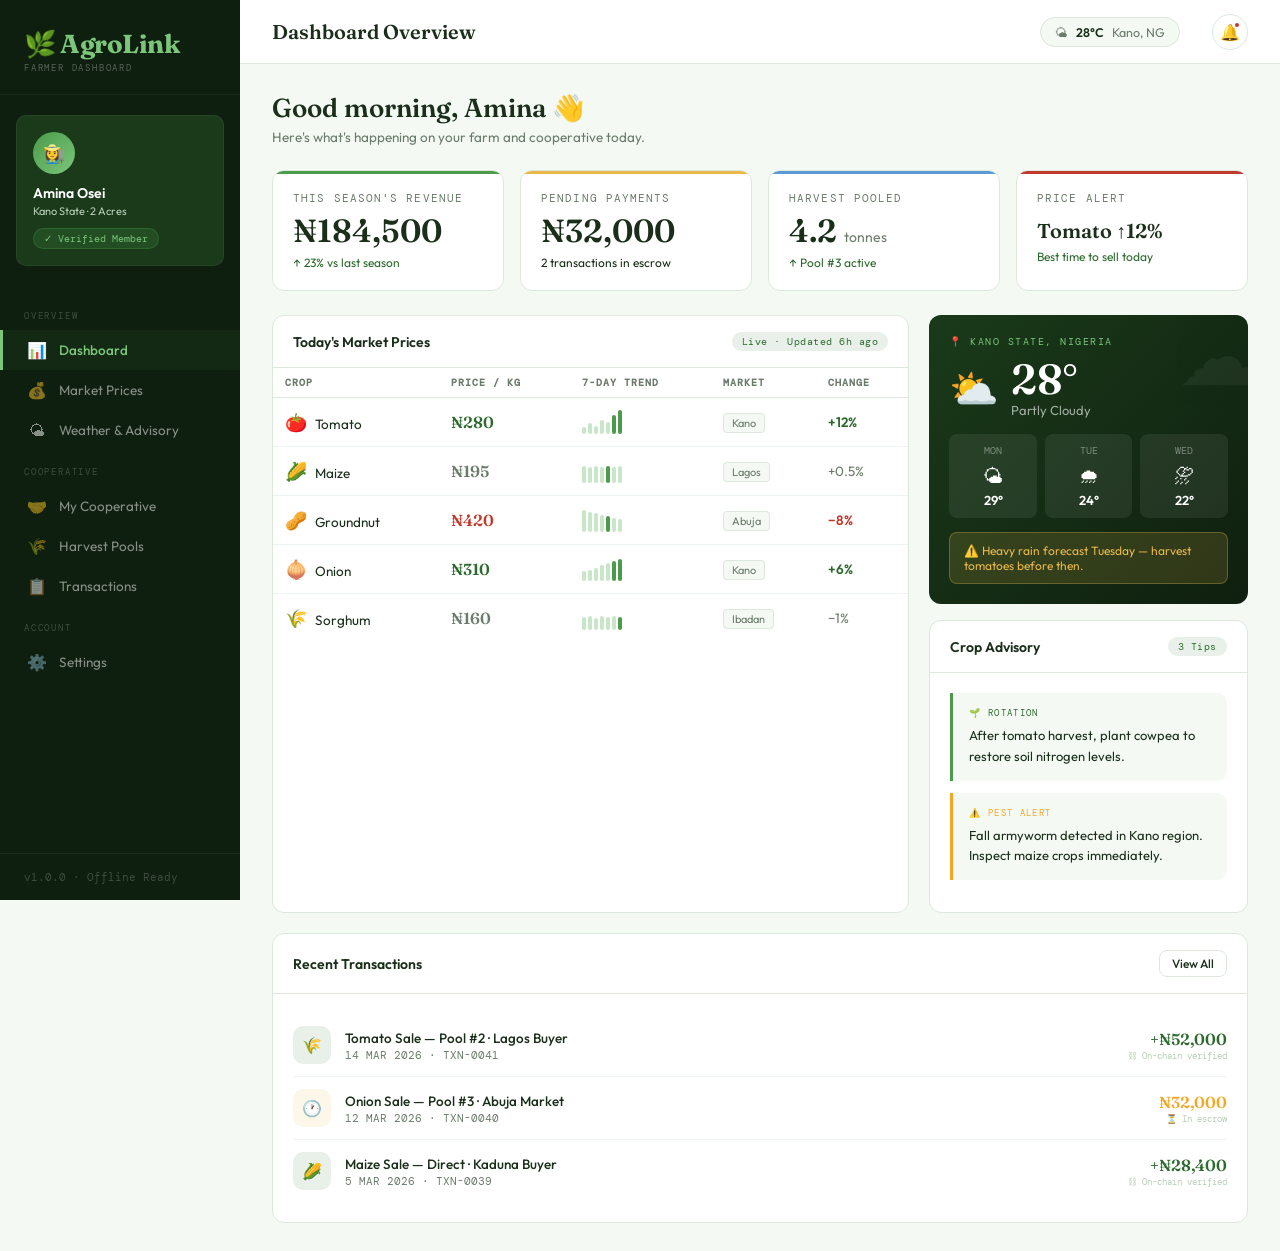
==== index.html @ f21f855b "Rename index-1.html to index.html" ====
<!DOCTYPE html>
<html lang="en">
<head>
  <meta charset="UTF-8">
  <meta name="viewport" content="width=device-width, initial-scale=1.0">
  <title>AgroLink — Farmer Dashboard</title>

  <!-- PWA Core -->
  <link rel="manifest" href="manifest.json">
  <meta name="theme-color" content="#0F1F0F">
  <meta name="mobile-web-app-capable" content="yes">
  <meta name="apple-mobile-web-app-capable" content="yes">
  <meta name="apple-mobile-web-app-status-bar-style" content="black-translucent">
  <meta name="apple-mobile-web-app-title" content="AgroLink">
  <meta name="application-name" content="AgroLink">
  <meta name="description" content="Smart cooperative farmer dashboard — real-time market prices, weather, and harvest pooling.">

  <!-- Apple Touch Icons -->
  <link rel="apple-touch-icon" href="icons/icon-192.png">
  <link rel="apple-touch-icon" sizes="152x152" href="icons/icon-152.png">
  <link rel="apple-touch-icon" sizes="144x144" href="icons/icon-144.png">
  <link rel="apple-touch-icon" sizes="128x128" href="icons/icon-128.png">

  <!-- Favicon -->
  <link rel="icon" type="image/png" sizes="96x96" href="icons/icon-96.png">
  <link rel="icon" type="image/png" sizes="72x72" href="icons/icon-72.png">

  <!-- Fonts & Styles -->
  <link href="https://fonts.googleapis.com/css2?family=Fraunces:ital,opsz,wght@0,9..144,300;0,9..144,600;0,9..144,700;1,9..144,400&family=DM+Mono:wght@300;400;500&family=Outfit:wght@300;400;500;600&display=swap" rel="stylesheet">
  <link rel="stylesheet" href="styles.css">
</head>
<body>

<!-- ══════════════════════════════════════════════ -->
<!--  SIDEBAR                                       -->
<!-- ══════════════════════════════════════════════ -->
<aside class="sidebar">
  <div class="logo">
    <div class="logo-mark">🌿 AgroLink</div>
    <div class="logo-sub">Farmer Dashboard</div>
  </div>

  <div class="farmer-card">
    <div class="farmer-avatar">👩‍🌾</div>
    <div class="farmer-name">Amina Osei</div>
    <div class="farmer-meta">Kano State · 2 Acres</div>
    <div class="farmer-badge">✓ Verified Member</div>
  </div>

  <nav>
    <div class="nav-section">Overview</div>
    <div class="nav-item active" onclick="showPage('overview', this)">
      <span class="nav-icon">📊</span> Dashboard
    </div>
    <div class="nav-item" onclick="showPage('prices', this)">
      <span class="nav-icon">💰</span> Market Prices
    </div>
    <div class="nav-item" onclick="showPage('weather', this)">
      <span class="nav-icon">🌤</span> Weather & Advisory
    </div>

    <div class="nav-section">Cooperative</div>
    <div class="nav-item" onclick="showPage('cooperative', this)">
      <span class="nav-icon">🤝</span> My Cooperative
    </div>
    <div class="nav-item" onclick="showPage('pools', this)">
      <span class="nav-icon">🌾</span> Harvest Pools
    </div>
    <div class="nav-item" onclick="showPage('transactions', this)">
      <span class="nav-icon">📋</span> Transactions
    </div>

    <div class="nav-section">Account</div>
    <div class="nav-item" onclick="showPage('settings', this)">
      <span class="nav-icon">⚙️</span> Settings
    </div>
  </nav>

  <div class="sidebar-footer">v1.0.0 · Offline Ready</div>
</aside>


<!-- ══════════════════════════════════════════════ -->
<!--  MAIN                                          -->
<!-- ══════════════════════════════════════════════ -->
<main class="main">

  <!-- TOPBAR -->
  <div class="topbar">
    <div class="topbar-title" id="page-title">Dashboard Overview</div>
    <div class="topbar-right">
      <div class="weather-pill">
        🌤 <span class="temp">28°C</span> <span>Kano, NG</span>
      </div>
      <div class="date-chip" id="current-date"></div>
      <div class="notif-btn" onclick="showToast('📬 3 new price alerts received')">
        🔔 <div class="notif-dot"></div>
      </div>
    </div>
  </div>


  <!-- ══════════════════════════════════════════════ -->
  <!--  PAGE: OVERVIEW                                -->
  <!-- ══════════════════════════════════════════════ -->
  <div class="page active" id="page-overview">
    <div class="page-header">
      <h2>Good morning, Amina 👋</h2>
      <p>Here's what's happening on your farm and cooperative today.</p>
    </div>

    <!-- Stat Cards -->
    <div class="stats-row">
      <div class="stat-card green">
        <div class="stat-label">This Season's Revenue</div>
        <div class="stat-value">₦184,500</div>
        <div class="stat-change up">↑ 23% vs last season</div>
      </div>
      <div class="stat-card gold">
        <div class="stat-label">Pending Payments</div>
        <div class="stat-value">₦32,000</div>
        <div class="stat-change">2 transactions in escrow</div>
      </div>
      <div class="stat-card sky">
        <div class="stat-label">Harvest Pooled</div>
        <div class="stat-value">4.2 <span class="stat-unit">tonnes</span></div>
        <div class="stat-change up">↑ Pool #3 active</div>
      </div>
      <div class="stat-card rust">
        <div class="stat-label">Price Alert</div>
        <div class="stat-value" style="font-size:20px; padding-top:6px">Tomato ↑12%</div>
        <div class="stat-change up">Best time to sell today</div>
      </div>
    </div>

    <!-- Price Table + Weather -->
    <div class="wide-narrow">
      <div class="card">
        <div class="card-header">
          <span class="card-title">Today's Market Prices</span>
          <span class="card-badge badge-green">Live · Updated 6h ago</span>
        </div>
        <div class="card-body" style="padding:0">
          <table class="price-table">
            <thead>
              <tr>
                <th>Crop</th>
                <th>Price / kg</th>
                <th>7-Day Trend</th>
                <th>Market</th>
                <th>Change</th>
              </tr>
            </thead>
            <tbody>
              <tr>
                <td><span class="crop-icon">🍅</span>Tomato</td>
                <td><span class="price-val price-up">₦280</span></td>
                <td>
                  <div class="trend-bar">
                    <span style="height:30%"></span><span style="height:45%"></span><span style="height:35%"></span>
                    <span style="height:60%"></span><span style="height:50%"></span>
                    <span style="height:80%" class="peak"></span><span style="height:100%" class="peak"></span>
                  </div>
                </td>
                <td><span class="city-pill">Kano</span></td>
                <td style="color:var(--leaf); font-weight:600">+12%</td>
              </tr>
              <tr>
                <td><span class="crop-icon">🌽</span>Maize</td>
                <td><span class="price-val price-flat">₦195</span></td>
                <td>
                  <div class="trend-bar">
                    <span style="height:70%"></span><span style="height:65%"></span><span style="height:72%"></span>
                    <span style="height:68%"></span><span style="height:70%" class="peak"></span>
                    <span style="height:67%"></span><span style="height:70%"></span>
                  </div>
                </td>
                <td><span class="city-pill">Lagos</span></td>
                <td style="color:var(--gray)">+0.5%</td>
              </tr>
              <tr>
                <td><span class="crop-icon">🥜</span>Groundnut</td>
                <td><span class="price-val price-down">₦420</span></td>
                <td>
                  <div class="trend-bar">
                    <span style="height:90%"></span><span style="height:85%"></span><span style="height:78%"></span>
                    <span style="height:70%"></span><span style="height:65%" class="peak"></span>
                    <span style="height:58%"></span><span style="height:55%"></span>
                  </div>
                </td>
                <td><span class="city-pill">Abuja</span></td>
                <td style="color:var(--rust); font-weight:600">−8%</td>
              </tr>
              <tr>
                <td><span class="crop-icon">🧅</span>Onion</td>
                <td><span class="price-val price-up">₦310</span></td>
                <td>
                  <div class="trend-bar">
                    <span style="height:40%"></span><span style="height:45%"></span><span style="height:55%"></span>
                    <span style="height:65%"></span><span style="height:75%"></span>
                    <span style="height:85%" class="peak"></span><span style="height:90%" class="peak"></span>
                  </div>
                </td>
                <td><span class="city-pill">Kano</span></td>
                <td style="color:var(--leaf); font-weight:600">+6%</td>
              </tr>
              <tr>
                <td><span class="crop-icon">🌾</span>Sorghum</td>
                <td><span class="price-val price-flat">₦160</span></td>
                <td>
                  <div class="trend-bar">
                    <span style="height:55%"></span><span style="height:58%"></span><span style="height:52%"></span>
                    <span style="height:60%"></span><span style="height:55%"></span>
                    <span style="height:57%"></span><span style="height:55%" class="peak"></span>
                  </div>
                </td>
                <td><span class="city-pill">Ibadan</span></td>
                <td style="color:var(--gray)">−1%</td>
              </tr>
            </tbody>
          </table>
        </div>
      </div>

      <div style="display:flex; flex-direction:column; gap:16px;">
        <!-- Weather -->
        <div class="weather-widget">
          <div class="weather-location">📍 Kano State, Nigeria</div>
          <div class="weather-main">
            <div class="weather-icon">⛅</div>
            <div>
              <div class="weather-temp">28°</div>
              <div class="weather-desc">Partly Cloudy</div>
            </div>
          </div>
          <div class="weather-forecast">
            <div class="forecast-day">
              <div class="day">MON</div><div class="icon">🌤</div><div class="temp">29°</div>
            </div>
            <div class="forecast-day">
              <div class="day">TUE</div><div class="icon">🌧</div><div class="temp">24°</div>
            </div>
            <div class="forecast-day">
              <div class="day">WED</div><div class="icon">⛈</div><div class="temp">22°</div>
            </div>
          </div>
          <div class="rain-alert">⚠️ Heavy rain forecast Tuesday — harvest tomatoes before then.</div>
        </div>

        <!-- Advisory -->
        <div class="card">
          <div class="card-header">
            <span class="card-title">Crop Advisory</span>
            <span class="card-badge badge-green">3 Tips</span>
          </div>
          <div class="card-body">
            <div class="advisory-card">
              <div class="advisory-tag">🌱 Rotation</div>
              <div class="advisory-text">After tomato harvest, plant cowpea to restore soil nitrogen levels.</div>
            </div>
            <div class="advisory-card warn">
              <div class="advisory-tag">⚠️ Pest Alert</div>
              <div class="advisory-text">Fall armyworm detected in Kano region. Inspect maize crops immediately.</div>
            </div>
          </div>
        </div>
      </div>
    </div>

    <!-- Recent Transactions -->
    <div class="card">
      <div class="card-header">
        <span class="card-title">Recent Transactions</span>
        <button class="btn btn-outline" style="font-size:12px; padding:5px 12px"
          onclick="showPage('transactions', document.querySelectorAll('.nav-item')[5])">View All</button>
      </div>
      <div class="card-body">
        <div class="txn-item">
          <div class="txn-icon sell">🌾</div>
          <div class="txn-info">
            <div class="txn-name">Tomato Sale — Pool #2 · Lagos Buyer</div>
            <div class="txn-date">14 MAR 2026 · TXN-0041</div>
          </div>
          <div>
            <div class="txn-amount credit">+₦52,000</div>
            <div class="txn-chain">⛓ On-chain verified</div>
          </div>
        </div>
        <div class="txn-item">
          <div class="txn-icon pending">🕐</div>
          <div class="txn-info">
            <div class="txn-name">Onion Sale — Pool #3 · Abuja Market</div>
            <div class="txn-date">12 MAR 2026 · TXN-0040</div>
          </div>
          <div>
            <div class="txn-amount pend">₦32,000</div>
            <div class="txn-chain">⏳ In escrow</div>
          </div>
        </div>
        <div class="txn-item">
          <div class="txn-icon sell">🌽</div>
          <div class="txn-info">
            <div class="txn-name">Maize Sale — Direct · Kaduna Buyer</div>
            <div class="txn-date">5 MAR 2026 · TXN-0039</div>
          </div>
          <div>
            <div class="txn-amount credit">+₦28,400</div>
            <div class="txn-chain">⛓ On-chain verified</div>
          </div>
        </div>
      </div>
    </div>
  </div><!-- /page-overview -->


  <!-- ══════════════════════════════════════════════ -->
  <!--  PAGE: MARKET PRICES                           -->
  <!-- ══════════════════════════════════════════════ -->
  <div class="page" id="page-prices">
    <div class="page-header">
      <h2>Market Prices</h2>
      <p>Real-time commodity prices across major Nigerian markets. Updated every 6 hours.</p>
    </div>

    <div class="stats-row">
      <div class="stat-card green">
        <div class="stat-label">Highest Today</div>
        <div class="stat-value" style="font-size:22px">Onion ₦310</div>
        <div class="stat-change up">↑ 6% from yesterday</div>
      </div>
      <div class="stat-card rust">
        <div class="stat-label">Biggest Drop</div>
        <div class="stat-value" style="font-size:22px">Groundnut</div>
        <div class="stat-change down">↓ 8% — hold if possible</div>
      </div>
      <div class="stat-card gold">
        <div class="stat-label">Best Opportunity</div>
        <div class="stat-value" style="font-size:22px">Tomato</div>
        <div class="stat-change up">↑ 12% — sell now</div>
      </div>
      <div class="stat-card sky">
        <div class="stat-label">Markets Tracked</div>
        <div class="stat-value">12</div>
        <div class="stat-change">Kano · Lagos · Abuja + 9</div>
      </div>
    </div>

    <div class="card">
      <div class="card-header">
        <span class="card-title">All Crop Prices — Kano Region</span>
        <div style="display:flex; gap:8px">
          <button class="btn btn-outline" style="font-size:12px; padding:5px 12px">Export CSV</button>
          <button class="btn btn-primary" style="font-size:12px; padding:5px 12px"
            onclick="showToast('🔔 Price alert set for Tomato at ₦300')">Set Alert</button>
        </div>
      </div>
      <div class="card-body" style="padding:0">
        <table class="price-table">
          <thead>
            <tr>
              <th>Crop</th><th>Today</th><th>Yesterday</th><th>Last Week</th>
              <th>7-Day Chart</th><th>Recommendation</th>
            </tr>
          </thead>
          <tbody>
            <tr>
              <td><span class="crop-icon">🍅</span><strong>Tomato</strong></td>
              <td><span class="price-val price-up">₦280/kg</span></td>
              <td style="color:var(--gray)">₦250/kg</td>
              <td style="color:var(--gray)">₦240/kg</td>
              <td><div class="trend-bar"><span style="height:40%"></span><span style="height:50%"></span><span style="height:45%"></span><span style="height:70%"></span><span style="height:80%" class="peak"></span><span style="height:90%" class="peak"></span><span style="height:100%" class="peak"></span></div></td>
              <td><span class="card-badge badge-green">Sell Now</span></td>
            </tr>
            <tr>
              <td><span class="crop-icon">🌽</span><strong>Maize</strong></td>
              <td><span class="price-val">₦195/kg</span></td>
              <td style="color:var(--gray)">₦194/kg</td>
              <td style="color:var(--gray)">₦190/kg</td>
              <td><div class="trend-bar"><span style="height:65%"></span><span style="height:70%"></span><span style="height:68%"></span><span style="height:72%" class="peak"></span><span style="height:70%"></span><span style="height:71%"></span><span style="height:70%"></span></div></td>
              <td><span class="card-badge badge-sky">Hold</span></td>
            </tr>
            <tr>
              <td><span class="crop-icon">🥜</span><strong>Groundnut</strong></td>
              <td><span class="price-val price-down">₦420/kg</span></td>
              <td style="color:var(--gray)">₦456/kg</td>
              <td style="color:var(--gray)">₦490/kg</td>
              <td><div class="trend-bar"><span style="height:100%" class="peak"></span><span style="height:90%"></span><span style="height:80%"></span><span style="height:72%"></span><span style="height:65%"></span><span style="height:58%"></span><span style="height:50%"></span></div></td>
              <td><span class="card-badge badge-rust">Wait</span></td>
            </tr>
            <tr>
              <td><span class="crop-icon">🧅</span><strong>Onion</strong></td>
              <td><span class="price-val price-up">₦310/kg</span></td>
              <td style="color:var(--gray)">₦292/kg</td>
              <td style="color:var(--gray)">₦270/kg</td>
              <td><div class="trend-bar"><span style="height:35%"></span><span style="height:45%"></span><span style="height:55%"></span><span style="height:65%"></span><span style="height:75%"></span><span style="height:85%" class="peak"></span><span style="height:90%" class="peak"></span></div></td>
              <td><span class="card-badge badge-green">Sell Now</span></td>
            </tr>
            <tr>
              <td><span class="crop-icon">🌾</span><strong>Sorghum</strong></td>
              <td><span class="price-val">₦160/kg</span></td>
              <td style="color:var(--gray)">₦161/kg</td>
              <td style="color:var(--gray)">₦158/kg</td>
              <td><div class="trend-bar"><span style="height:55%"></span><span style="height:60%" class="peak"></span><span style="height:55%"></span><span style="height:58%"></span><span style="height:55%"></span><span style="height:57%"></span><span style="height:55%"></span></div></td>
              <td><span class="card-badge badge-sky">Hold</span></td>
            </tr>
            <tr>
              <td><span class="crop-icon">🍠</span><strong>Yam</strong></td>
              <td><span class="price-val price-up">₦380/kg</span></td>
              <td style="color:var(--gray)">₦360/kg</td>
              <td style="color:var(--gray)">₦340/kg</td>
              <td><div class="trend-bar"><span style="height:45%"></span><span style="height:50%"></span><span style="height:55%"></span><span style="height:62%"></span><span style="height:70%"></span><span style="height:82%" class="peak"></span><span style="height:90%" class="peak"></span></div></td>
              <td><span class="card-badge badge-green">Sell Now</span></td>
            </tr>
          </tbody>
        </table>
      </div>
    </div>
  </div><!-- /page-prices -->


  <!-- ══════════════════════════════════════════════ -->
  <!--  PAGE: WEATHER & ADVISORY                      -->
  <!-- ══════════════════════════════════════════════ -->
  <div class="page" id="page-weather">
    <div class="page-header">
      <h2>Weather & Crop Advisory</h2>
      <p>3-day localized forecasts and agronomist tips for your crops.</p>
    </div>

    <div class="two-col">
      <div class="weather-widget" style="border-radius:12px">
        <div class="weather-location">📍 Kano State, Nigeria</div>
        <div class="weather-main">
          <div class="weather-icon">⛅</div>
          <div>
            <div class="weather-temp">28°C</div>
            <div class="weather-desc">Partly Cloudy · Humidity 62%</div>
          </div>
        </div>
        <div class="weather-forecast" style="grid-template-columns: repeat(5, 1fr)">
          <div class="forecast-day"><div class="day">SAT</div><div class="icon">🌤</div><div class="temp">28°</div></div>
          <div class="forecast-day"><div class="day">SUN</div><div class="icon">🌤</div><div class="temp">29°</div></div>
          <div class="forecast-day"><div class="day">MON</div><div class="icon">🌥</div><div class="temp">27°</div></div>
          <div class="forecast-day"><div class="day">TUE</div><div class="icon">🌧</div><div class="temp">24°</div></div>
          <div class="forecast-day"><div class="day">WED</div><div class="icon">⛈</div><div class="temp">22°</div></div>
        </div>
        <div class="rain-alert" style="margin-top:16px">⚠️ Heavy rain Tuesday–Wednesday. Total expected: 38mm.</div>
      </div>

      <div class="card">
        <div class="card-header">
          <span class="card-title">Farm Action Plan</span>
          <span class="card-badge badge-gold">Urgent</span>
        </div>
        <div class="card-body">
          <div class="advisory-card warn">
            <div class="advisory-tag">🚨 Urgent — Do Before Tuesday</div>
            <div class="advisory-text">Harvest all ripe tomatoes. Heavy rain will cause fruit splitting and post-harvest loss. Estimated loss: <strong>₦18,000</strong> if delayed.</div>
          </div>
          <div class="advisory-card">
            <div class="advisory-tag">💧 Irrigation</div>
            <div class="advisory-text">Skip irrigation Saturday–Wednesday. Rain will provide sufficient moisture.</div>
          </div>
          <div class="advisory-card info">
            <div class="advisory-tag">🌱 Planting Window</div>
            <div class="advisory-text">Good window opens Thursday after rains clear. Ideal for cowpea or onion seedling transplant.</div>
          </div>
        </div>
      </div>
    </div>

    <div class="card">
      <div class="card-header">
        <span class="card-title">Seasonal Crop Advisory</span>
        <span class="card-badge badge-green">From Agronomist Network</span>
      </div>
      <div class="card-body">
        <div class="three-col" style="margin-bottom:0">
          <div>
            <div class="advisory-card">
              <div class="advisory-tag">🍅 Tomato</div>
              <div class="advisory-text">Blossom end rot visible in some fields. Apply calcium foliar spray. Ensure consistent watering schedule.</div>
            </div>
          </div>
          <div>
            <div class="advisory-card warn">
              <div class="advisory-tag">🌽 Maize — Pest Alert</div>
              <div class="advisory-text">Fall armyworm detected 30km north. Scout early in the morning. Apply recommended pesticide if found.</div>
            </div>
          </div>
          <div>
            <div class="advisory-card info">
              <div class="advisory-tag">🌱 Crop Rotation</div>
              <div class="advisory-text">After tomato season, plant legumes. This restores nitrogen and breaks disease cycles. Cowpea recommended for Kano climate.</div>
            </div>
          </div>
        </div>
      </div>
    </div>
  </div><!-- /page-weather -->


  <!-- ══════════════════════════════════════════════ -->
  <!--  PAGE: COOPERATIVE                             -->
  <!-- ══════════════════════════════════════════════ -->
  <div class="page" id="page-cooperative">
    <div class="page-header">
      <h2>Kano Smallholders Cooperative</h2>
      <p>58 active members · Est. 2019 · Kano State, Nigeria</p>
    </div>

    <div class="stats-row">
      <div class="stat-card green">
        <div class="stat-label">Total Members</div>
        <div class="stat-value">58</div>
        <div class="stat-change up">↑ 6 joined this season</div>
      </div>
      <div class="stat-card gold">
        <div class="stat-label">Pooled This Season</div>
        <div class="stat-value">142 <span class="stat-unit">tonnes</span></div>
        <div class="stat-change up">↑ 31% vs last season</div>
      </div>
      <div class="stat-card sky">
        <div class="stat-label">Cooperative Revenue</div>
        <div class="stat-value">₦8.4M</div>
        <div class="stat-change up">↑ Season total</div>
      </div>
      <div class="stat-card green">
        <div class="stat-label">Your Share</div>
        <div class="stat-value">₦184K</div>
        <div class="stat-change">2.2% of pool</div>
      </div>
    </div>

    <div class="card">
      <div class="card-header">
        <span class="card-title">Member Contributions This Season</span>
        <button class="btn btn-primary" onclick="showToast('📋 Member report downloaded')">Download Report</button>
      </div>
      <div class="card-body">
        <div class="member-grid">
          <div class="member-card">
            <div class="member-avatar">👩‍🌾</div>
            <div class="member-name">Amina Osei</div>
            <div class="member-crop">Tomato · Onion</div>
            <div class="member-contribution">4.2t <span>You</span></div>
          </div>
          <div class="member-card">
            <div class="member-avatar">👨‍🌾</div>
            <div class="member-name">Ibrahim Musa</div>
            <div class="member-crop">Maize · Sorghum</div>
            <div class="member-contribution">6.8t</div>
          </div>
          <div class="member-card">
            <div class="member-avatar">👩‍🌾</div>
            <div class="member-name">Fatima Bello</div>
            <div class="member-crop">Groundnut</div>
            <div class="member-contribution">3.1t</div>
          </div>
          <div class="member-card">
            <div class="member-avatar">👨‍🌾</div>
            <div class="member-name">Chukwu Eze</div>
            <div class="member-crop">Yam · Cassava</div>
            <div class="member-contribution">9.4t</div>
          </div>
          <div class="member-card">
            <div class="member-avatar">👩‍🌾</div>
            <div class="member-name">Aisha Garba</div>
            <div class="member-crop">Onion</div>
            <div class="member-contribution">2.7t</div>
          </div>
          <div class="member-card">
            <div class="member-avatar">👨‍🌾</div>
            <div class="member-name">Umar Sani</div>
            <div class="member-crop">Tomato</div>
            <div class="member-contribution">3.9t</div>
          </div>
          <div class="member-card">
            <div class="member-avatar">👩‍🌾</div>
            <div class="member-name">Ngozi Okafor</div>
            <div class="member-crop">Maize</div>
            <div class="member-contribution">5.2t</div>
          </div>
          <div class="member-card"
            style="background:var(--chalk); border-style:dashed; display:flex; align-items:center; justify-content:center; cursor:pointer"
            onclick="showToast('📨 Invitation link copied')">
            <div style="text-align:center; color:var(--gray)">
              <div style="font-size:24px; margin-bottom:6px">+</div>
              <div style="font-size:12px">Invite Member</div>
            </div>
          </div>
        </div>
      </div>
    </div>
  </div><!-- /page-cooperative -->


  <!-- ══════════════════════════════════════════════ -->
  <!--  PAGE: HARVEST POOLS                           -->
  <!-- ══════════════════════════════════════════════ -->
  <div class="page" id="page-pools">
    <div class="page-header">
      <h2>Harvest Pools</h2>
      <p>Pool your harvest with cooperative members to sell collectively and negotiate better prices.</p>
    </div>

    <div style="display:flex; justify-content:flex-end; margin-bottom:20px">
      <button class="btn btn-primary" onclick="openModal()">+ Create New Pool</button>
    </div>

    <div class="pool-card">
      <div class="pool-top">
        <div>
          <div class="pool-name">🍅 Tomato Pool #3 — March 2026</div>
          <div class="pool-meta">22 members · Target: 30 tonnes · Closes Mar 18</div>
        </div>
        <span class="pool-status status-open">Open</span>
      </div>
      <div class="pool-progress"><div class="pool-bar" style="width:72%"></div></div>
      <div class="pool-stats">
        <span><strong>21.6t</strong> pooled</span>
        <span><strong>72%</strong> of target</span>
        <span>8.4t remaining</span>
        <span>Floor price: <strong>₦260/kg</strong></span>
      </div>
    </div>

    <div class="pool-card">
      <div class="pool-top">
        <div>
          <div class="pool-name">🧅 Onion Pool #2 — March 2026</div>
          <div class="pool-meta">18 members · Target: 20 tonnes · Closes Mar 20</div>
        </div>
        <span class="pool-status status-pending">Awaiting Buyer</span>
      </div>
      <div class="pool-progress"><div class="pool-bar" style="width:100%"></div></div>
      <div class="pool-stats">
        <span><strong>20t</strong> pooled ✓</span>
        <span><strong>100%</strong> complete</span>
        <span>3 buyer offers received</span>
        <span>Best offer: <strong>₦305/kg</strong></span>
      </div>
    </div>

    <div class="pool-card">
      <div class="pool-top">
        <div>
          <div class="pool-name">🌽 Maize Pool #1 — Feb 2026</div>
          <div class="pool-meta">31 members · 45 tonnes sold · Completed Feb 28</div>
        </div>
        <span class="pool-status status-closed">Closed</span>
      </div>
      <div class="pool-progress">
        <div class="pool-bar" style="width:100%; background: var(--lgray)"></div>
      </div>
      <div class="pool-stats">
        <span><strong>45t</strong> sold</span>
        <span>Final price: <strong>₦200/kg</strong></span>
        <span>Total: <strong>₦9,000,000</strong></span>
        <span>⛓ All payments verified</span>
      </div>
    </div>
  </div><!-- /page-pools -->


  <!-- ══════════════════════════════════════════════ -->
  <!--  PAGE: TRANSACTIONS                            -->
  <!-- ══════════════════════════════════════════════ -->
  <div class="page" id="page-transactions">
    <div class="page-header">
      <h2>Transaction History</h2>
      <p>Blockchain-verified record of all your sales and payments.</p>
    </div>

    <div class="card">
      <div class="card-header">
        <span class="card-title">All Transactions</span>
        <span class="card-badge badge-green">⛓ Blockchain Verified</span>
      </div>
      <div class="card-body">
        <div class="txn-item">
          <div class="txn-icon sell">🍅</div>
          <div class="txn-info">
            <div class="txn-name">Tomato Sale — Pool #2 · Alhaji Traders, Lagos</div>
            <div class="txn-date">14 MAR 2026 · TXN-AGL-0041 · Block #9,204,112</div>
          </div>
          <div>
            <div class="txn-amount credit">+₦52,000</div>
            <div class="txn-chain">⛓ Confirmed</div>
          </div>
        </div>
        <div class="txn-item">
          <div class="txn-icon pending">🧅</div>
          <div class="txn-info">
            <div class="txn-name">Onion Sale — Pool #3 · Abuja Central Market</div>
            <div class="txn-date">12 MAR 2026 · TXN-AGL-0040</div>
          </div>
          <div>
            <div class="txn-amount pend">₦32,000</div>
            <div class="txn-chain">⏳ In Escrow · Delivery pending</div>
          </div>
        </div>
        <div class="txn-item">
          <div class="txn-icon sell">🌽</div>
          <div class="txn-info">
            <div class="txn-name">Maize Sale — Direct Sale · Kaduna Agro Ltd</div>
            <div class="txn-date">5 MAR 2026 · TXN-AGL-0039 · Block #9,191,440</div>
          </div>
          <div>
            <div class="txn-amount credit">+₦28,400</div>
            <div class="txn-chain">⛓ Confirmed</div>
          </div>
        </div>
        <div class="txn-item">
          <div class="txn-icon sell">🥜</div>
          <div class="txn-info">
            <div class="txn-name">Groundnut Sale — Pool #1 · Kano Millers</div>
            <div class="txn-date">24 FEB 2026 · TXN-AGL-0038 · Block #9,178,003</div>
          </div>
          <div>
            <div class="txn-amount credit">+₦71,400</div>
            <div class="txn-chain">⛓ Confirmed</div>
          </div>
        </div>
        <div class="txn-item">
          <div class="txn-icon sell">🌾</div>
          <div class="txn-info">
            <div class="txn-name">Sorghum Sale — Cooperative Pool · Dangote Foods</div>
            <div class="txn-date">15 FEB 2026 · TXN-AGL-0037 · Block #9,162,884</div>
          </div>
          <div>
            <div class="txn-amount credit">+₦18,600</div>
            <div class="txn-chain">⛓ Confirmed</div>
          </div>
        </div>
      </div>
    </div>
  </div><!-- /page-transactions -->


  <!-- ══════════════════════════════════════════════ -->
  <!--  PAGE: SETTINGS                                -->
  <!-- ══════════════════════════════════════════════ -->
  <div class="page" id="page-settings">
    <div class="page-header">
      <h2>Settings</h2>
      <p>Manage your account, notifications, and preferences.</p>
    </div>

    <div class="two-col">
      <div class="card">
        <div class="card-header"><span class="card-title">Notifications</span></div>
        <div class="card-body">
          <div class="setting-row">
            <div class="setting-info"><h4>Price Alerts</h4><p>Get notified when crop prices change by more than 5%</p></div>
            <div class="toggle on" onclick="this.classList.toggle('on')"></div>
          </div>
          <div class="setting-row">
            <div class="setting-info"><h4>Weather Alerts</h4><p>Receive warnings for rain, drought, and frost</p></div>
            <div class="toggle on" onclick="this.classList.toggle('on')"></div>
          </div>
          <div class="setting-row">
            <div class="setting-info"><h4>Pool Updates</h4><p>When cooperative pools reach milestones or close</p></div>
            <div class="toggle on" onclick="this.classList.toggle('on')"></div>
          </div>
          <div class="setting-row">
            <div class="setting-info"><h4>Payment Confirmation</h4><p>SMS when payments are received or released from escrow</p></div>
            <div class="toggle on" onclick="this.classList.toggle('on')"></div>
          </div>
          <div class="setting-row">
            <div class="setting-info"><h4>Crop Advisory</h4><p>Weekly tips from agronomist network</p></div>
            <div class="toggle" onclick="this.classList.toggle('on')"></div>
          </div>
        </div>
      </div>

      <div class="card">
        <div class="card-header"><span class="card-title">Account & Preferences</span></div>
        <div class="card-body">
          <div class="form-group">
            <label class="form-label">Full Name</label>
            <input class="form-input" value="Amina Osei">
          </div>
          <div class="form-group">
            <label class="form-label">Phone Number</label>
            <input class="form-input" value="+234 803 456 7890">
          </div>
          <div class="form-group">
            <label class="form-label">Location</label>
            <input class="form-input" value="Kano State, Nigeria">
          </div>
          <div class="form-group">
            <label class="form-label">Primary Language</label>
            <select class="form-input">
              <option>English</option>
              <option>Hausa</option>
              <option>Yoruba</option>
              <option>Igbo</option>
            </select>
          </div>
          <button class="btn btn-primary" style="width:100%"
            onclick="showToast('✅ Settings saved successfully')">Save Changes</button>
        </div>
      </div>
    </div>
  </div><!-- /page-settings -->

</main><!-- /main -->


<!-- ══════════════════════════════════════════════ -->
<!--  MODAL: Create Pool                            -->
<!-- ══════════════════════════════════════════════ -->
<div class="modal-overlay" id="pool-modal">
  <div class="modal">
    <div class="modal-title">🌾 Create Harvest Pool</div>
    <div class="form-group">
      <label class="form-label">Crop Type</label>
      <select class="form-input">
        <option>🍅 Tomato</option>
        <option>🌽 Maize</option>
        <option>🧅 Onion</option>
        <option>🥜 Groundnut</option>
        <option>🌾 Sorghum</option>
        <option>🍠 Yam</option>
      </select>
    </div>
    <div class="form-row">
      <div class="form-group">
        <label class="form-label">Target Quantity (tonnes)</label>
        <input class="form-input" type="number" placeholder="e.g. 25">
      </div>
      <div class="form-group">
        <label class="form-label">Your Contribution (tonnes)</label>
        <input class="form-input" type="number" placeholder="e.g. 2.5">
      </div>
    </div>
    <div class="form-row">
      <div class="form-group">
        <label class="form-label">Floor Price (₦/kg)</label>
        <input class="form-input" type="number" placeholder="e.g. 260">
      </div>
      <div class="form-group">
        <label class="form-label">Closing Date</label>
        <input class="form-input" type="date">
      </div>
    </div>
    <div class="form-group">
      <label class="form-label">Notes for Buyers</label>
      <input class="form-input" placeholder="Grade A, sun-dried, ready for pickup...">
    </div>
    <div class="modal-actions">
      <button class="btn btn-outline" onclick="closeModal()">Cancel</button>
      <button class="btn btn-primary" onclick="submitPool()">Create Pool</button>
    </div>
  </div>
</div>


<!-- ══════════════════════════════════════════════ -->
<!--  TOAST                                         -->
<!-- ══════════════════════════════════════════════ -->
<div class="toast" id="toast">
  <span class="toast-icon" id="toast-icon">✅</span>
  <span id="toast-msg">Done!</span>
</div>


<script src="app.js"></script>
</body>
</html>
---- styles.css ----
/* ── RESET & VARIABLES ───────────────────────────── */
*, *::before, *::after { box-sizing: border-box; margin: 0; padding: 0; }

:root {
  --soil:    #0F1F0F;
  --forest:  #1A3A1A;
  --leaf:    #2D6A2D;
  --mid:     #4A9B4A;
  --lime:    #7BC67B;
  --mist:    #C8E6C8;
  --chalk:   #F4F9F4;
  --gold:    #E8B84B;
  --amber:   #F5A623;
  --rust:    #C0392B;
  --sky:     #5B9BD5;
  --ink:     #1A2E1A;
  --gray:    #6B7B6B;
  --lgray:   #B8CDB8;
  --card:    #FFFFFF;
  --border:  #DCE8DC;
}

body {
  font-family: 'Outfit', sans-serif;
  background: var(--chalk);
  color: var(--ink);
  min-height: 100vh;
  display: flex;
}

/* ── SIDEBAR ─────────────────────────────────────── */
.sidebar {
  width: 240px;
  min-height: 100vh;
  background: var(--soil);
  display: flex;
  flex-direction: column;
  position: fixed;
  top: 0; left: 0; bottom: 0;
  z-index: 100;
}

.logo {
  padding: 28px 24px 20px;
  border-bottom: 1px solid rgba(255,255,255,0.06);
}

.logo-mark {
  font-family: 'Fraunces', serif;
  font-size: 26px;
  font-weight: 700;
  color: var(--lime);
  letter-spacing: -0.5px;
}

.logo-sub {
  font-family: 'DM Mono', monospace;
  font-size: 9px;
  letter-spacing: 0.2em;
  text-transform: uppercase;
  color: rgba(255,255,255,0.3);
  margin-top: 2px;
}

.farmer-card {
  margin: 20px 16px;
  background: var(--forest);
  border-radius: 10px;
  padding: 16px;
  border: 1px solid rgba(255,255,255,0.06);
}

.farmer-avatar {
  width: 42px; height: 42px;
  border-radius: 50%;
  background: linear-gradient(135deg, var(--mid), var(--lime));
  display: flex; align-items: center; justify-content: center;
  font-size: 18px;
  margin-bottom: 10px;
}

.farmer-name {
  font-size: 14px;
  font-weight: 600;
  color: #fff;
}

.farmer-meta {
  font-size: 11px;
  color: var(--lgray);
  margin-top: 2px;
}

.farmer-badge {
  display: inline-flex;
  align-items: center;
  gap: 4px;
  margin-top: 10px;
  padding: 3px 10px;
  background: rgba(75,155,75,0.2);
  border: 1px solid rgba(75,155,75,0.3);
  border-radius: 20px;
  font-size: 10px;
  color: var(--lime);
  font-family: 'DM Mono', monospace;
}

nav { padding: 8px 0; flex: 1; }

.nav-section {
  font-family: 'DM Mono', monospace;
  font-size: 9px;
  letter-spacing: 0.2em;
  text-transform: uppercase;
  color: rgba(255,255,255,0.2);
  padding: 16px 24px 8px;
}

.nav-item {
  display: flex;
  align-items: center;
  gap: 12px;
  padding: 10px 24px;
  cursor: pointer;
  transition: all 0.15s;
  border-left: 3px solid transparent;
  font-size: 13.5px;
  color: rgba(255,255,255,0.5);
  font-weight: 400;
}

.nav-item:hover { color: #fff; background: rgba(255,255,255,0.04); }
.nav-item.active {
  color: var(--lime);
  border-left-color: var(--lime);
  background: rgba(75,155,75,0.08);
  font-weight: 500;
}

.nav-icon { font-size: 16px; width: 20px; text-align: center; }

.sidebar-footer {
  padding: 16px 24px;
  border-top: 1px solid rgba(255,255,255,0.06);
  font-size: 11px;
  color: rgba(255,255,255,0.2);
  font-family: 'DM Mono', monospace;
}

/* ── MAIN ────────────────────────────────────────── */
.main {
  margin-left: 240px;
  flex: 1;
  display: flex;
  flex-direction: column;
  min-height: 100vh;
}

/* ── TOPBAR ──────────────────────────────────────── */
.topbar {
  background: white;
  border-bottom: 1px solid var(--border);
  padding: 0 32px;
  height: 64px;
  display: flex;
  align-items: center;
  justify-content: space-between;
  position: sticky;
  top: 0;
  z-index: 50;
}

.topbar-title {
  font-family: 'Fraunces', serif;
  font-size: 20px;
  font-weight: 600;
  color: var(--ink);
}

.topbar-right {
  display: flex;
  align-items: center;
  gap: 16px;
}

.weather-pill {
  display: flex;
  align-items: center;
  gap: 8px;
  padding: 6px 14px;
  background: var(--chalk);
  border: 1px solid var(--border);
  border-radius: 20px;
  font-size: 12.5px;
  color: var(--gray);
  cursor: pointer;
}

.weather-pill .temp { font-weight: 600; color: var(--ink); }

.notif-btn {
  width: 36px; height: 36px;
  border-radius: 50%;
  border: 1px solid var(--border);
  background: white;
  display: flex; align-items: center; justify-content: center;
  cursor: pointer;
  font-size: 16px;
  position: relative;
}

.notif-dot {
  position: absolute;
  top: 6px; right: 6px;
  width: 8px; height: 8px;
  background: var(--rust);
  border-radius: 50%;
  border: 2px solid white;
}

.date-chip {
  font-family: 'DM Mono', monospace;
  font-size: 11px;
  color: var(--gray);
}

/* ── PAGE CONTENT ────────────────────────────────── */
.page { display: none; padding: 28px 32px; animation: fadeIn 0.25s ease; }
.page.active { display: block; }

@keyframes fadeIn { from { opacity: 0; transform: translateY(6px); } to { opacity: 1; transform: translateY(0); } }

.page-header { margin-bottom: 24px; }

.page-header h2 {
  font-family: 'Fraunces', serif;
  font-size: 26px;
  font-weight: 600;
  color: var(--ink);
}

.page-header p {
  font-size: 13.5px;
  color: var(--gray);
  margin-top: 4px;
}

/* ── STAT CARDS ──────────────────────────────────── */
.stats-row {
  display: grid;
  grid-template-columns: repeat(4, 1fr);
  gap: 16px;
  margin-bottom: 24px;
}

.stat-card {
  background: white;
  border: 1px solid var(--border);
  border-radius: 12px;
  padding: 20px;
  position: relative;
  overflow: hidden;
  transition: box-shadow 0.2s;
}

.stat-card:hover { box-shadow: 0 4px 20px rgba(0,0,0,0.06); }

.stat-card::before {
  content: '';
  position: absolute;
  top: 0; left: 0; right: 0;
  height: 3px;
}

.stat-card.green::before { background: var(--mid); }
.stat-card.gold::before  { background: var(--gold); }
.stat-card.sky::before   { background: var(--sky); }
.stat-card.rust::before  { background: var(--rust); }

.stat-label {
  font-size: 11px;
  font-family: 'DM Mono', monospace;
  letter-spacing: 0.1em;
  text-transform: uppercase;
  color: var(--gray);
  margin-bottom: 10px;
}

.stat-value {
  font-family: 'Fraunces', serif;
  font-size: 32px;
  font-weight: 600;
  color: var(--ink);
  line-height: 1;
}

.stat-unit {
  font-size: 14px;
  color: var(--gray);
  font-family: 'Outfit', sans-serif;
  font-weight: 400;
}

.stat-change {
  font-size: 12px;
  margin-top: 8px;
  display: flex;
  align-items: center;
  gap: 4px;
}

.stat-change.up   { color: var(--leaf); }
.stat-change.down { color: var(--rust); }

/* ── LAYOUT GRIDS ────────────────────────────────── */
.two-col     { display: grid; grid-template-columns: 1fr 1fr;       gap: 20px; margin-bottom: 20px; }
.three-col   { display: grid; grid-template-columns: 1fr 1fr 1fr;   gap: 20px; margin-bottom: 20px; }
.wide-narrow { display: grid; grid-template-columns: 2fr 1fr;       gap: 20px; margin-bottom: 20px; }

/* ── CARDS ───────────────────────────────────────── */
.card {
  background: white;
  border: 1px solid var(--border);
  border-radius: 12px;
  overflow: hidden;
}

.card-header {
  padding: 16px 20px;
  border-bottom: 1px solid var(--border);
  display: flex;
  align-items: center;
  justify-content: space-between;
}

.card-title {
  font-size: 14px;
  font-weight: 600;
  color: var(--ink);
}

.card-badge {
  font-family: 'DM Mono', monospace;
  font-size: 10px;
  padding: 3px 10px;
  border-radius: 20px;
  letter-spacing: 0.05em;
}

.badge-green { background: rgba(45,106,45,0.1);   color: var(--leaf); }
.badge-gold  { background: rgba(232,184,75,0.15);  color: #9B6F00; }
.badge-sky   { background: rgba(91,155,213,0.12);  color: #2472B6; }
.badge-rust  { background: rgba(192,57,43,0.1);    color: var(--rust); }

.card-body { padding: 20px; }

/* ── PRICE TABLE ─────────────────────────────────── */
.price-table { width: 100%; border-collapse: collapse; }

.price-table th {
  font-family: 'DM Mono', monospace;
  font-size: 10px;
  letter-spacing: 0.1em;
  text-transform: uppercase;
  color: var(--gray);
  padding: 8px 12px;
  text-align: left;
  border-bottom: 1px solid var(--border);
}

.price-table td {
  padding: 12px 12px;
  border-bottom: 1px solid rgba(220,232,220,0.5);
  font-size: 13.5px;
  vertical-align: middle;
}

.price-table tr:last-child td { border-bottom: none; }
.price-table tr:hover td      { background: var(--chalk); }

.crop-icon  { font-size: 18px; margin-right: 8px; }
.price-val  { font-family: 'Fraunces', serif; font-size: 16px; font-weight: 600; }
.price-up   { color: var(--leaf); }
.price-down { color: var(--rust); }
.price-flat { color: var(--gray); }

.trend-bar {
  display: flex;
  gap: 2px;
  align-items: flex-end;
  height: 24px;
}

.trend-bar span {
  width: 4px;
  border-radius: 2px;
  background: var(--mist);
}

.trend-bar span.peak { background: var(--mid); }

.city-pill {
  font-size: 11px;
  padding: 2px 8px;
  background: var(--chalk);
  border: 1px solid var(--border);
  border-radius: 4px;
  color: var(--gray);
}

/* ── WEATHER WIDGET ──────────────────────────────── */
.weather-widget {
  background: linear-gradient(135deg, var(--forest), var(--soil));
  color: white;
  border-radius: 12px;
  padding: 20px;
  position: relative;
  overflow: hidden;
}

.weather-widget::before {
  content: '☁';
  position: absolute;
  right: -10px; top: -10px;
  font-size: 80px;
  opacity: 0.05;
}

.weather-location {
  font-family: 'DM Mono', monospace;
  font-size: 10px;
  letter-spacing: 0.15em;
  text-transform: uppercase;
  color: var(--lime);
  margin-bottom: 10px;
}

.weather-main {
  display: flex;
  align-items: center;
  gap: 12px;
  margin-bottom: 16px;
}

.weather-icon { font-size: 40px; }

.weather-temp {
  font-family: 'Fraunces', serif;
  font-size: 42px;
  font-weight: 600;
  line-height: 1;
}

.weather-desc { font-size: 13px; color: rgba(255,255,255,0.6); margin-top: 2px; }

.weather-forecast {
  display: grid;
  grid-template-columns: repeat(3, 1fr);
  gap: 8px;
  margin-top: 12px;
}

.forecast-day {
  background: rgba(255,255,255,0.07);
  border-radius: 8px;
  padding: 10px 8px;
  text-align: center;
}

.forecast-day .day  { font-size: 10px; color: rgba(255,255,255,0.4); margin-bottom: 6px; font-family: 'DM Mono', monospace; }
.forecast-day .icon { font-size: 20px; margin-bottom: 4px; }
.forecast-day .temp { font-size: 13px; font-weight: 600; }

.rain-alert {
  margin-top: 14px;
  background: rgba(232,184,75,0.15);
  border: 1px solid rgba(232,184,75,0.3);
  border-radius: 8px;
  padding: 10px 14px;
  font-size: 12px;
  color: var(--gold);
  display: flex;
  gap: 8px;
  align-items: center;
}

/* ── ADVISORY ────────────────────────────────────── */
.advisory-card {
  border-left: 3px solid var(--mid);
  background: var(--chalk);
  border-radius: 0 10px 10px 0;
  padding: 14px 16px;
  margin-bottom: 12px;
}

.advisory-tag {
  font-family: 'DM Mono', monospace;
  font-size: 9px;
  letter-spacing: 0.15em;
  text-transform: uppercase;
  color: var(--leaf);
  margin-bottom: 6px;
}

.advisory-text { font-size: 13px; color: var(--ink); line-height: 1.6; }

.advisory-card.warn      { border-left-color: var(--amber); }
.advisory-card.warn .advisory-tag { color: var(--amber); }
.advisory-card.info      { border-left-color: var(--sky); }
.advisory-card.info .advisory-tag { color: var(--sky); }

/* ── POOL CARDS ──────────────────────────────────── */
.pool-card {
  background: white;
  border: 1px solid var(--border);
  border-radius: 12px;
  padding: 18px 20px;
  margin-bottom: 12px;
  transition: box-shadow 0.2s;
  cursor: pointer;
}

.pool-card:hover { box-shadow: 0 4px 16px rgba(0,0,0,0.07); }

.pool-top {
  display: flex;
  justify-content: space-between;
  align-items: flex-start;
  margin-bottom: 14px;
}

.pool-name { font-weight: 600; font-size: 15px; color: var(--ink); }
.pool-meta { font-size: 12px; color: var(--gray); margin-top: 2px; }

.pool-status {
  font-family: 'DM Mono', monospace;
  font-size: 10px;
  padding: 4px 12px;
  border-radius: 20px;
}

.status-open    { background: rgba(45,106,45,0.1);   color: var(--leaf); }
.status-pending { background: rgba(232,184,75,0.15); color: #8B6914; }
.status-closed  { background: rgba(107,123,107,0.1); color: var(--gray); }

.pool-progress {
  background: var(--chalk);
  border-radius: 6px;
  height: 8px;
  overflow: hidden;
  margin-bottom: 10px;
}

.pool-bar {
  height: 100%;
  border-radius: 6px;
  background: linear-gradient(90deg, var(--leaf), var(--lime));
  transition: width 1s ease;
}

.pool-stats {
  display: flex;
  justify-content: space-between;
  font-size: 12px;
  color: var(--gray);
}

.pool-stats strong { color: var(--ink); }

/* ── TRANSACTIONS ────────────────────────────────── */
.txn-item {
  display: flex;
  align-items: center;
  gap: 14px;
  padding: 12px 0;
  border-bottom: 1px solid rgba(220,232,220,0.5);
}

.txn-item:last-child { border-bottom: none; }

.txn-icon {
  width: 38px; height: 38px;
  border-radius: 10px;
  display: flex; align-items: center; justify-content: center;
  font-size: 16px;
  flex-shrink: 0;
}

.txn-icon.sell    { background: rgba(45,106,45,0.1); }
.txn-icon.buy     { background: rgba(91,155,213,0.1); }
.txn-icon.pending { background: rgba(232,184,75,0.12); }

.txn-info    { flex: 1; }
.txn-name    { font-size: 13.5px; font-weight: 500; color: var(--ink); }
.txn-date    { font-size: 11px; color: var(--gray); margin-top: 1px; font-family: 'DM Mono', monospace; }

.txn-amount {
  font-family: 'Fraunces', serif;
  font-size: 16px;
  font-weight: 600;
  text-align: right;
}

.txn-amount.credit { color: var(--leaf); }
.txn-amount.debit  { color: var(--rust); }
.txn-amount.pend   { color: var(--amber); }

.txn-chain {
  font-size: 9px;
  font-family: 'DM Mono', monospace;
  color: var(--lgray);
  text-align: right;
  margin-top: 1px;
}

/* ── COOPERATIVE — MEMBER GRID ───────────────────── */
.member-grid {
  display: grid;
  grid-template-columns: repeat(4, 1fr);
  gap: 12px;
}

.member-card {
  background: white;
  border: 1px solid var(--border);
  border-radius: 10px;
  padding: 16px;
  text-align: center;
}

.member-avatar {
  width: 44px; height: 44px;
  border-radius: 50%;
  margin: 0 auto 10px;
  display: flex; align-items: center; justify-content: center;
  font-size: 20px;
  background: var(--chalk);
}

.member-name         { font-size: 13px; font-weight: 600; color: var(--ink); }
.member-crop         { font-size: 11px; color: var(--gray); margin-top: 2px; }
.member-contribution { margin-top: 10px; font-family: 'Fraunces', serif; font-size: 18px; font-weight: 600; color: var(--leaf); }
.member-contribution span { font-size: 11px; font-family: 'Outfit', sans-serif; color: var(--gray); }

/* ── BUTTONS ─────────────────────────────────────── */
.btn {
  display: inline-flex;
  align-items: center;
  gap: 8px;
  padding: 9px 18px;
  border-radius: 8px;
  font-size: 13px;
  font-weight: 500;
  cursor: pointer;
  border: none;
  transition: all 0.15s;
  font-family: 'Outfit', sans-serif;
}

.btn-primary { background: var(--leaf); color: white; }
.btn-primary:hover { background: var(--forest); }

.btn-outline { background: transparent; border: 1px solid var(--border); color: var(--ink); }
.btn-outline:hover { background: var(--chalk); }

/* ── MODAL ───────────────────────────────────────── */
.modal-overlay {
  display: none;
  position: fixed;
  inset: 0;
  background: rgba(15,31,15,0.5);
  z-index: 200;
  align-items: center;
  justify-content: center;
}

.modal-overlay.open { display: flex; }

.modal {
  background: white;
  border-radius: 16px;
  width: 480px;
  max-width: 90vw;
  padding: 28px;
  animation: fadeIn 0.2s ease;
}

.modal-title {
  font-family: 'Fraunces', serif;
  font-size: 20px;
  font-weight: 600;
  margin-bottom: 16px;
}

.form-group  { margin-bottom: 16px; }

.form-label {
  font-size: 12px;
  font-weight: 500;
  color: var(--gray);
  margin-bottom: 6px;
  display: block;
  font-family: 'DM Mono', monospace;
  letter-spacing: 0.05em;
  text-transform: uppercase;
}

.form-input {
  width: 100%;
  padding: 10px 14px;
  border: 1px solid var(--border);
  border-radius: 8px;
  font-size: 14px;
  font-family: 'Outfit', sans-serif;
  color: var(--ink);
  outline: none;
  transition: border-color 0.15s;
  background: white;
}

.form-input:focus { border-color: var(--mid); }

.form-row      { display: grid; grid-template-columns: 1fr 1fr; gap: 12px; }
.modal-actions { display: flex; gap: 10px; justify-content: flex-end; margin-top: 20px; }

/* ── TOAST ───────────────────────────────────────── */
.toast {
  position: fixed;
  bottom: 28px; right: 28px;
  background: var(--soil);
  color: white;
  padding: 14px 20px;
  border-radius: 10px;
  font-size: 13.5px;
  display: flex;
  align-items: center;
  gap: 10px;
  z-index: 300;
  transform: translateY(80px);
  opacity: 0;
  transition: all 0.3s ease;
  box-shadow: 0 8px 32px rgba(0,0,0,0.2);
}

.toast.show { transform: translateY(0); opacity: 1; }
.toast-icon { font-size: 18px; }

/* ── SETTINGS ────────────────────────────────────── */
.setting-row {
  display: flex;
  align-items: center;
  justify-content: space-between;
  padding: 16px 0;
  border-bottom: 1px solid var(--border);
}

.setting-row:last-child { border-bottom: none; }

.setting-info h4 { font-size: 14px; font-weight: 500; color: var(--ink); }
.setting-info p  { font-size: 12px; color: var(--gray); margin-top: 2px; }

.toggle {
  width: 44px; height: 24px;
  background: var(--lgray);
  border-radius: 12px;
  position: relative;
  cursor: pointer;
  transition: background 0.2s;
}

.toggle.on { background: var(--mid); }

.toggle::after {
  content: '';
  position: absolute;
  width: 18px; height: 18px;
  border-radius: 50%;
  background: white;
  top: 3px; left: 3px;
  transition: left 0.2s;
  box-shadow: 0 1px 4px rgba(0,0,0,0.2);
}

.toggle.on::after { left: 23px; }
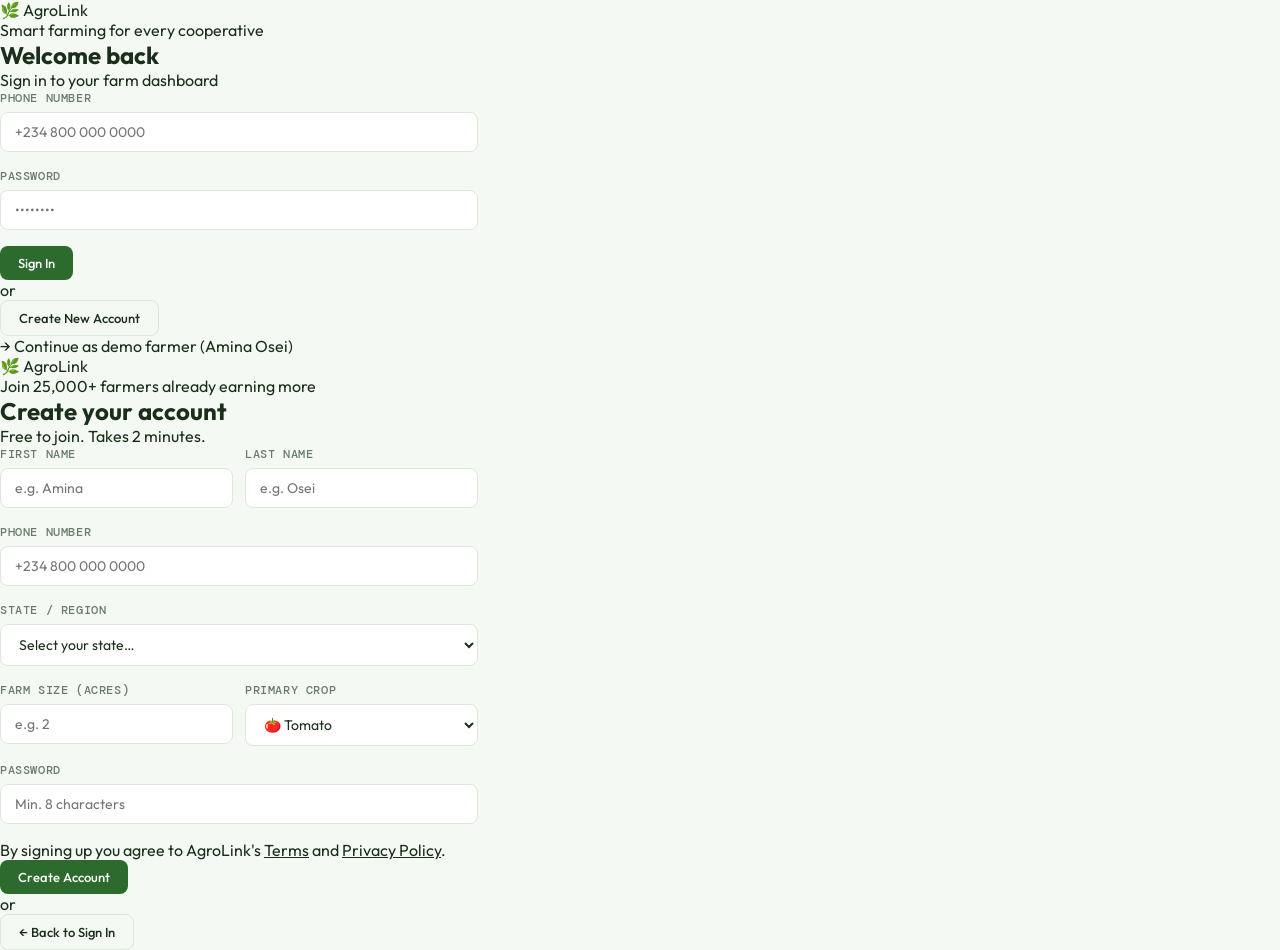
==== commit 94008936: "Update index.html" ====
--- a/index.html
+++ b/index.html
@@ -4,868 +4,251 @@
   <meta charset="UTF-8">
   <meta name="viewport" content="width=device-width, initial-scale=1.0">
   <title>AgroLink — Farmer Dashboard</title>
-
-  <!-- PWA Core -->
   <link rel="manifest" href="manifest.json">
   <meta name="theme-color" content="#0F1F0F">
   <meta name="mobile-web-app-capable" content="yes">
   <meta name="apple-mobile-web-app-capable" content="yes">
   <meta name="apple-mobile-web-app-status-bar-style" content="black-translucent">
   <meta name="apple-mobile-web-app-title" content="AgroLink">
-  <meta name="application-name" content="AgroLink">
   <meta name="description" content="Smart cooperative farmer dashboard — real-time market prices, weather, and harvest pooling.">
-
-  <!-- Apple Touch Icons -->
   <link rel="apple-touch-icon" href="icons/icon-192.png">
-  <link rel="apple-touch-icon" sizes="152x152" href="icons/icon-152.png">
-  <link rel="apple-touch-icon" sizes="144x144" href="icons/icon-144.png">
-  <link rel="apple-touch-icon" sizes="128x128" href="icons/icon-128.png">
-
-  <!-- Favicon -->
   <link rel="icon" type="image/png" sizes="96x96" href="icons/icon-96.png">
-  <link rel="icon" type="image/png" sizes="72x72" href="icons/icon-72.png">
-
-  <!-- Fonts & Styles -->
   <link href="https://fonts.googleapis.com/css2?family=Fraunces:ital,opsz,wght@0,9..144,300;0,9..144,600;0,9..144,700;1,9..144,400&family=DM+Mono:wght@300;400;500&family=Outfit:wght@300;400;500;600&display=swap" rel="stylesheet">
   <link rel="stylesheet" href="styles.css">
 </head>
 <body>
 
-<!-- ══════════════════════════════════════════════ -->
-<!--  SIDEBAR                                       -->
-<!-- ══════════════════════════════════════════════ -->
+<!-- ══════════════════════════════════════════════════
+     AUTH SCREEN  (shown when not logged in)
+════════════════════════════════════════════════════ -->
+<div id="auth-screen">
+  <!-- Login view -->
+  <div id="auth-login" class="auth-view active">
+    <div class="auth-brand">
+      <div class="auth-logo">🌿 AgroLink</div>
+      <div class="auth-tagline">Smart farming for every cooperative</div>
+    </div>
+    <div class="auth-card">
+      <h2>Welcome back</h2>
+      <p>Sign in to your farm dashboard</p>
+      <div class="form-group">
+        <label class="form-label">Phone Number</label>
+        <input class="form-input" id="login-phone" type="tel" placeholder="+234 800 000 0000">
+      </div>
+      <div class="form-group">
+        <label class="form-label">Password</label>
+        <input class="form-input" id="login-pass" type="password" placeholder="••••••••">
+      </div>
+      <button class="btn btn-primary auth-btn" onclick="doLogin()">Sign In</button>
+      <div class="auth-divider"><span>or</span></div>
+      <button class="btn btn-outline auth-btn" onclick="switchAuth('signup')">Create New Account</button>
+      <div class="auth-demo" onclick="doLogin()">→ Continue as demo farmer (Amina Osei)</div>
+    </div>
+  </div>
+
+  <!-- Sign up view -->
+  <div id="auth-signup" class="auth-view">
+    <div class="auth-brand">
+      <div class="auth-logo">🌿 AgroLink</div>
+      <div class="auth-tagline">Join 25,000+ farmers already earning more</div>
+    </div>
+    <div class="auth-card">
+      <h2>Create your account</h2>
+      <p>Free to join. Takes 2 minutes.</p>
+      <div class="form-row">
+        <div class="form-group">
+          <label class="form-label">First Name</label>
+          <input class="form-input" id="su-first" placeholder="e.g. Amina">
+        </div>
+        <div class="form-group">
+          <label class="form-label">Last Name</label>
+          <input class="form-input" id="su-last" placeholder="e.g. Osei">
+        </div>
+      </div>
+      <div class="form-group">
+        <label class="form-label">Phone Number</label>
+        <input class="form-input" id="su-phone" type="tel" placeholder="+234 800 000 0000">
+      </div>
+      <div class="form-group">
+        <label class="form-label">State / Region</label>
+        <select class="form-input" id="su-state">
+          <option value="">Select your state…</option>
+          <option>Kano State</option><option>Lagos State</option><option>Kaduna State</option>
+          <option>Katsina State</option><option>Oyo State</option><option>Rivers State</option>
+          <option>Borno State</option><option>Delta State</option><option>Anambra State</option>
+          <option>Enugu State</option><option>Imo State</option><option>Other</option>
+        </select>
+      </div>
+      <div class="form-row">
+        <div class="form-group">
+          <label class="form-label">Farm Size (acres)</label>
+          <input class="form-input" id="su-acres" type="number" placeholder="e.g. 2">
+        </div>
+        <div class="form-group">
+          <label class="form-label">Primary Crop</label>
+          <select class="form-input" id="su-crop">
+            <option>🍅 Tomato</option><option>🌽 Maize</option><option>🧅 Onion</option>
+            <option>🥜 Groundnut</option><option>🌾 Sorghum</option><option>🍠 Yam</option>
+          </select>
+        </div>
+      </div>
+      <div class="form-group">
+        <label class="form-label">Password</label>
+        <input class="form-input" id="su-pass" type="password" placeholder="Min. 8 characters">
+      </div>
+      <div class="auth-terms">By signing up you agree to AgroLink's <u>Terms</u> and <u>Privacy Policy</u>.</div>
+      <button class="btn btn-primary auth-btn" onclick="doSignup()">Create Account</button>
+      <div class="auth-divider"><span>or</span></div>
+      <button class="btn btn-outline auth-btn" onclick="switchAuth('login')">← Back to Sign In</button>
+    </div>
+  </div>
+</div><!-- /auth-screen -->
+
+
+<!-- ══════════════════════════════════════════════════
+     APP SHELL  (shown when logged in)
+════════════════════════════════════════════════════ -->
+<div id="app-shell" style="display:none">
+
+<!-- SIDEBAR -->
 <aside class="sidebar">
   <div class="logo">
     <div class="logo-mark">🌿 AgroLink</div>
     <div class="logo-sub">Farmer Dashboard</div>
   </div>
-
   <div class="farmer-card">
     <div class="farmer-avatar">👩‍🌾</div>
-    <div class="farmer-name">Amina Osei</div>
-    <div class="farmer-meta">Kano State · 2 Acres</div>
+    <div class="farmer-name" id="sidebar-name">Amina Osei</div>
+    <div class="farmer-meta" id="sidebar-meta">Kano State · 2 Acres</div>
     <div class="farmer-badge">✓ Verified Member</div>
   </div>
-
   <nav>
     <div class="nav-section">Overview</div>
-    <div class="nav-item active" onclick="showPage('overview', this)">
-      <span class="nav-icon">📊</span> Dashboard
-    </div>
-    <div class="nav-item" onclick="showPage('prices', this)">
-      <span class="nav-icon">💰</span> Market Prices
-    </div>
-    <div class="nav-item" onclick="showPage('weather', this)">
-      <span class="nav-icon">🌤</span> Weather & Advisory
-    </div>
-
+    <div class="nav-item active" onclick="showPage('overview')"><span class="nav-icon">📊</span> Dashboard</div>
+    <div class="nav-item" onclick="showPage('prices')"><span class="nav-icon">💰</span> Market Prices</div>
+    <div class="nav-item" onclick="showPage('weather')"><span class="nav-icon">🌤</span> Weather & Advisory</div>
     <div class="nav-section">Cooperative</div>
-    <div class="nav-item" onclick="showPage('cooperative', this)">
-      <span class="nav-icon">🤝</span> My Cooperative
-    </div>
-    <div class="nav-item" onclick="showPage('pools', this)">
-      <span class="nav-icon">🌾</span> Harvest Pools
-    </div>
-    <div class="nav-item" onclick="showPage('transactions', this)">
-      <span class="nav-icon">📋</span> Transactions
-    </div>
-
+    <div class="nav-item" onclick="showPage('cooperative')"><span class="nav-icon">🤝</span> My Cooperative</div>
+    <div class="nav-item" onclick="showPage('pools')"><span class="nav-icon">🌾</span> Harvest Pools</div>
+    <div class="nav-item" onclick="showPage('transactions')"><span class="nav-icon">📋</span> Transactions</div>
+    <div class="nav-section">Tools</div>
+    <div class="nav-item" onclick="showPage('advisor')"><span class="nav-icon">🤖</span> AI Price Advisor</div>
+    <div class="nav-item" onclick="showPage('ussd')"><span class="nav-icon">📱</span> USSD Simulator</div>
+    <div class="nav-item" onclick="showPage('marketplace')"><span class="nav-icon">🏪</span> Buyer Marketplace</div>
     <div class="nav-section">Account</div>
-    <div class="nav-item" onclick="showPage('settings', this)">
-      <span class="nav-icon">⚙️</span> Settings
-    </div>
+    <div class="nav-item" onclick="showPage('settings')"><span class="nav-icon">⚙️</span> Settings</div>
+    <div class="nav-item" onclick="doLogout()" style="margin-top:auto"><span class="nav-icon">🚪</span> Sign Out</div>
   </nav>
-
-  <div class="sidebar-footer">v1.0.0 · Offline Ready</div>
+  <div class="sidebar-footer">v2.0.0 · Offline Ready</div>
 </aside>
 
-
-<!-- ══════════════════════════════════════════════ -->
-<!--  MAIN                                          -->
-<!-- ══════════════════════════════════════════════ -->
 <main class="main">
 
   <!-- TOPBAR -->
   <div class="topbar">
+    <div class="topbar-menu-btn" onclick="openDrawer()">☰</div>
     <div class="topbar-title" id="page-title">Dashboard Overview</div>
     <div class="topbar-right">
-      <div class="weather-pill">
-        🌤 <span class="temp">28°C</span> <span>Kano, NG</span>
-      </div>
+      <div class="weather-pill">🌤 <span class="temp">28°C</span> <span class="loc">Kano, NG</span></div>
       <div class="date-chip" id="current-date"></div>
-      <div class="notif-btn" onclick="showToast('📬 3 new price alerts received')">
-        🔔 <div class="notif-dot"></div>
-      </div>
-    </div>
-  </div>
-
-
-  <!-- ══════════════════════════════════════════════ -->
-  <!--  PAGE: OVERVIEW                                -->
-  <!-- ══════════════════════════════════════════════ -->
+      <div class="notif-btn" onclick="showToast('📬 3 new price alerts received')">🔔<div class="notif-dot"></div></div>
+    </div>
+  </div>
+
+  <!-- ══ PAGE: OVERVIEW ══ -->
   <div class="page active" id="page-overview">
     <div class="page-header">
-      <h2>Good morning, Amina 👋</h2>
+      <h2 id="greeting">Good morning, Amina 👋</h2>
       <p>Here's what's happening on your farm and cooperative today.</p>
     </div>
-
-    <!-- Stat Cards -->
     <div class="stats-row">
-      <div class="stat-card green">
-        <div class="stat-label">This Season's Revenue</div>
-        <div class="stat-value">₦184,500</div>
-        <div class="stat-change up">↑ 23% vs last season</div>
-      </div>
-      <div class="stat-card gold">
-        <div class="stat-label">Pending Payments</div>
-        <div class="stat-value">₦32,000</div>
-        <div class="stat-change">2 transactions in escrow</div>
-      </div>
-      <div class="stat-card sky">
-        <div class="stat-label">Harvest Pooled</div>
-        <div class="stat-value">4.2 <span class="stat-unit">tonnes</span></div>
-        <div class="stat-change up">↑ Pool #3 active</div>
-      </div>
-      <div class="stat-card rust">
-        <div class="stat-label">Price Alert</div>
-        <div class="stat-value" style="font-size:20px; padding-top:6px">Tomato ↑12%</div>
-        <div class="stat-change up">Best time to sell today</div>
-      </div>
-    </div>
-
-    <!-- Price Table + Weather -->
+      <div class="stat-card green"><div class="stat-label">Season Revenue</div><div class="stat-value">₦184,500</div><div class="stat-change up">↑ 23% vs last season</div></div>
+      <div class="stat-card gold"><div class="stat-label">Pending Payments</div><div class="stat-value">₦32,000</div><div class="stat-change">2 in escrow</div></div>
+      <div class="stat-card sky"><div class="stat-label">Harvest Pooled</div><div class="stat-value">4.2 <span class="stat-unit">t</span></div><div class="stat-change up">↑ Pool #3 active</div></div>
+      <div class="stat-card rust"><div class="stat-label">Price Alert</div><div class="stat-value" style="font-size:18px;padding-top:4px">Tomato ↑12%</div><div class="stat-change up">Best time to sell</div></div>
+    </div>
     <div class="wide-narrow">
       <div class="card">
-        <div class="card-header">
-          <span class="card-title">Today's Market Prices</span>
-          <span class="card-badge badge-green">Live · Updated 6h ago</span>
-        </div>
+        <div class="card-header"><span class="card-title">Today's Market Prices</span><span class="card-badge badge-green">Live · 6h ago</span></div>
         <div class="card-body" style="padding:0">
-          <table class="price-table">
-            <thead>
-              <tr>
-                <th>Crop</th>
-                <th>Price / kg</th>
-                <th>7-Day Trend</th>
-                <th>Market</th>
-                <th>Change</th>
-              </tr>
-            </thead>
+          <div class="table-scroll"><table class="price-table">
+            <thead><tr><th>Crop</th><th>Price/kg</th><th>Trend</th><th>Market</th><th>Chg</th></tr></thead>
             <tbody>
-              <tr>
-                <td><span class="crop-icon">🍅</span>Tomato</td>
-                <td><span class="price-val price-up">₦280</span></td>
-                <td>
-                  <div class="trend-bar">
-                    <span style="height:30%"></span><span style="height:45%"></span><span style="height:35%"></span>
-                    <span style="height:60%"></span><span style="height:50%"></span>
-                    <span style="height:80%" class="peak"></span><span style="height:100%" class="peak"></span>
-                  </div>
-                </td>
-                <td><span class="city-pill">Kano</span></td>
-                <td style="color:var(--leaf); font-weight:600">+12%</td>
-              </tr>
-              <tr>
-                <td><span class="crop-icon">🌽</span>Maize</td>
-                <td><span class="price-val price-flat">₦195</span></td>
-                <td>
-                  <div class="trend-bar">
-                    <span style="height:70%"></span><span style="height:65%"></span><span style="height:72%"></span>
-                    <span style="height:68%"></span><span style="height:70%" class="peak"></span>
-                    <span style="height:67%"></span><span style="height:70%"></span>
-                  </div>
-                </td>
-                <td><span class="city-pill">Lagos</span></td>
-                <td style="color:var(--gray)">+0.5%</td>
-              </tr>
-              <tr>
-                <td><span class="crop-icon">🥜</span>Groundnut</td>
-                <td><span class="price-val price-down">₦420</span></td>
-                <td>
-                  <div class="trend-bar">
-                    <span style="height:90%"></span><span style="height:85%"></span><span style="height:78%"></span>
-                    <span style="height:70%"></span><span style="height:65%" class="peak"></span>
-                    <span style="height:58%"></span><span style="height:55%"></span>
-                  </div>
-                </td>
-                <td><span class="city-pill">Abuja</span></td>
-                <td style="color:var(--rust); font-weight:600">−8%</td>
-              </tr>
-              <tr>
-                <td><span class="crop-icon">🧅</span>Onion</td>
-                <td><span class="price-val price-up">₦310</span></td>
-                <td>
-                  <div class="trend-bar">
-                    <span style="height:40%"></span><span style="height:45%"></span><span style="height:55%"></span>
-                    <span style="height:65%"></span><span style="height:75%"></span>
-                    <span style="height:85%" class="peak"></span><span style="height:90%" class="peak"></span>
-                  </div>
-                </td>
-                <td><span class="city-pill">Kano</span></td>
-                <td style="color:var(--leaf); font-weight:600">+6%</td>
-              </tr>
-              <tr>
-                <td><span class="crop-icon">🌾</span>Sorghum</td>
-                <td><span class="price-val price-flat">₦160</span></td>
-                <td>
-                  <div class="trend-bar">
-                    <span style="height:55%"></span><span style="height:58%"></span><span style="height:52%"></span>
-                    <span style="height:60%"></span><span style="height:55%"></span>
-                    <span style="height:57%"></span><span style="height:55%" class="peak"></span>
-                  </div>
-                </td>
-                <td><span class="city-pill">Ibadan</span></td>
-                <td style="color:var(--gray)">−1%</td>
-              </tr>
+              <tr><td><span class="crop-icon">🍅</span>Tomato</td><td><span class="price-val price-up">₦280</span></td><td><div class="trend-bar"><span style="height:30%"></span><span style="height:45%"></span><span style="height:50%"></span><span style="height:70%"></span><span style="height:85%" class="peak"></span><span style="height:100%" class="peak"></span></div></td><td><span class="city-pill">Kano</span></td><td style="color:var(--leaf);font-weight:600">+12%</td></tr>
+              <tr><td><span class="crop-icon">🌽</span>Maize</td><td><span class="price-val price-flat">₦195</span></td><td><div class="trend-bar"><span style="height:68%"></span><span style="height:70%"></span><span style="height:69%" class="peak"></span><span style="height:68%"></span><span style="height:70%"></span><span style="height:70%"></span></div></td><td><span class="city-pill">Lagos</span></td><td style="color:var(--gray)">+0.5%</td></tr>
+              <tr><td><span class="crop-icon">🥜</span>Groundnut</td><td><span class="price-val price-down">₦420</span></td><td><div class="trend-bar"><span style="height:90%"></span><span style="height:80%"></span><span style="height:70%"></span><span style="height:62%"></span><span style="height:55%"></span><span style="height:50%"></span></div></td><td><span class="city-pill">Abuja</span></td><td style="color:var(--rust);font-weight:600">−8%</td></tr>
+              <tr><td><span class="crop-icon">🧅</span>Onion</td><td><span class="price-val price-up">₦310</span></td><td><div class="trend-bar"><span style="height:40%"></span><span style="height:55%"></span><span style="height:65%"></span><span style="height:75%"></span><span style="height:85%" class="peak"></span><span style="height:90%" class="peak"></span></div></td><td><span class="city-pill">Kano</span></td><td style="color:var(--leaf);font-weight:600">+6%</td></tr>
+              <tr><td><span class="crop-icon">🌾</span>Sorghum</td><td><span class="price-val price-flat">₦160</span></td><td><div class="trend-bar"><span style="height:55%"></span><span style="height:57%"></span><span style="height:55%"></span><span style="height:58%"></span><span style="height:55%" class="peak"></span><span style="height:56%"></span></div></td><td><span class="city-pill">Ibadan</span></td><td style="color:var(--gray)">−1%</td></tr>
             </tbody>
-          </table>
-        </div>
-      </div>
-
-      <div style="display:flex; flex-direction:column; gap:16px;">
-        <!-- Weather -->
+          </table></div>
+        </div>
+      </div>
+      <div style="display:flex;flex-direction:column;gap:12px;">
         <div class="weather-widget">
           <div class="weather-location">📍 Kano State, Nigeria</div>
-          <div class="weather-main">
-            <div class="weather-icon">⛅</div>
-            <div>
-              <div class="weather-temp">28°</div>
-              <div class="weather-desc">Partly Cloudy</div>
-            </div>
+          <div class="weather-main"><div class="weather-icon">⛅</div><div><div class="weather-temp">28°</div><div class="weather-desc">Partly Cloudy</div></div></div>
+          <div class="weather-forecast">
+            <div class="forecast-day"><div class="day">MON</div><div class="icon">🌤</div><div class="temp">29°</div></div>
+            <div class="forecast-day"><div class="day">TUE</div><div class="icon">🌧</div><div class="temp">24°</div></div>
+            <div class="forecast-day"><div class="day">WED</div><div class="icon">⛈</div><div class="temp">22°</div></div>
           </div>
-          <div class="weather-forecast">
-            <div class="forecast-day">
-              <div class="day">MON</div><div class="icon">🌤</div><div class="temp">29°</div>
-            </div>
-            <div class="forecast-day">
-              <div class="day">TUE</div><div class="icon">🌧</div><div class="temp">24°</div>
-            </div>
-            <div class="forecast-day">
-              <div class="day">WED</div><div class="icon">⛈</div><div class="temp">22°</div>
-            </div>
+          <div class="rain-alert">⚠️ Heavy rain Tue — harvest tomatoes before then.</div>
+        </div>
+        <div class="card">
+          <div class="card-header"><span class="card-title">Crop Advisory</span><span class="card-badge badge-green">2 Tips</span></div>
+          <div class="card-body">
+            <div class="advisory-card"><div class="advisory-tag">🌱 Rotation</div><div class="advisory-text">After tomato harvest, plant cowpea to restore nitrogen.</div></div>
+            <div class="advisory-card warn"><div class="advisory-tag">⚠️ Pest Alert</div><div class="advisory-text">Fall armyworm detected in Kano. Inspect maize immediately.</div></div>
           </div>
-          <div class="rain-alert">⚠️ Heavy rain forecast Tuesday — harvest tomatoes before then.</div>
-        </div>
-
-        <!-- Advisory -->
-        <div class="card">
-          <div class="card-header">
-            <span class="card-title">Crop Advisory</span>
-            <span class="card-badge badge-green">3 Tips</span>
+        </div>
+        <div class="card" style="cursor:pointer" onclick="showPage('advisor')">
+          <div class="card-body" style="background:linear-gradient(135deg,#0F1F0F,#1A3A1A);border-radius:12px;text-align:center;padding:20px;">
+            <div style="font-size:32px;margin-bottom:8px">🤖</div>
+            <div style="font-size:14px;font-weight:600;color:#7BC67B;margin-bottom:4px">AI Price Advisor</div>
+            <div style="font-size:12px;color:rgba(255,255,255,0.5)">Ask anything about your crops & prices</div>
           </div>
-          <div class="card-body">
-            <div class="advisory-card">
-              <div class="advisory-tag">🌱 Rotation</div>
-              <div class="advisory-text">After tomato harvest, plant cowpea to restore soil nitrogen levels.</div>
-            </div>
-            <div class="advisory-card warn">
-              <div class="advisory-tag">⚠️ Pest Alert</div>
-              <div class="advisory-text">Fall armyworm detected in Kano region. Inspect maize crops immediately.</div>
-            </div>
-          </div>
-        </div>
-      </div>
-    </div>
-
-    <!-- Recent Transactions -->
+        </div>
+      </div>
+    </div>
     <div class="card">
-      <div class="card-header">
-        <span class="card-title">Recent Transactions</span>
-        <button class="btn btn-outline" style="font-size:12px; padding:5px 12px"
-          onclick="showPage('transactions', document.querySelectorAll('.nav-item')[5])">View All</button>
-      </div>
+      <div class="card-header"><span class="card-title">Recent Transactions</span><button class="btn btn-outline" style="font-size:12px;padding:5px 12px" onclick="showPage('transactions')">View All</button></div>
       <div class="card-body">
-        <div class="txn-item">
-          <div class="txn-icon sell">🌾</div>
-          <div class="txn-info">
-            <div class="txn-name">Tomato Sale — Pool #2 · Lagos Buyer</div>
-            <div class="txn-date">14 MAR 2026 · TXN-0041</div>
-          </div>
-          <div>
-            <div class="txn-amount credit">+₦52,000</div>
-            <div class="txn-chain">⛓ On-chain verified</div>
-          </div>
-        </div>
-        <div class="txn-item">
-          <div class="txn-icon pending">🕐</div>
-          <div class="txn-info">
-            <div class="txn-name">Onion Sale — Pool #3 · Abuja Market</div>
-            <div class="txn-date">12 MAR 2026 · TXN-0040</div>
-          </div>
-          <div>
-            <div class="txn-amount pend">₦32,000</div>
-            <div class="txn-chain">⏳ In escrow</div>
-          </div>
-        </div>
-        <div class="txn-item">
-          <div class="txn-icon sell">🌽</div>
-          <div class="txn-info">
-            <div class="txn-name">Maize Sale — Direct · Kaduna Buyer</div>
-            <div class="txn-date">5 MAR 2026 · TXN-0039</div>
-          </div>
-          <div>
-            <div class="txn-amount credit">+₦28,400</div>
-            <div class="txn-chain">⛓ On-chain verified</div>
-          </div>
-        </div>
-      </div>
-    </div>
-  </div><!-- /page-overview -->
-
-
-  <!-- ══════════════════════════════════════════════ -->
-  <!--  PAGE: MARKET PRICES                           -->
-  <!-- ══════════════════════════════════════════════ -->
+        <div class="txn-item"><div class="txn-icon sell">🍅</div><div class="txn-info"><div class="txn-name">Tomato Sale — Pool #2 · Lagos Buyer</div><div class="txn-date">14 MAR 2026 · TXN-0041</div></div><div class="txn-right"><div class="txn-amount credit">+₦52,000</div><div class="txn-chain">⛓ Verified</div></div></div>
+        <div class="txn-item"><div class="txn-icon pending">🕐</div><div class="txn-info"><div class="txn-name">Onion Sale — Pool #3 · Abuja Market</div><div class="txn-date">12 MAR 2026 · TXN-0040</div></div><div class="txn-right"><div class="txn-amount pend">₦32,000</div><div class="txn-chain">⏳ Escrow</div></div></div>
+        <div class="txn-item"><div class="txn-icon sell">🌽</div><div class="txn-info"><div class="txn-name">Maize Sale — Direct · Kaduna Buyer</div><div class="txn-date">5 MAR 2026 · TXN-0039</div></div><div class="txn-right"><div class="txn-amount credit">+₦28,400</div><div class="txn-chain">⛓ Verified</div></div></div>
+      </div>
+    </div>
+  </div><!-- /overview -->
+
+  <!-- ══ PAGE: MARKET PRICES ══ -->
   <div class="page" id="page-prices">
-    <div class="page-header">
-      <h2>Market Prices</h2>
-      <p>Real-time commodity prices across major Nigerian markets. Updated every 6 hours.</p>
-    </div>
-
+    <div class="page-header"><h2>Market Prices</h2><p>Real-time commodity prices across major Nigerian markets.</p></div>
     <div class="stats-row">
-      <div class="stat-card green">
-        <div class="stat-label">Highest Today</div>
-        <div class="stat-value" style="font-size:22px">Onion ₦310</div>
-        <div class="stat-change up">↑ 6% from yesterday</div>
-      </div>
-      <div class="stat-card rust">
-        <div class="stat-label">Biggest Drop</div>
-        <div class="stat-value" style="font-size:22px">Groundnut</div>
-        <div class="stat-change down">↓ 8% — hold if possible</div>
-      </div>
-      <div class="stat-card gold">
-        <div class="stat-label">Best Opportunity</div>
-        <div class="stat-value" style="font-size:22px">Tomato</div>
-        <div class="stat-change up">↑ 12% — sell now</div>
-      </div>
-      <div class="stat-card sky">
-        <div class="stat-label">Markets Tracked</div>
-        <div class="stat-value">12</div>
-        <div class="stat-change">Kano · Lagos · Abuja + 9</div>
-      </div>
-    </div>
-
+      <div class="stat-card green"><div class="stat-label">Highest Today</div><div class="stat-value" style="font-size:20px">Onion ₦310</div><div class="stat-change up">↑ 6%</div></div>
+      <div class="stat-card rust"><div class="stat-label">Biggest Drop</div><div class="stat-value" style="font-size:20px">Groundnut</div><div class="stat-change down">↓ 8%</div></div>
+      <div class="stat-card gold"><div class="stat-label">Best Sell Now</div><div class="stat-value" style="font-size:20px">Tomato</div><div class="stat-change up">↑ 12%</div></div>
+      <div class="stat-card sky"><div class="stat-label">Markets Tracked</div><div class="stat-value">12</div><div class="stat-change">Kano · Lagos + 10</div></div>
+    </div>
     <div class="card">
-      <div class="card-header">
-        <span class="card-title">All Crop Prices — Kano Region</span>
-        <div style="display:flex; gap:8px">
-          <button class="btn btn-outline" style="font-size:12px; padding:5px 12px">Export CSV</button>
-          <button class="btn btn-primary" style="font-size:12px; padding:5px 12px"
-            onclick="showToast('🔔 Price alert set for Tomato at ₦300')">Set Alert</button>
-        </div>
-      </div>
-      <div class="card-body" style="padding:0">
-        <table class="price-table">
-          <thead>
-            <tr>
-              <th>Crop</th><th>Today</th><th>Yesterday</th><th>Last Week</th>
-              <th>7-Day Chart</th><th>Recommendation</th>
-            </tr>
-          </thead>
-          <tbody>
-            <tr>
-              <td><span class="crop-icon">🍅</span><strong>Tomato</strong></td>
-              <td><span class="price-val price-up">₦280/kg</span></td>
-              <td style="color:var(--gray)">₦250/kg</td>
-              <td style="color:var(--gray)">₦240/kg</td>
-              <td><div class="trend-bar"><span style="height:40%"></span><span style="height:50%"></span><span style="height:45%"></span><span style="height:70%"></span><span style="height:80%" class="peak"></span><span style="height:90%" class="peak"></span><span style="height:100%" class="peak"></span></div></td>
-              <td><span class="card-badge badge-green">Sell Now</span></td>
-            </tr>
-            <tr>
-              <td><span class="crop-icon">🌽</span><strong>Maize</strong></td>
-              <td><span class="price-val">₦195/kg</span></td>
-              <td style="color:var(--gray)">₦194/kg</td>
-              <td style="color:var(--gray)">₦190/kg</td>
-              <td><div class="trend-bar"><span style="height:65%"></span><span style="height:70%"></span><span style="height:68%"></span><span style="height:72%" class="peak"></span><span style="height:70%"></span><span style="height:71%"></span><span style="height:70%"></span></div></td>
-              <td><span class="card-badge badge-sky">Hold</span></td>
-            </tr>
-            <tr>
-              <td><span class="crop-icon">🥜</span><strong>Groundnut</strong></td>
-              <td><span class="price-val price-down">₦420/kg</span></td>
-              <td style="color:var(--gray)">₦456/kg</td>
-              <td style="color:var(--gray)">₦490/kg</td>
-              <td><div class="trend-bar"><span style="height:100%" class="peak"></span><span style="height:90%"></span><span style="height:80%"></span><span style="height:72%"></span><span style="height:65%"></span><span style="height:58%"></span><span style="height:50%"></span></div></td>
-              <td><span class="card-badge badge-rust">Wait</span></td>
-            </tr>
-            <tr>
-              <td><span class="crop-icon">🧅</span><strong>Onion</strong></td>
-              <td><span class="price-val price-up">₦310/kg</span></td>
-              <td style="color:var(--gray)">₦292/kg</td>
-              <td style="color:var(--gray)">₦270/kg</td>
-              <td><div class="trend-bar"><span style="height:35%"></span><span style="height:45%"></span><span style="height:55%"></span><span style="height:65%"></span><span style="height:75%"></span><span style="height:85%" class="peak"></span><span style="height:90%" class="peak"></span></div></td>
-              <td><span class="card-badge badge-green">Sell Now</span></td>
-            </tr>
-            <tr>
-              <td><span class="crop-icon">🌾</span><strong>Sorghum</strong></td>
-              <td><span class="price-val">₦160/kg</span></td>
-              <td style="color:var(--gray)">₦161/kg</td>
-              <td style="color:var(--gray)">₦158/kg</td>
-              <td><div class="trend-bar"><span style="height:55%"></span><span style="height:60%" class="peak"></span><span style="height:55%"></span><span style="height:58%"></span><span style="height:55%"></span><span style="height:57%"></span><span style="height:55%"></span></div></td>
-              <td><span class="card-badge badge-sky">Hold</span></td>
-            </tr>
-            <tr>
-              <td><span class="crop-icon">🍠</span><strong>Yam</strong></td>
-              <td><span class="price-val price-up">₦380/kg</span></td>
-              <td style="color:var(--gray)">₦360/kg</td>
-              <td style="color:var(--gray)">₦340/kg</td>
-              <td><div class="trend-bar"><span style="height:45%"></span><span style="height:50%"></span><span style="height:55%"></span><span style="height:62%"></span><span style="height:70%"></span><span style="height:82%" class="peak"></span><span style="height:90%" class="peak"></span></div></td>
-              <td><span class="card-badge badge-green">Sell Now</span></td>
-            </tr>
-          </tbody>
-        </table>
-      </div>
-    </div>
-  </div><!-- /page-prices -->
-
-
-  <!-- ══════════════════════════════════════════════ -->
-  <!--  PAGE: WEATHER & ADVISORY                      -->
-  <!-- ══════════════════════════════════════════════ -->
+      <div class="card-header"><span class="card-title">All Crop Prices — Kano Region</span><div style="display:flex;gap:8px"><button class="btn btn-outline" style="font-size:12px;padding:5px 12px" onclick="showToast('📥 CSV exported')">Export</button><button class="btn btn-primary" style="font-size:12px;padding:5px 12px" onclick="showToast('🔔 Alert set for Tomato at ₦300')">Set Alert</button></div></div>
+      <div class="card-body" style="padding:0"><div class="table-scroll"><table class="price-table">
+        <thead><tr><th>Crop</th><th>Today</th><th>Yesterday</th><th>Last Week</th><th>Trend</th><th>Action</th></tr></thead>
+        <tbody>
+          <tr><td><span class="crop-icon">🍅</span><strong>Tomato</strong></td><td><span class="price-val price-up">₦280/kg</span></td><td style="color:var(--gray)">₦250</td><td style="color:var(--gray)">₦240</td><td><div class="trend-bar"><span style="height:40%"></span><span style="height:55%"></span><span style="height:70%"></span><span style="height:85%" class="peak"></span><span style="height:100%" class="peak"></span></div></td><td><span class="card-badge badge-green">Sell Now</span></td></tr>
+          <tr><td><span class="crop-icon">🌽</span><strong>Maize</strong></td><td><span class="price-val">₦195/kg</span></td><td style="color:var(--gray)">₦194</td><td style="color:var(--gray)">₦190</td><td><div class="trend-bar"><span style="height:68%"></span><span style="height:70%" class="peak"></span><span style="height:69%"></span><span style="height:70%"></span><span style="height:70%"></span></div></td><td><span class="card-badge badge-sky">Hold</span></td></tr>
+          <tr><td><span class="crop-icon">🥜</span><strong>Groundnut</strong></td><td><span class="price-val price-down">₦420/kg</span></td><td style="color:var(--gray)">₦456</td><td style="color:var(--gray)">₦490</td><td><div class="trend-bar"><span style="height:100%" class="peak"></span><span style="height:85%"></span><span style="height:72%"></span><span style="height:60%"></span><span style="height:50%"></span></div></td><td><span class="card-badge badge-rust">Wait</span></td></tr>
+          <tr><td><span class="crop-icon">🧅</span><strong>Onion</strong></td><td><span class="price-val price-up">₦310/kg</span></td><td style="color:var(--gray)">₦292</td><td style="color:var(--gray)">₦270</td><td><div class="trend-bar"><span style="height:40%"></span><span style="height:55%"></span><span style="height:70%"></span><span style="height:85%" class="peak"></span><span style="height:90%" class="peak"></span></div></td><td><span class="card-badge badge-green">Sell Now</span></td></tr>
+          <tr><td><span class="crop-icon">🌾</span><strong>Sorghum</strong></td><td><span class="price-val">₦160/kg</span></td><td style="color:var(--gray)">₦161</td><td style="color:var(--gray)">₦158</td><td><div class="trend-bar"><span style="height:55%"></span><span style="height:58%" class="peak"></span><span style="height:55%"></span><span style="height:57%"></span><span style="height:56%"></span></div></td><td><span class="card-badge badge-sky">Hold</span></td></tr>
+          <tr><td><span class="crop-icon">🍠</span><strong>Yam</strong></td><td><span class="price-val price-up">₦380/kg</span></td><td style="color:var(--gray)">₦360</td><td style="color:var(--gray)">₦340</td><td><div class="trend-bar"><span style="height:45%"></span><span style="height:58%"></span><span style="height:70%"></span><span style="height:82%" class="peak"></span><span style="height:90%" class="peak"></span></div></td><td><span class="card-badge badge-green">Sell Now</span></td></tr>
+        </tbody>
+      </table></div></div>
+    </div>
+  </div><!-- /prices -->
+
+  <!-- ══ PAGE: WEATHER ══ -->
   <div class="page" id="page-weather">
-    <div class="page-header">
-      <h2>Weather & Crop Advisory</h2>
-      <p>3-day localized forecasts and agronomist tips for your crops.</p>
-    </div>
-
+    <div class="page-header"><h2>Weather & Advisory</h2><p>5-day forecast and agronomist tips for your crops.</p></div>
     <div class="two-col">
-      <div class="weather-widget" style="border-radius:12px">
+      <div class="weather-widget" style="border-radius:12px;margin-bottom:0">
         <div class="weather-location">📍 Kano State, Nigeria</div>
-        <div class="weather-main">
-          <div class="weather-icon">⛅</div>
-          <div>
-            <div class="weather-temp">28°C</div>
-            <div class="weather-desc">Partly Cloudy · Humidity 62%</div>
-          </div>
-        </div>
-        <div class="weather-forecast" style="grid-template-columns: repeat(5, 1fr)">
-          <div class="forecast-day"><div class="day">SAT</div><div class="icon">🌤</div><div class="temp">28°</div></div>
-          <div class="forecast-day"><div class="day">SUN</div><div class="icon">🌤</div><div class="temp">29°</div></div>
-          <div class="forecast-day"><div class="day">MON</div><div class="icon">🌥</div><div class="temp">27°</div></div>
-          <div class="forecast-day"><div class="day">TUE</div><div class="icon">🌧</div><div class="temp">24°</div></div>
-          <div class="forecast-day"><div class="day">WED</div><div class="icon">⛈</div><div class="temp">22°</div></div>
-        </div>
-        <div class="rain-alert" style="margin-top:16px">⚠️ Heavy rain Tuesday–Wednesday. Total expected: 38mm.</div>
-      </div>
-
-      <div class="card">
-        <div class="card-header">
-          <span class="card-title">Farm Action Plan</span>
-          <span class="card-badge badge-gold">Urgent</span>
-        </div>
-        <div class="card-body">
-          <div class="advisory-card warn">
-            <div class="advisory-tag">🚨 Urgent — Do Before Tuesday</div>
-            <div class="advisory-text">Harvest all ripe tomatoes. Heavy rain will cause fruit splitting and post-harvest loss. Estimated loss: <strong>₦18,000</strong> if delayed.</div>
-          </div>
-          <div class="advisory-card">
-            <div class="advisory-tag">💧 Irrigation</div>
-            <div class="advisory-text">Skip irrigation Saturday–Wednesday. Rain will provide sufficient moisture.</div>
-          </div>
-          <div class="advisory-card info">
-            <div class="advisory-tag">🌱 Planting Window</div>
-            <div class="advisory-text">Good window opens Thursday after rains clear. Ideal for cowpea or onion seedling transplant.</div>
-          </div>
-        </div>
-      </div>
-    </div>
-
-    <div class="card">
-      <div class="card-header">
-        <span class="card-title">Seasonal Crop Advisory</span>
-        <span class="card-badge badge-green">From Agronomist Network</span>
-      </div>
-      <div class="card-body">
-        <div class="three-col" style="margin-bottom:0">
-          <div>
-            <div class="advisory-card">
-              <div class="advisory-tag">🍅 Tomato</div>
-              <div class="advisory-text">Blossom end rot visible in some fields. Apply calcium foliar spray. Ensure consistent watering schedule.</div>
-            </div>
-          </div>
-          <div>
-            <div class="advisory-card warn">
-              <div class="advisory-tag">🌽 Maize — Pest Alert</div>
-              <div class="advisory-text">Fall armyworm detected 30km north. Scout early in the morning. Apply recommended pesticide if found.</div>
-            </div>
-          </div>
-          <div>
-            <div class="advisory-card info">
-              <div class="advisory-tag">🌱 Crop Rotation</div>
-              <div class="advisory-text">After tomato season, plant legumes. This restores nitrogen and breaks disease cycles. Cowpea recommended for Kano climate.</div>
-            </div>
-          </div>
-        </div>
-      </div>
-    </div>
-  </div><!-- /page-weather -->
-
-
-  <!-- ══════════════════════════════════════════════ -->
-  <!--  PAGE: COOPERATIVE                             -->
-  <!-- ══════════════════════════════════════════════ -->
-  <div class="page" id="page-cooperative">
-    <div class="page-header">
-      <h2>Kano Smallholders Cooperative</h2>
-      <p>58 active members · Est. 2019 · Kano State, Nigeria</p>
-    </div>
-
-    <div class="stats-row">
-      <div class="stat-card green">
-        <div class="stat-label">Total Members</div>
-        <div class="stat-value">58</div>
-        <div class="stat-change up">↑ 6 joined this season</div>
-      </div>
-      <div class="stat-card gold">
-        <div class="stat-label">Pooled This Season</div>
-        <div class="stat-value">142 <span class="stat-unit">tonnes</span></div>
-        <div class="stat-change up">↑ 31% vs last season</div>
-      </div>
-      <div class="stat-card sky">
-        <div class="stat-label">Cooperative Revenue</div>
-        <div class="stat-value">₦8.4M</div>
-        <div class="stat-change up">↑ Season total</div>
-      </div>
-      <div class="stat-card green">
-        <div class="stat-label">Your Share</div>
-        <div class="stat-value">₦184K</div>
-        <div class="stat-change">2.2% of pool</div>
-      </div>
-    </div>
-
-    <div class="card">
-      <div class="card-header">
-        <span class="card-title">Member Contributions This Season</span>
-        <button class="btn btn-primary" onclick="showToast('📋 Member report downloaded')">Download Report</button>
-      </div>
-      <div class="card-body">
-        <div class="member-grid">
-          <div class="member-card">
-            <div class="member-avatar">👩‍🌾</div>
-            <div class="member-name">Amina Osei</div>
-            <div class="member-crop">Tomato · Onion</div>
-            <div class="member-contribution">4.2t <span>You</span></div>
-          </div>
-          <div class="member-card">
-            <div class="member-avatar">👨‍🌾</div>
-            <div class="member-name">Ibrahim Musa</div>
-            <div class="member-crop">Maize · Sorghum</div>
-            <div class="member-contribution">6.8t</div>
-          </div>
-          <div class="member-card">
-            <div class="member-avatar">👩‍🌾</div>
-            <div class="member-name">Fatima Bello</div>
-            <div class="member-crop">Groundnut</div>
-            <div class="member-contribution">3.1t</div>
-          </div>
-          <div class="member-card">
-            <div class="member-avatar">👨‍🌾</div>
-            <div class="member-name">Chukwu Eze</div>
-            <div class="member-crop">Yam · Cassava</div>
-            <div class="member-contribution">9.4t</div>
-          </div>
-          <div class="member-card">
-            <div class="member-avatar">👩‍🌾</div>
-            <div class="member-name">Aisha Garba</div>
-            <div class="member-crop">Onion</div>
-            <div class="member-contribution">2.7t</div>
-          </div>
-          <div class="member-card">
-            <div class="member-avatar">👨‍🌾</div>
-            <div class="member-name">Umar Sani</div>
-            <div class="member-crop">Tomato</div>
-            <div class="member-contribution">3.9t</div>
-          </div>
-          <div class="member-card">
-            <div class="member-avatar">👩‍🌾</div>
-            <div class="member-name">Ngozi Okafor</div>
-            <div class="member-crop">Maize</div>
-            <div class="member-contribution">5.2t</div>
-          </div>
-          <div class="member-card"
-            style="background:var(--chalk); border-style:dashed; display:flex; align-items:center; justify-content:center; cursor:pointer"
-            onclick="showToast('📨 Invitation link copied')">
-            <div style="text-align:center; color:var(--gray)">
-              <div style="font-size:24px; margin-bottom:6px">+</div>
-              <div style="font-size:12px">Invite Member</div>
-            </div>
-          </div>
-        </div>
-      </div>
-    </div>
-  </div><!-- /page-cooperative -->
-
-
-  <!-- ══════════════════════════════════════════════ -->
-  <!--  PAGE: HARVEST POOLS                           -->
-  <!-- ══════════════════════════════════════════════ -->
-  <div class="page" id="page-pools">
-    <div class="page-header">
-      <h2>Harvest Pools</h2>
-      <p>Pool your harvest with cooperative members to sell collectively and negotiate better prices.</p>
-    </div>
-
-    <div style="display:flex; justify-content:flex-end; margin-bottom:20px">
-      <button class="btn btn-primary" onclick="openModal()">+ Create New Pool</button>
-    </div>
-
-    <div class="pool-card">
-      <div class="pool-top">
-        <div>
-          <div class="pool-name">🍅 Tomato Pool #3 — March 2026</div>
-          <div class="pool-meta">22 members · Target: 30 tonnes · Closes Mar 18</div>
-        </div>
-        <span class="pool-status status-open">Open</span>
-      </div>
-      <div class="pool-progress"><div class="pool-bar" style="width:72%"></div></div>
-      <div class="pool-stats">
-        <span><strong>21.6t</strong> pooled</span>
-        <span><strong>72%</strong> of target</span>
-        <span>8.4t remaining</span>
-        <span>Floor price: <strong>₦260/kg</strong></span>
-      </div>
-    </div>
-
-    <div class="pool-card">
-      <div class="pool-top">
-        <div>
-          <div class="pool-name">🧅 Onion Pool #2 — March 2026</div>
-          <div class="pool-meta">18 members · Target: 20 tonnes · Closes Mar 20</div>
-        </div>
-        <span class="pool-status status-pending">Awaiting Buyer</span>
-      </div>
-      <div class="pool-progress"><div class="pool-bar" style="width:100%"></div></div>
-      <div class="pool-stats">
-        <span><strong>20t</strong> pooled ✓</span>
-        <span><strong>100%</strong> complete</span>
-        <span>3 buyer offers received</span>
-        <span>Best offer: <strong>₦305/kg</strong></span>
-      </div>
-    </div>
-
-    <div class="pool-card">
-      <div class="pool-top">
-        <div>
-          <div class="pool-name">🌽 Maize Pool #1 — Feb 2026</div>
-          <div class="pool-meta">31 members · 45 tonnes sold · Completed Feb 28</div>
-        </div>
-        <span class="pool-status status-closed">Closed</span>
-      </div>
-      <div class="pool-progress">
-        <div class="pool-bar" style="width:100%; background: var(--lgray)"></div>
-      </div>
-      <div class="pool-stats">
-        <span><strong>45t</strong> sold</span>
-        <span>Final price: <strong>₦200/kg</strong></span>
-        <span>Total: <strong>₦9,000,000</strong></span>
-        <span>⛓ All payments verified</span>
-      </div>
-    </div>
-  </div><!-- /page-pools -->
-
-
-  <!-- ══════════════════════════════════════════════ -->
-  <!--  PAGE: TRANSACTIONS                            -->
-  <!-- ══════════════════════════════════════════════ -->
-  <div class="page" id="page-transactions">
-    <div class="page-header">
-      <h2>Transaction History</h2>
-      <p>Blockchain-verified record of all your sales and payments.</p>
-    </div>
-
-    <div class="card">
-      <div class="card-header">
-        <span class="card-title">All Transactions</span>
-        <span class="card-badge badge-green">⛓ Blockchain Verified</span>
-      </div>
-      <div class="card-body">
-        <div class="txn-item">
-          <div class="txn-icon sell">🍅</div>
-          <div class="txn-info">
-            <div class="txn-name">Tomato Sale — Pool #2 · Alhaji Traders, Lagos</div>
-            <div class="txn-date">14 MAR 2026 · TXN-AGL-0041 · Block #9,204,112</div>
-          </div>
-          <div>
-            <div class="txn-amount credit">+₦52,000</div>
-            <div class="txn-chain">⛓ Confirmed</div>
-          </div>
-        </div>
-        <div class="txn-item">
-          <div class="txn-icon pending">🧅</div>
-          <div class="txn-info">
-            <div class="txn-name">Onion Sale — Pool #3 · Abuja Central Market</div>
-            <div class="txn-date">12 MAR 2026 · TXN-AGL-0040</div>
-          </div>
-          <div>
-            <div class="txn-amount pend">₦32,000</div>
-            <div class="txn-chain">⏳ In Escrow · Delivery pending</div>
-          </div>
-        </div>
-        <div class="txn-item">
-          <div class="txn-icon sell">🌽</div>
-          <div class="txn-info">
-            <div class="txn-name">Maize Sale — Direct Sale · Kaduna Agro Ltd</div>
-            <div class="txn-date">5 MAR 2026 · TXN-AGL-0039 · Block #9,191,440</div>
-          </div>
-          <div>
-            <div class="txn-amount credit">+₦28,400</div>
-            <div class="txn-chain">⛓ Confirmed</div>
-          </div>
-        </div>
-        <div class="txn-item">
-          <div class="txn-icon sell">🥜</div>
-          <div class="txn-info">
-            <div class="txn-name">Groundnut Sale — Pool #1 · Kano Millers</div>
-            <div class="txn-date">24 FEB 2026 · TXN-AGL-0038 · Block #9,178,003</div>
-          </div>
-          <div>
-            <div class="txn-amount credit">+₦71,400</div>
-            <div class="txn-chain">⛓ Confirmed</div>
-          </div>
-        </div>
-        <div class="txn-item">
-          <div class="txn-icon sell">🌾</div>
-          <div class="txn-info">
-            <div class="txn-name">Sorghum Sale — Cooperative Pool · Dangote Foods</div>
-            <div class="txn-date">15 FEB 2026 · TXN-AGL-0037 · Block #9,162,884</div>
-          </div>
-          <div>
-            <div class="txn-amount credit">+₦18,600</div>
-            <div class="txn-chain">⛓ Confirmed</div>
-          </div>
-        </div>
-      </div>
-    </div>
-  </div><!-- /page-transactions -->
-
-
-  <!-- ══════════════════════════════════════════════ -->
-  <!--  PAGE: SETTINGS                                -->
-  <!-- ══════════════════════════════════════════════ -->
-  <div class="page" id="page-settings">
-    <div class="page-header">
-      <h2>Settings</h2>
-      <p>Manage your account, notifications, and preferences.</p>
-    </div>
-
-    <div class="two-col">
-      <div class="card">
-        <div class="card-header"><span class="card-title">Notifications</span></div>
-        <div class="card-body">
-          <div class="setting-row">
-            <div class="setting-info"><h4>Price Alerts</h4><p>Get notified when crop prices change by more than 5%</p></div>
-            <div class="toggle on" onclick="this.classList.toggle('on')"></div>
-          </div>
-          <div class="setting-row">
-            <div class="setting-info"><h4>Weather Alerts</h4><p>Receive warnings for rain, drought, and frost</p></div>
-            <div class="toggle on" onclick="this.classList.toggle('on')"></div>
-          </div>
-          <div class="setting-row">
-            <div class="setting-info"><h4>Pool Updates</h4><p>When cooperative pools reach milestones or close</p></div>
-            <div class="toggle on" onclick="this.classList.toggle('on')"></div>
-          </div>
-          <div class="setting-row">
-            <div class="setting-info"><h4>Payment Confirmation</h4><p>SMS when payments are received or released from escrow</p></div>
-            <div class="toggle on" onclick="this.classList.toggle('on')"></div>
-          </div>
-          <div class="setting-row">
-            <div class="setting-info"><h4>Crop Advisory</h4><p>Weekly tips from agronomist network</p></div>
-            <div class="toggle" onclick="this.classList.toggle('on')"></div>
-          </div>
-        </div>
-      </div>
-
-      <div class="card">
-        <div class="card-header"><span class="card-title">Account & Preferences</span></div>
-        <div class="card-body">
-          <div class="form-group">
-            <label class="form-label">Full Name</label>
-            <input class="form-input" value="Amina Osei">
-          </div>
-          <div class="form-group">
-            <label class="form-label">Phone Number</label>
-            <input class="form-input" value="+234 803 456 7890">
-          </div>
-          <div class="form-group">
-            <label class="form-label">Location</label>
-            <input class="form-input" value="Kano State, Nigeria">
-          </div>
-          <div class="form-group">
-            <label class="form-label">Primary Language</label>
-            <select class="form-input">
-              <option>English</option>
-              <option>Hausa</option>
-              <option>Yoruba</option>
-              <option>Igbo</option>
-            </select>
-          </div>
-          <button class="btn btn-primary" style="width:100%"
-            onclick="showToast('✅ Settings saved successfully')">Save Changes</button>
-        </div>
-      </div>
-    </div>
-  </div><!-- /page-settings -->
-
-</main><!-- /main -->
-
-
-<!-- ══════════════════════════════════════════════ -->
-<!--  MODAL: Create Pool                            -->
-<!-- ══════════════════════════════════════════════ -->
-<div class="modal-overlay" id="pool-modal">
-  <div class="modal">
-    <div class="modal-title">🌾 Create Harvest Pool</div>
-    <div class="form-group">
-      <label class="form-label">Crop Type</label>
-      <select class="form-input">
-        <option>🍅 Tomato</option>
-        <option>🌽 Maize</option>
-        <option>🧅 Onion</option>
-        <option>🥜 Groundnut</option>
-        <option>🌾 Sorghum</option>
-        <option>🍠 Yam</option>
-      </select>
-    </div>
-    <div class="form-row">
-      <div class="form-group">
-        <label class="form-label">Target Quantity (tonnes)</label>
-        <input class="form-input" type="number" placeholder="e.g. 25">
-      </div>
-      <div class="form-group">
-        <label class="form-label">Your Contribution (tonnes)</label>
-        <input class="form-input" type="number" placeholder="e.g. 2.5">
-      </div>
-    </div>
-    <div class="form-row">
-      <div class="form-group">
-        <label class="form-label">Floor Price (₦/kg)</label>
-        <input class="form-input" type="number" placeholder="e.g. 260">
-      </div>
-      <div class="form-group">
-        <label class="form-label">Closing Date</label>
-        <input class="form-input" type="date">
-      </div>
-    </div>
-    <div class="form-group">
-      <label class="form-label">Notes for Buyers</label>
-      <input class="form-input" placeholder="Grade A, sun-dried, ready for pickup...">
-    </div>
-    <div class="modal-actions">
-      <button class="btn btn-outline" onclick="closeModal()">Cancel</button>
-      <button class="btn btn-primary" onclick="submitPool()">Create Pool</button>
-    </div>
-  </div>
-</div>
-
-
-<!-- ══════════════════════════════════════════════ -->
-<!--  TOAST                                         -->
-<!-- ══════════════════════════════════════════════ -->
-<div class="toast" id="toast">
-  <span class="toast-icon" id="toast-icon">✅</span>
-  <span id="toast-msg">Done!</span>
-</div>
-
-
-<script src="app.js"></script>
-</body>
-</html>
+        <div class="weather-main"><div clas
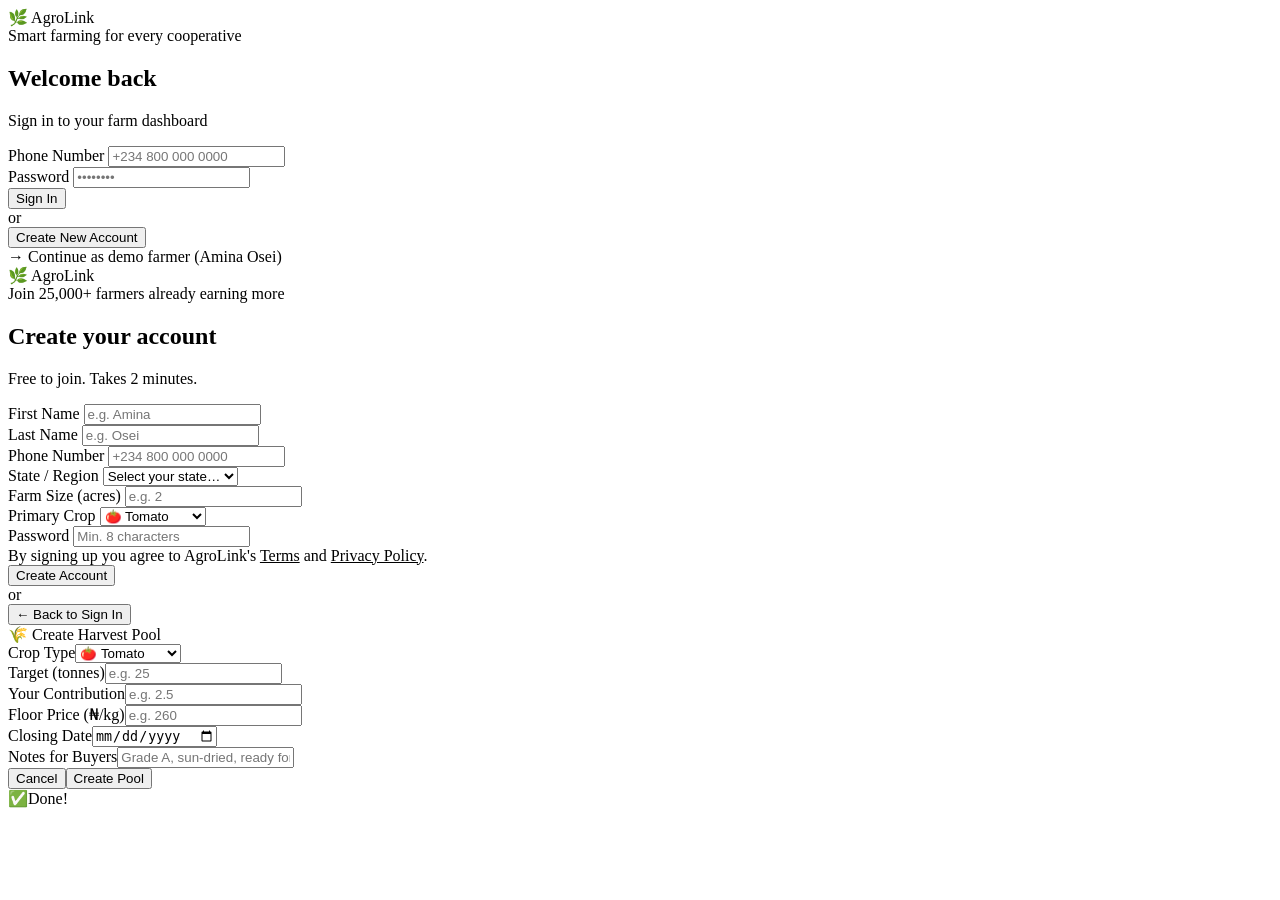
==== commit 5d93a985: "Rename index-2.html to index.html" ====
--- a/index.html
+++ b/index.html
@@ -251,4 +251,252 @@
     <div class="two-col">
       <div class="weather-widget" style="border-radius:12px;margin-bottom:0">
         <div class="weather-location">📍 Kano State, Nigeria</div>
-        <div class="weather-main"><div clas
+        <div class="weather-main"><div class="weather-icon">⛅</div><div><div class="weather-temp">28°C</div><div class="weather-desc">Partly Cloudy · Humidity 62%</div></div></div>
+        <div class="weather-forecast" style="grid-template-columns:repeat(5,1fr)">
+          <div class="forecast-day"><div class="day">SAT</div><div class="icon">🌤</div><div class="temp">28°</div></div>
+          <div class="forecast-day"><div class="day">SUN</div><div class="icon">🌤</div><div class="temp">29°</div></div>
+          <div class="forecast-day"><div class="day">MON</div><div class="icon">🌥</div><div class="temp">27°</div></div>
+          <div class="forecast-day"><div class="day">TUE</div><div class="icon">🌧</div><div class="temp">24°</div></div>
+          <div class="forecast-day"><div class="day">WED</div><div class="icon">⛈</div><div class="temp">22°</div></div>
+        </div>
+        <div class="rain-alert" style="margin-top:14px">⚠️ Heavy rain Tue–Wed. Total: 38mm. Harvest tomatoes now.</div>
+      </div>
+      <div class="card" style="margin-bottom:0">
+        <div class="card-header"><span class="card-title">Farm Action Plan</span><span class="card-badge badge-gold">Urgent</span></div>
+        <div class="card-body">
+          <div class="advisory-card warn"><div class="advisory-tag">🚨 Before Tuesday</div><div class="advisory-text">Harvest all ripe tomatoes. Rain will cause splitting. Estimated loss: <strong>₦18,000</strong> if delayed.</div></div>
+          <div class="advisory-card"><div class="advisory-tag">💧 Irrigation</div><div class="advisory-text">Skip irrigation Sat–Wed. Rain provides sufficient moisture.</div></div>
+          <div class="advisory-card info"><div class="advisory-tag">🌱 Planting Window</div><div class="advisory-text">Good window opens Thursday. Ideal for cowpea transplant.</div></div>
+        </div>
+      </div>
+    </div>
+    <div class="card" style="margin-top:14px">
+      <div class="card-header"><span class="card-title">Seasonal Crop Advisory</span><span class="card-badge badge-green">Agronomist Network</span></div>
+      <div class="card-body"><div class="three-col" style="margin-bottom:0">
+        <div><div class="advisory-card"><div class="advisory-tag">🍅 Tomato</div><div class="advisory-text">Blossom end rot visible. Apply calcium foliar spray.</div></div></div>
+        <div><div class="advisory-card warn"><div class="advisory-tag">🌽 Maize Pest</div><div class="advisory-text">Fall armyworm 30km north. Scout early morning.</div></div></div>
+        <div><div class="advisory-card info"><div class="advisory-tag">🌱 Rotation</div><div class="advisory-text">Plant legumes after tomato season to restore nitrogen.</div></div></div>
+      </div></div>
+    </div>
+  </div><!-- /weather -->
+
+  <!-- ══ PAGE: COOPERATIVE ══ -->
+  <div class="page" id="page-cooperative">
+    <div class="page-header"><h2>Kano Smallholders Cooperative</h2><p>58 active members · Est. 2019 · Kano State</p></div>
+    <div class="stats-row">
+      <div class="stat-card green"><div class="stat-label">Members</div><div class="stat-value">58</div><div class="stat-change up">↑ 6 this season</div></div>
+      <div class="stat-card gold"><div class="stat-label">Pooled</div><div class="stat-value">142 <span class="stat-unit">t</span></div><div class="stat-change up">↑ 31%</div></div>
+      <div class="stat-card sky"><div class="stat-label">Coop Revenue</div><div class="stat-value">₦8.4M</div><div class="stat-change up">Season total</div></div>
+      <div class="stat-card green"><div class="stat-label">Your Share</div><div class="stat-value">₦184K</div><div class="stat-change">2.2% of pool</div></div>
+    </div>
+    <div class="card">
+      <div class="card-header"><span class="card-title">Member Contributions</span><button class="btn btn-primary" onclick="showToast('📋 Report downloaded')">Download</button></div>
+      <div class="card-body">
+        <div class="member-grid">
+          <div class="member-card"><div class="member-avatar">👩‍🌾</div><div class="member-name">Amina Osei</div><div class="member-crop">Tomato · Onion</div><div class="member-contribution">4.2t <span>You</span></div></div>
+          <div class="member-card"><div class="member-avatar">👨‍🌾</div><div class="member-name">Ibrahim Musa</div><div class="member-crop">Maize · Sorghum</div><div class="member-contribution">6.8t</div></div>
+          <div class="member-card"><div class="member-avatar">👩‍🌾</div><div class="member-name">Fatima Bello</div><div class="member-crop">Groundnut</div><div class="member-contribution">3.1t</div></div>
+          <div class="member-card"><div class="member-avatar">👨‍🌾</div><div class="member-name">Chukwu Eze</div><div class="member-crop">Yam · Cassava</div><div class="member-contribution">9.4t</div></div>
+          <div class="member-card"><div class="member-avatar">👩‍🌾</div><div class="member-name">Aisha Garba</div><div class="member-crop">Onion</div><div class="member-contribution">2.7t</div></div>
+          <div class="member-card"><div class="member-avatar">👨‍🌾</div><div class="member-name">Umar Sani</div><div class="member-crop">Tomato</div><div class="member-contribution">3.9t</div></div>
+          <div class="member-card"><div class="member-avatar">👩‍🌾</div><div class="member-name">Ngozi Okafor</div><div class="member-crop">Maize</div><div class="member-contribution">5.2t</div></div>
+          <div class="member-card" style="background:var(--chalk);border-style:dashed;display:flex;align-items:center;justify-content:center;cursor:pointer;min-height:100px" onclick="showToast('📨 Invite link copied!')"><div style="text-align:center;color:var(--gray)"><div style="font-size:24px;margin-bottom:4px">+</div><div style="font-size:12px">Invite</div></div></div>
+        </div>
+      </div>
+    </div>
+  </div><!-- /cooperative -->
+
+  <!-- ══ PAGE: HARVEST POOLS ══ -->
+  <div class="page" id="page-pools">
+    <div class="page-header"><h2>Harvest Pools</h2><p>Pool your harvest to sell collectively and get better prices.</p></div>
+    <div style="display:flex;justify-content:flex-end;margin-bottom:14px"><button class="btn btn-primary" onclick="openModal()">+ Create Pool</button></div>
+    <div class="pool-card"><div class="pool-top"><div><div class="pool-name">🍅 Tomato Pool #3 — March 2026</div><div class="pool-meta">22 members · Target: 30t · Closes Mar 18</div></div><span class="pool-status status-open">Open</span></div><div class="pool-progress"><div class="pool-bar" style="width:72%"></div></div><div class="pool-stats"><span><strong>21.6t</strong> pooled</span><span><strong>72%</strong> of target</span><span>8.4t remaining</span><span>Floor: <strong>₦260/kg</strong></span></div></div>
+    <div class="pool-card"><div class="pool-top"><div><div class="pool-name">🧅 Onion Pool #2 — March 2026</div><div class="pool-meta">18 members · Target: 20t · Closes Mar 20</div></div><span class="pool-status status-pending">Awaiting Buyer</span></div><div class="pool-progress"><div class="pool-bar" style="width:100%"></div></div><div class="pool-stats"><span><strong>20t</strong> pooled ✓</span><span><strong>100%</strong></span><span>3 offers received</span><span>Best: <strong>₦305/kg</strong></span></div></div>
+    <div class="pool-card"><div class="pool-top"><div><div class="pool-name">🌽 Maize Pool #1 — Feb 2026</div><div class="pool-meta">31 members · 45t sold · Completed Feb 28</div></div><span class="pool-status status-closed">Closed</span></div><div class="pool-progress"><div class="pool-bar" style="width:100%;background:var(--lgray)"></div></div><div class="pool-stats"><span><strong>45t</strong> sold</span><span>₦200/kg</span><span>Total: <strong>₦9M</strong></span><span>⛓ All paid</span></div></div>
+  </div><!-- /pools -->
+
+  <!-- ══ PAGE: TRANSACTIONS ══ -->
+  <div class="page" id="page-transactions">
+    <div class="page-header"><h2>Transaction History</h2><p>Blockchain-verified record of all your sales and payments.</p></div>
+    <div class="card">
+      <div class="card-header"><span class="card-title">All Transactions</span><span class="card-badge badge-green">⛓ Blockchain Verified</span></div>
+      <div class="card-body">
+        <div class="txn-item"><div class="txn-icon sell">🍅</div><div class="txn-info"><div class="txn-name">Tomato Sale — Pool #2 · Alhaji Traders, Lagos</div><div class="txn-date">14 MAR 2026 · TXN-AGL-0041 · Block #9,204,112</div></div><div class="txn-right"><div class="txn-amount credit">+₦52,000</div><div class="txn-chain">⛓ Confirmed</div></div></div>
+        <div class="txn-item"><div class="txn-icon pending">🧅</div><div class="txn-info"><div class="txn-name">Onion Sale — Pool #3 · Abuja Central Market</div><div class="txn-date">12 MAR 2026 · TXN-AGL-0040</div></div><div class="txn-right"><div class="txn-amount pend">₦32,000</div><div class="txn-chain">⏳ In Escrow</div></div></div>
+        <div class="txn-item"><div class="txn-icon sell">🌽</div><div class="txn-info"><div class="txn-name">Maize Sale — Direct · Kaduna Agro Ltd</div><div class="txn-date">5 MAR 2026 · TXN-AGL-0039 · Block #9,191,440</div></div><div class="txn-right"><div class="txn-amount credit">+₦28,400</div><div class="txn-chain">⛓ Confirmed</div></div></div>
+        <div class="txn-item"><div class="txn-icon sell">🥜</div><div class="txn-info"><div class="txn-name">Groundnut Sale — Pool #1 · Kano Millers</div><div class="txn-date">24 FEB 2026 · TXN-AGL-0038 · Block #9,178,003</div></div><div class="txn-right"><div class="txn-amount credit">+₦71,400</div><div class="txn-chain">⛓ Confirmed</div></div></div>
+        <div class="txn-item"><div class="txn-icon sell">🌾</div><div class="txn-info"><div class="txn-name">Sorghum Sale — Cooperative Pool · Dangote Foods</div><div class="txn-date">15 FEB 2026 · TXN-AGL-0037 · Block #9,162,884</div></div><div class="txn-right"><div class="txn-amount credit">+₦18,600</div><div class="txn-chain">⛓ Confirmed</div></div></div>
+      </div>
+    </div>
+  </div><!-- /transactions -->
+
+  <!-- ══ PAGE: AI PRICE ADVISOR ══ -->
+  <div class="page" id="page-advisor">
+    <div class="page-header"><h2>AI Price Advisor 🤖</h2><p>Ask anything about crop prices, when to sell, or market trends.</p></div>
+    <div class="advisor-wrap">
+      <div class="advisor-chat" id="advisor-chat">
+        <div class="advisor-msg bot">
+          <div class="advisor-bubble">Hi Amina! 👋 I'm your AI Price Advisor. I can help you with:<br><br>• When to sell your crops<br>• Price trends and forecasts<br>• Cooperative pool strategy<br>• Post-harvest tips<br><br>What would you like to know today?</div>
+        </div>
+        <div class="advisor-suggestions" id="advisor-suggestions">
+          <button onclick="askAdvisor('Should I sell my tomatoes today or wait?')">Should I sell tomatoes today?</button>
+          <button onclick="askAdvisor('What is the price forecast for maize next week?')">Maize forecast next week?</button>
+          <button onclick="askAdvisor('How do I get the best price for my groundnut harvest?')">Best price for groundnuts?</button>
+          <button onclick="askAdvisor('Is now a good time to join a harvest pool for onions?')">Join an onion pool now?</button>
+        </div>
+      </div>
+      <div class="advisor-input-row">
+        <input class="form-input" id="advisor-input" placeholder="Ask about prices, timing, crops…" onkeydown="if(event.key==='Enter')sendAdvisor()">
+        <button class="btn btn-primary" id="advisor-send" onclick="sendAdvisor()">Send</button>
+      </div>
+    </div>
+  </div><!-- /advisor -->
+
+  <!-- ══ PAGE: USSD SIMULATOR ══ -->
+  <div class="page" id="page-ussd">
+    <div class="page-header"><h2>USSD Simulator 📱</h2><p>See how AgroLink works on any basic phone — no internet needed.</p></div>
+    <div class="ussd-wrap">
+      <div class="ussd-phone">
+        <div class="ussd-phone-top"><div class="ussd-speaker"></div></div>
+        <div class="ussd-screen" id="ussd-screen">
+          <div class="ussd-carrier">MTN NG · 4G</div>
+          <div class="ussd-content" id="ussd-content">Dial <strong>*347*55#</strong> to start AgroLink USSD service</div>
+          <div class="ussd-input-row">
+            <input class="ussd-input" id="ussd-input" type="tel" placeholder="Enter reply…" onkeydown="if(event.key==='Enter')ussdReply()">
+          </div>
+          <div style="display:flex;gap:6px;margin-top:8px">
+            <button class="ussd-btn" onclick="ussdDial()">Dial *347*55#</button>
+            <button class="ussd-btn ussd-btn-send" onclick="ussdReply()">Send</button>
+          </div>
+        </div>
+        <div class="ussd-home-btn"></div>
+      </div>
+      <div class="ussd-info">
+        <div class="card" style="margin-bottom:14px">
+          <div class="card-header"><span class="card-title">How USSD Works</span></div>
+          <div class="card-body">
+            <div class="advisory-card info"><div class="advisory-tag">📡 Any Phone</div><div class="advisory-text">Works on the most basic feature phones — no smartphone or internet required. Just GSM network.</div></div>
+            <div class="advisory-card"><div class="advisory-tag">⚡ Fast</div><div class="advisory-text">Responses in under 3 seconds. Every farmer can check prices before selling.</div></div>
+            <div class="advisory-card warn"><div class="advisory-tag">🌍 Offline</div><div class="advisory-text">The USSD gateway runs on telecom infrastructure — even when data is unavailable.</div></div>
+          </div>
+        </div>
+        <div class="card">
+          <div class="card-header"><span class="card-title">USSD Flow Map</span></div>
+          <div class="card-body">
+            <div style="font-family:'DM Mono',monospace;font-size:11px;color:var(--gray);line-height:2">
+              *347*55# → Main Menu<br>
+              1 → Market Prices<br>
+              &nbsp;&nbsp;1 → Tomato · 2 → Maize…<br>
+              2 → Weather Forecast<br>
+              3 → Join Harvest Pool<br>
+              4 → Check Payment<br>
+              5 → Crop Advisory<br>
+              0 → Back / Exit
+            </div>
+          </div>
+        </div>
+      </div>
+    </div>
+  </div><!-- /ussd -->
+
+  <!-- ══ PAGE: BUYER MARKETPLACE ══ -->
+  <div class="page" id="page-marketplace">
+    <div class="page-header"><h2>Buyer Marketplace 🏪</h2><p>Browse available cooperative pools and connect directly with verified farmers.</p></div>
+    <div class="stats-row">
+      <div class="stat-card green"><div class="stat-label">Active Pools</div><div class="stat-value">34</div><div class="stat-change">Across 8 states</div></div>
+      <div class="stat-card gold"><div class="stat-label">Total Available</div><div class="stat-value">820 <span class="stat-unit">t</span></div><div class="stat-change">Ready for offers</div></div>
+      <div class="stat-card sky"><div class="stat-label">Verified Coops</div><div class="stat-value">148</div><div class="stat-change up">↑ 12 this month</div></div>
+      <div class="stat-card green"><div class="stat-label">Avg Transaction</div><div class="stat-value">₦2.4M</div><div class="stat-change">Per pool deal</div></div>
+    </div>
+
+    <!-- Filters -->
+    <div class="mkt-filters">
+      <select class="form-input mkt-filter" id="mkt-crop" onchange="filterMarket()">
+        <option value="">All Crops</option>
+        <option>Tomato</option><option>Maize</option><option>Onion</option>
+        <option>Groundnut</option><option>Sorghum</option><option>Yam</option>
+      </select>
+      <select class="form-input mkt-filter" id="mkt-state" onchange="filterMarket()">
+        <option value="">All States</option>
+        <option>Kano</option><option>Lagos</option><option>Kaduna</option>
+        <option>Abuja</option><option>Oyo</option><option>Rivers</option>
+      </select>
+      <select class="form-input mkt-filter" id="mkt-status" onchange="filterMarket()">
+        <option value="">Any Status</option>
+        <option>Open</option><option>Awaiting Buyer</option>
+      </select>
+      <button class="btn btn-outline" onclick="filterMarket(true)">Reset</button>
+    </div>
+
+    <div id="market-listings">
+      <!-- Listing cards injected by JS -->
+    </div>
+  </div><!-- /marketplace -->
+
+  <!-- ══ PAGE: SETTINGS ══ -->
+  <div class="page" id="page-settings">
+    <div class="page-header"><h2>Settings</h2><p>Manage your account, notifications, and preferences.</p></div>
+    <div class="two-col">
+      <div class="card">
+        <div class="card-header"><span class="card-title">Notifications</span></div>
+        <div class="card-body">
+          <div class="setting-row"><div class="setting-info"><h4>Price Alerts</h4><p>Notify when prices change > 5%</p></div><div class="toggle on" onclick="this.classList.toggle('on')"></div></div>
+          <div class="setting-row"><div class="setting-info"><h4>Weather Alerts</h4><p>Rain, drought, and frost warnings</p></div><div class="toggle on" onclick="this.classList.toggle('on')"></div></div>
+          <div class="setting-row"><div class="setting-info"><h4>Pool Updates</h4><p>When pools reach milestones</p></div><div class="toggle on" onclick="this.classList.toggle('on')"></div></div>
+          <div class="setting-row"><div class="setting-info"><h4>Payment Confirmation</h4><p>SMS on payment received</p></div><div class="toggle on" onclick="this.classList.toggle('on')"></div></div>
+          <div class="setting-row"><div class="setting-info"><h4>Crop Advisory</h4><p>Weekly tips from agronomists</p></div><div class="toggle" onclick="this.classList.toggle('on')"></div></div>
+        </div>
+      </div>
+      <div class="card">
+        <div class="card-header"><span class="card-title">Account</span></div>
+        <div class="card-body">
+          <div class="form-group"><label class="form-label">Full Name</label><input class="form-input" id="set-name" value="Amina Osei"></div>
+          <div class="form-group"><label class="form-label">Phone</label><input class="form-input" value="+234 803 456 7890"></div>
+          <div class="form-group"><label class="form-label">Location</label><input class="form-input" value="Kano State, Nigeria"></div>
+          <div class="form-group"><label class="form-label">Language</label><select class="form-input"><option>English</option><option>Hausa</option><option>Yoruba</option><option>Igbo</option></select></div>
+          <button class="btn btn-primary" style="width:100%" onclick="showToast('✅ Settings saved')">Save Changes</button>
+          <button class="btn btn-outline" style="width:100%;margin-top:10px;color:var(--rust);border-color:var(--rust)" onclick="doLogout()">Sign Out</button>
+        </div>
+      </div>
+    </div>
+  </div><!-- /settings -->
+
+</main>
+
+<!-- BOTTOM NAV -->
+<nav class="bottom-nav">
+  <div class="bottom-nav-item active" id="bn-overview" onclick="showPage('overview')"><span class="bn-icon">📊</span><span class="bn-label">Home</span></div>
+  <div class="bottom-nav-item" id="bn-prices" onclick="showPage('prices')"><span class="bn-icon">💰</span><span class="bn-label">Prices</span></div>
+  <div class="bottom-nav-item" id="bn-advisor" onclick="showPage('advisor')"><span class="bn-icon">🤖</span><span class="bn-label">Advisor</span></div>
+  <div class="bottom-nav-item" id="bn-marketplace" onclick="showPage('marketplace')"><span class="bn-icon">🏪</span><span class="bn-label">Market</span></div>
+  <div class="bottom-nav-item" id="bn-settings" onclick="showPage('settings')"><span class="bn-icon">⚙️</span><span class="bn-label">Settings</span></div>
+</nav>
+
+<div class="sidebar-overlay" id="sidebar-overlay" onclick="closeDrawer()"></div>
+
+</div><!-- /app-shell -->
+
+<!-- MODAL: Create Pool -->
+<div class="modal-overlay" id="pool-modal">
+  <div class="modal">
+    <div class="modal-title">🌾 Create Harvest Pool</div>
+    <div class="form-group"><label class="form-label">Crop Type</label><select class="form-input"><option>🍅 Tomato</option><option>🌽 Maize</option><option>🧅 Onion</option><option>🥜 Groundnut</option><option>🌾 Sorghum</option><option>🍠 Yam</option></select></div>
+    <div class="form-row">
+      <div class="form-group"><label class="form-label">Target (tonnes)</label><input class="form-input" type="number" placeholder="e.g. 25"></div>
+      <div class="form-group"><label class="form-label">Your Contribution</label><input class="form-input" type="number" placeholder="e.g. 2.5"></div>
+    </div>
+    <div class="form-row">
+      <div class="form-group"><label class="form-label">Floor Price (₦/kg)</label><input class="form-input" type="number" placeholder="e.g. 260"></div>
+      <div class="form-group"><label class="form-label">Closing Date</label><input class="form-input" type="date"></div>
+    </div>
+    <div class="form-group"><label class="form-label">Notes for Buyers</label><input class="form-input" placeholder="Grade A, sun-dried, ready for pickup…"></div>
+    <div class="modal-actions"><button class="btn btn-outline" onclick="closeModal()">Cancel</button><button class="btn btn-primary" onclick="submitPool()">Create Pool</button></div>
+  </div>
+</div>
+
+<!-- TOAST -->
+<div class="toast" id="toast"><span class="toast-icon" id="toast-icon">✅</span><span id="toast-msg">Done!</span></div>
+
+<script src="app.js"></script>
+</body>
+</html>
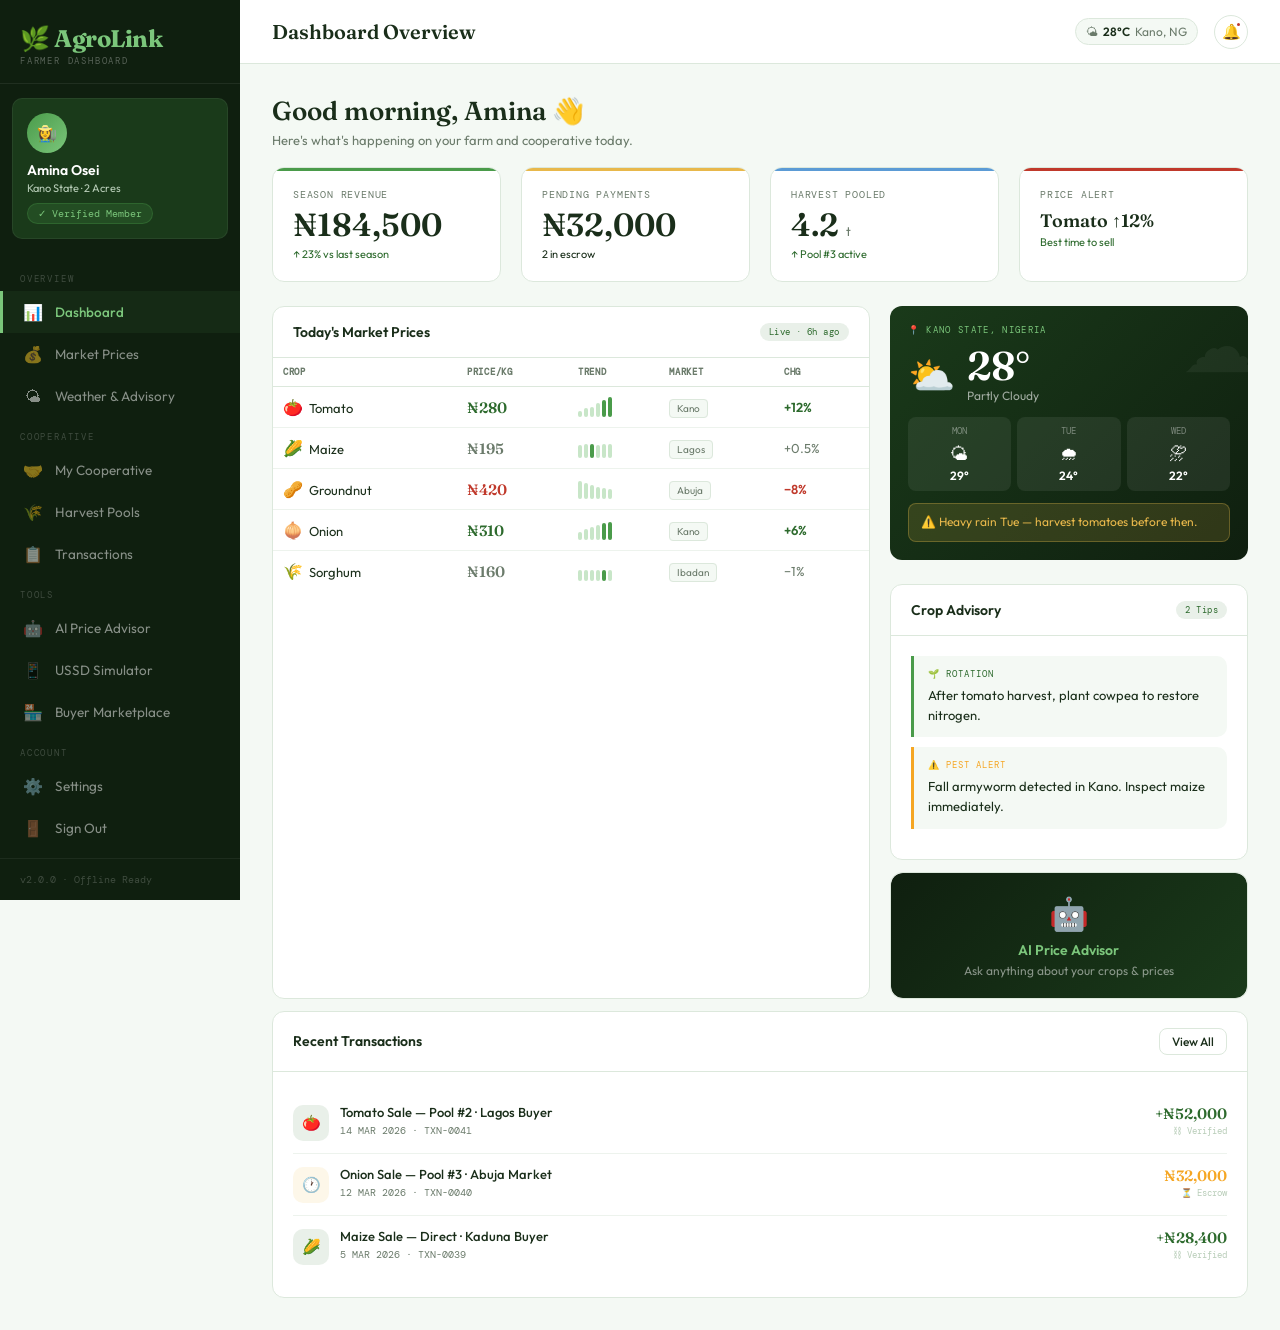
==== commit ce64afdc: "Create index.html" ====
--- a/index.html
+++ b/index.html
@@ -18,97 +18,10 @@
 </head>
 <body>
 
-<!-- ══════════════════════════════════════════════════
-     AUTH SCREEN  (shown when not logged in)
-════════════════════════════════════════════════════ -->
-<div id="auth-screen">
-  <!-- Login view -->
-  <div id="auth-login" class="auth-view active">
-    <div class="auth-brand">
-      <div class="auth-logo">🌿 AgroLink</div>
-      <div class="auth-tagline">Smart farming for every cooperative</div>
-    </div>
-    <div class="auth-card">
-      <h2>Welcome back</h2>
-      <p>Sign in to your farm dashboard</p>
-      <div class="form-group">
-        <label class="form-label">Phone Number</label>
-        <input class="form-input" id="login-phone" type="tel" placeholder="+234 800 000 0000">
-      </div>
-      <div class="form-group">
-        <label class="form-label">Password</label>
-        <input class="form-input" id="login-pass" type="password" placeholder="••••••••">
-      </div>
-      <button class="btn btn-primary auth-btn" onclick="doLogin()">Sign In</button>
-      <div class="auth-divider"><span>or</span></div>
-      <button class="btn btn-outline auth-btn" onclick="switchAuth('signup')">Create New Account</button>
-      <div class="auth-demo" onclick="doLogin()">→ Continue as demo farmer (Amina Osei)</div>
-    </div>
-  </div>
-
-  <!-- Sign up view -->
-  <div id="auth-signup" class="auth-view">
-    <div class="auth-brand">
-      <div class="auth-logo">🌿 AgroLink</div>
-      <div class="auth-tagline">Join 25,000+ farmers already earning more</div>
-    </div>
-    <div class="auth-card">
-      <h2>Create your account</h2>
-      <p>Free to join. Takes 2 minutes.</p>
-      <div class="form-row">
-        <div class="form-group">
-          <label class="form-label">First Name</label>
-          <input class="form-input" id="su-first" placeholder="e.g. Amina">
-        </div>
-        <div class="form-group">
-          <label class="form-label">Last Name</label>
-          <input class="form-input" id="su-last" placeholder="e.g. Osei">
-        </div>
-      </div>
-      <div class="form-group">
-        <label class="form-label">Phone Number</label>
-        <input class="form-input" id="su-phone" type="tel" placeholder="+234 800 000 0000">
-      </div>
-      <div class="form-group">
-        <label class="form-label">State / Region</label>
-        <select class="form-input" id="su-state">
-          <option value="">Select your state…</option>
-          <option>Kano State</option><option>Lagos State</option><option>Kaduna State</option>
-          <option>Katsina State</option><option>Oyo State</option><option>Rivers State</option>
-          <option>Borno State</option><option>Delta State</option><option>Anambra State</option>
-          <option>Enugu State</option><option>Imo State</option><option>Other</option>
-        </select>
-      </div>
-      <div class="form-row">
-        <div class="form-group">
-          <label class="form-label">Farm Size (acres)</label>
-          <input class="form-input" id="su-acres" type="number" placeholder="e.g. 2">
-        </div>
-        <div class="form-group">
-          <label class="form-label">Primary Crop</label>
-          <select class="form-input" id="su-crop">
-            <option>🍅 Tomato</option><option>🌽 Maize</option><option>🧅 Onion</option>
-            <option>🥜 Groundnut</option><option>🌾 Sorghum</option><option>🍠 Yam</option>
-          </select>
-        </div>
-      </div>
-      <div class="form-group">
-        <label class="form-label">Password</label>
-        <input class="form-input" id="su-pass" type="password" placeholder="Min. 8 characters">
-      </div>
-      <div class="auth-terms">By signing up you agree to AgroLink's <u>Terms</u> and <u>Privacy Policy</u>.</div>
-      <button class="btn btn-primary auth-btn" onclick="doSignup()">Create Account</button>
-      <div class="auth-divider"><span>or</span></div>
-      <button class="btn btn-outline auth-btn" onclick="switchAuth('login')">← Back to Sign In</button>
-    </div>
-  </div>
-</div><!-- /auth-screen -->
-
-
-<!-- ══════════════════════════════════════════════════
-     APP SHELL  (shown when logged in)
-════════════════════════════════════════════════════ -->
-<div id="app-shell" style="display:none">
+
+
+
+<div id="app-shell">
 
 <!-- SIDEBAR -->
 <aside class="sidebar">
--- a/styles.css
+++ b/styles.css
@@ -0,0 +1,1645 @@
+/* ══════════════════════════════════════════════════
+   AGROLINK — Fully Responsive Styles
+   Breakpoints:
+   - Mobile  S : < 480px  (small phones)
+   - Mobile  L : 480–767px (large phones)
+   - Tablet    : 768–1023px
+   - Desktop   : ≥ 1024px
+   ══════════════════════════════════════════════════ */
+
+/* ── RESET & TOKENS ──────────────────────────────── */
+*, *::before, *::after { box-sizing: border-box; margin: 0; padding: 0; }
+
+:root {
+  --soil:    #0F1F0F;
+  --forest:  #1A3A1A;
+  --leaf:    #2D6A2D;
+  --mid:     #4A9B4A;
+  --lime:    #7BC67B;
+  --mist:    #C8E6C8;
+  --chalk:   #F4F9F4;
+  --gold:    #E8B84B;
+  --amber:   #F5A623;
+  --rust:    #C0392B;
+  --sky:     #5B9BD5;
+  --ink:     #1A2E1A;
+  --gray:    #6B7B6B;
+  --lgray:   #B8CDB8;
+  --border:  #DCE8DC;
+
+  --sidebar-w: 240px;
+  --topbar-h:  60px;
+  --bottom-nav-h: 60px;
+  --page-pad: 16px;
+}
+
+html {
+  -webkit-text-size-adjust: 100%;
+  text-size-adjust: 100%;
+}
+
+body {
+  font-family: 'Outfit', sans-serif;
+  background: var(--chalk);
+  color: var(--ink);
+  min-height: 100vh;
+  min-height: 100dvh;
+  overflow-x: hidden;
+}
+
+/* ══════════════════════════════════════════════════
+   SIDEBAR
+   ══════════════════════════════════════════════════ */
+
+/* Hidden by default on mobile, shown as drawer */
+.sidebar {
+  display: none;
+  flex-direction: column;
+  width: var(--sidebar-w);
+  background: var(--soil);
+  overflow-y: auto;
+  overflow-x: hidden;
+  flex-shrink: 0;
+}
+
+/* Mobile: slide-in drawer */
+.sidebar.drawer-open {
+  display: flex;
+  position: fixed;
+  top: 0; left: 0; bottom: 0;
+  z-index: 200;
+  animation: drawerIn 0.22s ease;
+}
+
+@keyframes drawerIn {
+  from { transform: translateX(-100%); }
+  to   { transform: translateX(0); }
+}
+
+/* Dim overlay behind drawer */
+.sidebar-overlay {
+  display: none;
+  position: fixed;
+  inset: 0;
+  background: rgba(0,0,0,0.5);
+  z-index: 190;
+  backdrop-filter: blur(2px);
+  -webkit-backdrop-filter: blur(2px);
+}
+.sidebar-overlay.open { display: block; }
+
+/* Sidebar inner pieces */
+.logo {
+  padding: 24px 20px 16px;
+  border-bottom: 1px solid rgba(255,255,255,0.07);
+  flex-shrink: 0;
+}
+
+.logo-mark {
+  font-family: 'Fraunces', serif;
+  font-size: 24px;
+  font-weight: 700;
+  color: var(--lime);
+  letter-spacing: -0.5px;
+}
+
+.logo-sub {
+  font-family: 'DM Mono', monospace;
+  font-size: 9px;
+  letter-spacing: 0.2em;
+  text-transform: uppercase;
+  color: rgba(255,255,255,0.3);
+  margin-top: 2px;
+}
+
+.farmer-card {
+  margin: 14px 12px;
+  background: var(--forest);
+  border-radius: 10px;
+  padding: 14px;
+  border: 1px solid rgba(255,255,255,0.06);
+  flex-shrink: 0;
+}
+
+.farmer-avatar {
+  width: 40px; height: 40px;
+  border-radius: 50%;
+  background: linear-gradient(135deg, var(--mid), var(--lime));
+  display: flex; align-items: center; justify-content: center;
+  font-size: 16px;
+  margin-bottom: 8px;
+}
+
+.farmer-name  { font-size: 14px; font-weight: 600; color: #fff; }
+.farmer-meta  { font-size: 11px; color: var(--lgray); margin-top: 2px; }
+
+.farmer-badge {
+  display: inline-flex;
+  align-items: center;
+  gap: 4px;
+  margin-top: 8px;
+  padding: 3px 10px;
+  background: rgba(75,155,75,0.2);
+  border: 1px solid rgba(75,155,75,0.3);
+  border-radius: 20px;
+  font-size: 10px;
+  color: var(--lime);
+  font-family: 'DM Mono', monospace;
+}
+
+nav {
+  padding: 6px 0;
+  flex: 1;
+  overflow-y: auto;
+  overflow-x: hidden;
+}
+
+.nav-section {
+  font-family: 'DM Mono', monospace;
+  font-size: 9px;
+  letter-spacing: 0.2em;
+  text-transform: uppercase;
+  color: rgba(255,255,255,0.2);
+  padding: 14px 20px 6px;
+}
+
+.nav-item {
+  display: flex;
+  align-items: center;
+  gap: 12px;
+  padding: 11px 20px;
+  cursor: pointer;
+  border-left: 3px solid transparent;
+  font-size: 13.5px;
+  color: rgba(255,255,255,0.5);
+  font-weight: 400;
+  transition: background 0.15s, color 0.15s;
+  -webkit-tap-highlight-color: transparent;
+  user-select: none;
+  white-space: nowrap;
+}
+
+.nav-item:hover { color: #fff; background: rgba(255,255,255,0.04); }
+.nav-item.active {
+  color: var(--lime);
+  border-left-color: var(--lime);
+  background: rgba(75,155,75,0.09);
+  font-weight: 500;
+}
+
+.nav-icon { font-size: 16px; width: 20px; text-align: center; flex-shrink: 0; }
+
+.sidebar-footer {
+  padding: 14px 20px;
+  border-top: 1px solid rgba(255,255,255,0.06);
+  font-size: 10px;
+  color: rgba(255,255,255,0.2);
+  font-family: 'DM Mono', monospace;
+  flex-shrink: 0;
+}
+
+/* ══════════════════════════════════════════════════
+   MAIN AREA
+   ══════════════════════════════════════════════════ */
+.main {
+  flex: 1;
+  display: flex;
+  flex-direction: column;
+  min-height: 100vh;
+  min-height: 100dvh;
+  /* space for bottom nav on mobile */
+  padding-bottom: calc(var(--bottom-nav-h) + env(safe-area-inset-bottom, 0px));
+  overflow-x: hidden;
+}
+
+/* ── TOPBAR ──────────────────────────────────────── */
+.topbar {
+  background: #fff;
+  border-bottom: 1px solid var(--border);
+  height: var(--topbar-h);
+  padding: 0 14px;
+  display: flex;
+  align-items: center;
+  gap: 10px;
+  position: sticky;
+  top: 0;
+  z-index: 100;
+  flex-shrink: 0;
+}
+
+.topbar-menu-btn {
+  width: 36px; height: 36px;
+  border-radius: 8px;
+  border: 1px solid var(--border);
+  background: #fff;
+  display: flex; align-items: center; justify-content: center;
+  cursor: pointer;
+  font-size: 18px;
+  flex-shrink: 0;
+  -webkit-tap-highlight-color: transparent;
+}
+
+.topbar-title {
+  font-family: 'Fraunces', serif;
+  font-size: 17px;
+  font-weight: 600;
+  color: var(--ink);
+  flex: 1;
+  overflow: hidden;
+  text-overflow: ellipsis;
+  white-space: nowrap;
+}
+
+.topbar-right {
+  display: flex;
+  align-items: center;
+  gap: 8px;
+  flex-shrink: 0;
+}
+
+.weather-pill {
+  display: flex;
+  align-items: center;
+  gap: 5px;
+  padding: 5px 10px;
+  background: var(--chalk);
+  border: 1px solid var(--border);
+  border-radius: 20px;
+  font-size: 12px;
+  color: var(--gray);
+  white-space: nowrap;
+}
+
+.weather-pill .temp { font-weight: 600; color: var(--ink); }
+.weather-pill .loc  { display: none; }  /* shown on desktop */
+
+.date-chip {
+  display: none; /* shown on tablet+ */
+  font-family: 'DM Mono', monospace;
+  font-size: 11px;
+  color: var(--gray);
+  white-space: nowrap;
+}
+
+.notif-btn {
+  width: 34px; height: 34px;
+  border-radius: 50%;
+  border: 1px solid var(--border);
+  background: #fff;
+  display: flex; align-items: center; justify-content: center;
+  cursor: pointer;
+  font-size: 15px;
+  position: relative;
+  flex-shrink: 0;
+  -webkit-tap-highlight-color: transparent;
+}
+
+.notif-dot {
+  position: absolute;
+  top: 5px; right: 5px;
+  width: 7px; height: 7px;
+  background: var(--rust);
+  border-radius: 50%;
+  border: 2px solid #fff;
+}
+
+/* ── BOTTOM NAV (mobile only) ────────────────────── */
+.bottom-nav {
+  position: fixed;
+  bottom: 0; left: 0; right: 0;
+  height: var(--bottom-nav-h);
+  background: #fff;
+  border-top: 1px solid var(--border);
+  display: flex;
+  align-items: stretch;
+  z-index: 150;
+  padding-bottom: env(safe-area-inset-bottom, 0px);
+}
+
+.bottom-nav-item {
+  flex: 1;
+  display: flex;
+  flex-direction: column;
+  align-items: center;
+  justify-content: center;
+  gap: 3px;
+  cursor: pointer;
+  color: var(--lgray);
+  transition: color 0.15s;
+  -webkit-tap-highlight-color: transparent;
+  user-select: none;
+  padding: 4px 2px 6px;
+}
+
+.bottom-nav-item.active   { color: var(--leaf); }
+.bottom-nav-item .bn-icon { font-size: 20px; line-height: 1; }
+.bottom-nav-item .bn-label {
+  font-size: 9px;
+  font-family: 'DM Mono', monospace;
+  letter-spacing: 0.04em;
+  text-transform: uppercase;
+}
+
+/* ══════════════════════════════════════════════════
+   PAGE CONTENT  (mobile-first)
+   ══════════════════════════════════════════════════ */
+.page {
+  display: none;
+  padding: var(--page-pad);
+  animation: fadeUp 0.2s ease both;
+}
+
+.page.active { display: block; }
+
+@keyframes fadeUp {
+  from { opacity: 0; transform: translateY(6px); }
+  to   { opacity: 1; transform: translateY(0); }
+}
+
+.page-header { margin-bottom: 16px; }
+
+.page-header h2 {
+  font-family: 'Fraunces', serif;
+  font-size: 22px;
+  font-weight: 600;
+  color: var(--ink);
+  line-height: 1.2;
+}
+
+.page-header p {
+  font-size: 13px;
+  color: var(--gray);
+  margin-top: 4px;
+  line-height: 1.5;
+}
+
+/* ── STAT CARDS ──────────────────────────────────── */
+.stats-row {
+  display: grid;
+  grid-template-columns: 1fr 1fr;
+  gap: 10px;
+  margin-bottom: 14px;
+}
+
+.stat-card {
+  background: #fff;
+  border: 1px solid var(--border);
+  border-radius: 12px;
+  padding: 14px;
+  position: relative;
+  overflow: hidden;
+}
+
+.stat-card::before {
+  content: '';
+  position: absolute;
+  top: 0; left: 0; right: 0;
+  height: 3px;
+}
+
+.stat-card.green::before { background: var(--mid); }
+.stat-card.gold::before  { background: var(--gold); }
+.stat-card.sky::before   { background: var(--sky); }
+.stat-card.rust::before  { background: var(--rust); }
+
+.stat-label {
+  font-size: 10px;
+  font-family: 'DM Mono', monospace;
+  letter-spacing: 0.08em;
+  text-transform: uppercase;
+  color: var(--gray);
+  margin-bottom: 6px;
+  line-height: 1.3;
+}
+
+.stat-value {
+  font-family: 'Fraunces', serif;
+  font-size: 22px;
+  font-weight: 600;
+  color: var(--ink);
+  line-height: 1.1;
+}
+
+.stat-unit {
+  font-size: 13px;
+  color: var(--gray);
+  font-family: 'Outfit', sans-serif;
+  font-weight: 400;
+}
+
+.stat-change {
+  font-size: 11px;
+  margin-top: 5px;
+  line-height: 1.3;
+}
+
+.stat-change.up   { color: var(--leaf); }
+.stat-change.down { color: var(--rust); }
+
+/* ── LAYOUT HELPERS ──────────────────────────────── */
+/* All stacked on mobile, become grids on wider screens */
+.two-col     { display: flex; flex-direction: column; gap: 12px; margin-bottom: 12px; }
+.three-col   { display: flex; flex-direction: column; gap: 12px; margin-bottom: 12px; }
+.wide-narrow { display: flex; flex-direction: column; gap: 12px; margin-bottom: 12px; }
+
+/* ── CARDS ───────────────────────────────────────── */
+.card {
+  background: #fff;
+  border: 1px solid var(--border);
+  border-radius: 12px;
+  overflow: hidden;
+  margin-bottom: 12px;
+}
+
+.card-header {
+  padding: 13px 16px;
+  border-bottom: 1px solid var(--border);
+  display: flex;
+  align-items: center;
+  justify-content: space-between;
+  gap: 8px;
+  flex-wrap: wrap;
+}
+
+.card-title {
+  font-size: 14px;
+  font-weight: 600;
+  color: var(--ink);
+}
+
+.card-badge {
+  font-family: 'DM Mono', monospace;
+  font-size: 9px;
+  padding: 3px 9px;
+  border-radius: 20px;
+  letter-spacing: 0.05em;
+  white-space: nowrap;
+}
+
+.badge-green { background: rgba(45,106,45,0.1);   color: var(--leaf); }
+.badge-gold  { background: rgba(232,184,75,0.15);  color: #9B6F00; }
+.badge-sky   { background: rgba(91,155,213,0.12);  color: #2472B6; }
+.badge-rust  { background: rgba(192,57,43,0.1);    color: var(--rust); }
+
+.card-body { padding: 14px 16px; }
+
+/* ── PRICE TABLE ─────────────────────────────────── */
+.table-scroll {
+  overflow-x: auto;
+  -webkit-overflow-scrolling: touch;
+  /* subtle hint that it scrolls */
+  background: linear-gradient(to right, #fff 0%, rgba(255,255,255,0)),
+              linear-gradient(to left,  #fff 0%, rgba(255,255,255,0));
+}
+
+.price-table {
+  width: 100%;
+  border-collapse: collapse;
+  min-width: 340px;
+}
+
+.price-table th {
+  font-family: 'DM Mono', monospace;
+  font-size: 9px;
+  letter-spacing: 0.08em;
+  text-transform: uppercase;
+  color: var(--gray);
+  padding: 8px 10px;
+  text-align: left;
+  border-bottom: 1px solid var(--border);
+  white-space: nowrap;
+}
+
+.price-table td {
+  padding: 10px 10px;
+  border-bottom: 1px solid rgba(220,232,220,0.5);
+  font-size: 13px;
+  vertical-align: middle;
+  white-space: nowrap;
+}
+
+.price-table tr:last-child td { border-bottom: none; }
+.price-table tr:active td     { background: var(--chalk); }
+
+.crop-icon  { font-size: 16px; margin-right: 6px; }
+.price-val  { font-family: 'Fraunces', serif; font-size: 15px; font-weight: 600; }
+.price-up   { color: var(--leaf); }
+.price-down { color: var(--rust); }
+.price-flat { color: var(--gray); }
+
+.trend-bar {
+  display: flex;
+  gap: 2px;
+  align-items: flex-end;
+  height: 20px;
+}
+
+.trend-bar span      { width: 4px; border-radius: 2px; background: var(--mist); }
+.trend-bar span.peak { background: var(--mid); }
+
+.city-pill {
+  font-size: 10px;
+  padding: 2px 7px;
+  background: var(--chalk);
+  border: 1px solid var(--border);
+  border-radius: 4px;
+  color: var(--gray);
+}
+
+/* ── WEATHER WIDGET ──────────────────────────────── */
+.weather-widget {
+  background: linear-gradient(135deg, var(--forest), var(--soil));
+  color: #fff;
+  border-radius: 12px;
+  padding: 18px;
+  position: relative;
+  overflow: hidden;
+  margin-bottom: 12px;
+}
+
+.weather-widget::before {
+  content: '☁';
+  position: absolute;
+  right: -6px; top: -6px;
+  font-size: 72px;
+  opacity: 0.05;
+  pointer-events: none;
+}
+
+.weather-location {
+  font-family: 'DM Mono', monospace;
+  font-size: 9px;
+  letter-spacing: 0.15em;
+  text-transform: uppercase;
+  color: var(--lime);
+  margin-bottom: 10px;
+}
+
+.weather-main {
+  display: flex;
+  align-items: center;
+  gap: 12px;
+  margin-bottom: 14px;
+}
+
+.weather-icon { font-size: 38px; }
+
+.weather-temp {
+  font-family: 'Fraunces', serif;
+  font-size: 40px;
+  font-weight: 600;
+  line-height: 1;
+}
+
+.weather-desc { font-size: 12px; color: rgba(255,255,255,0.6); margin-top: 2px; }
+
+.weather-forecast {
+  display: grid;
+  grid-template-columns: repeat(3, 1fr);
+  gap: 6px;
+}
+
+.forecast-day {
+  background: rgba(255,255,255,0.07);
+  border-radius: 8px;
+  padding: 8px 6px;
+  text-align: center;
+}
+
+.forecast-day .day  { font-size: 9px; color: rgba(255,255,255,0.4); margin-bottom: 5px; font-family: 'DM Mono', monospace; }
+.forecast-day .icon { font-size: 18px; margin-bottom: 3px; }
+.forecast-day .temp { font-size: 12px; font-weight: 600; }
+
+.rain-alert {
+  margin-top: 12px;
+  background: rgba(232,184,75,0.15);
+  border: 1px solid rgba(232,184,75,0.3);
+  border-radius: 8px;
+  padding: 10px 12px;
+  font-size: 12px;
+  color: var(--gold);
+  display: flex;
+  gap: 8px;
+  align-items: flex-start;
+  line-height: 1.4;
+}
+
+/* ── ADVISORY ────────────────────────────────────── */
+.advisory-card {
+  border-left: 3px solid var(--mid);
+  background: var(--chalk);
+  border-radius: 0 10px 10px 0;
+  padding: 12px 14px;
+  margin-bottom: 10px;
+}
+
+.advisory-tag {
+  font-family: 'DM Mono', monospace;
+  font-size: 9px;
+  letter-spacing: 0.12em;
+  text-transform: uppercase;
+  color: var(--leaf);
+  margin-bottom: 5px;
+}
+
+.advisory-text { font-size: 13px; color: var(--ink); line-height: 1.55; }
+
+.advisory-card.warn                { border-left-color: var(--amber); }
+.advisory-card.warn .advisory-tag  { color: var(--amber); }
+.advisory-card.info                { border-left-color: var(--sky); }
+.advisory-card.info .advisory-tag  { color: var(--sky); }
+
+/* ── POOL CARDS ──────────────────────────────────── */
+.pool-card {
+  background: #fff;
+  border: 1px solid var(--border);
+  border-radius: 12px;
+  padding: 16px;
+  margin-bottom: 12px;
+  cursor: pointer;
+  transition: box-shadow 0.2s;
+}
+
+.pool-card:hover { box-shadow: 0 4px 16px rgba(0,0,0,0.07); }
+
+.pool-top {
+  display: flex;
+  justify-content: space-between;
+  align-items: flex-start;
+  gap: 10px;
+  margin-bottom: 12px;
+}
+
+.pool-name { font-weight: 600; font-size: 14px; color: var(--ink); line-height: 1.3; }
+.pool-meta { font-size: 11px; color: var(--gray); margin-top: 3px; line-height: 1.4; }
+
+.pool-status {
+  font-family: 'DM Mono', monospace;
+  font-size: 9px;
+  padding: 4px 10px;
+  border-radius: 20px;
+  white-space: nowrap;
+  flex-shrink: 0;
+}
+
+.status-open    { background: rgba(45,106,45,0.1);   color: var(--leaf); }
+.status-pending { background: rgba(232,184,75,0.15); color: #8B6914; }
+.status-closed  { background: rgba(107,123,107,0.1); color: var(--gray); }
+
+.pool-progress {
+  background: var(--chalk);
+  border-radius: 6px;
+  height: 7px;
+  overflow: hidden;
+  margin-bottom: 10px;
+}
+
+.pool-bar {
+  height: 100%;
+  border-radius: 6px;
+  background: linear-gradient(90deg, var(--leaf), var(--lime));
+}
+
+.pool-stats {
+  display: grid;
+  grid-template-columns: 1fr 1fr;
+  gap: 4px 12px;
+  font-size: 11px;
+  color: var(--gray);
+}
+
+.pool-stats strong { color: var(--ink); }
+
+/* ── TRANSACTIONS ────────────────────────────────── */
+.txn-item {
+  display: flex;
+  align-items: flex-start;
+  gap: 11px;
+  padding: 12px 0;
+  border-bottom: 1px solid rgba(220,232,220,0.5);
+}
+
+.txn-item:last-child { border-bottom: none; }
+
+.txn-icon {
+  width: 36px; height: 36px;
+  border-radius: 10px;
+  display: flex; align-items: center; justify-content: center;
+  font-size: 15px;
+  flex-shrink: 0;
+  margin-top: 1px;
+}
+
+.txn-icon.sell    { background: rgba(45,106,45,0.1); }
+.txn-icon.buy     { background: rgba(91,155,213,0.1); }
+.txn-icon.pending { background: rgba(232,184,75,0.12); }
+
+.txn-info  { flex: 1; min-width: 0; }
+.txn-name  { font-size: 13px; font-weight: 500; color: var(--ink); line-height: 1.35; }
+.txn-date  { font-size: 10px; color: var(--gray); margin-top: 3px; font-family: 'DM Mono', monospace; line-height: 1.4; word-break: break-all; }
+
+.txn-right { flex-shrink: 0; text-align: right; }
+
+.txn-amount {
+  font-family: 'Fraunces', serif;
+  font-size: 15px;
+  font-weight: 600;
+}
+
+.txn-amount.credit { color: var(--leaf); }
+.txn-amount.debit  { color: var(--rust); }
+.txn-amount.pend   { color: var(--amber); }
+
+.txn-chain {
+  font-size: 9px;
+  font-family: 'DM Mono', monospace;
+  color: var(--lgray);
+  margin-top: 2px;
+}
+
+/* ── MEMBER GRID ─────────────────────────────────── */
+.member-grid {
+  display: grid;
+  grid-template-columns: 1fr 1fr;
+  gap: 10px;
+}
+
+.member-card {
+  background: #fff;
+  border: 1px solid var(--border);
+  border-radius: 10px;
+  padding: 14px;
+  text-align: center;
+}
+
+.member-avatar {
+  width: 40px; height: 40px;
+  border-radius: 50%;
+  margin: 0 auto 8px;
+  display: flex; align-items: center; justify-content: center;
+  font-size: 18px;
+  background: var(--chalk);
+}
+
+.member-name         { font-size: 12px; font-weight: 600; color: var(--ink); }
+.member-crop         { font-size: 10px; color: var(--gray); margin-top: 2px; }
+.member-contribution { margin-top: 8px; font-family: 'Fraunces', serif; font-size: 16px; font-weight: 600; color: var(--leaf); }
+.member-contribution span { font-size: 10px; font-family: 'Outfit', sans-serif; color: var(--gray); }
+
+/* ── BUTTONS ─────────────────────────────────────── */
+.btn {
+  display: inline-flex;
+  align-items: center;
+  gap: 6px;
+  padding: 9px 16px;
+  border-radius: 8px;
+  font-size: 13px;
+  font-weight: 500;
+  cursor: pointer;
+  border: none;
+  transition: all 0.15s;
+  font-family: 'Outfit', sans-serif;
+  -webkit-tap-highlight-color: transparent;
+}
+
+.btn-primary        { background: var(--leaf); color: #fff; }
+.btn-primary:hover  { background: var(--forest); }
+.btn-outline        { background: transparent; border: 1px solid var(--border); color: var(--ink); }
+.btn-outline:hover  { background: var(--chalk); }
+
+/* ── MODAL ───────────────────────────────────────── */
+.modal-overlay {
+  display: none;
+  position: fixed;
+  inset: 0;
+  background: rgba(15,31,15,0.55);
+  z-index: 300;
+  align-items: flex-end;   /* bottom sheet on mobile */
+  justify-content: center;
+}
+
+.modal-overlay.open { display: flex; }
+
+.modal {
+  background: #fff;
+  border-radius: 20px 20px 0 0;
+  width: 100%;
+  max-height: 92vh;
+  overflow-y: auto;
+  padding: 24px 20px;
+  padding-bottom: calc(24px + env(safe-area-inset-bottom, 0px));
+  animation: sheetUp 0.25s ease;
+}
+
+@keyframes sheetUp {
+  from { transform: translateY(100%); }
+  to   { transform: translateY(0); }
+}
+
+.modal-title {
+  font-family: 'Fraunces', serif;
+  font-size: 19px;
+  font-weight: 600;
+  margin-bottom: 16px;
+}
+
+.form-group  { margin-bottom: 14px; }
+
+.form-label {
+  font-size: 11px;
+  font-weight: 500;
+  color: var(--gray);
+  margin-bottom: 6px;
+  display: block;
+  font-family: 'DM Mono', monospace;
+  letter-spacing: 0.05em;
+  text-transform: uppercase;
+}
+
+.form-input {
+  width: 100%;
+  padding: 11px 14px;
+  border: 1px solid var(--border);
+  border-radius: 8px;
+  font-size: 16px;        /* 16px prevents iOS auto-zoom */
+  font-family: 'Outfit', sans-serif;
+  color: var(--ink);
+  outline: none;
+  transition: border-color 0.15s;
+  background: #fff;
+  -webkit-appearance: none;
+  appearance: none;
+}
+
+.form-input:focus { border-color: var(--mid); }
+
+.form-row      { display: grid; grid-template-columns: 1fr 1fr; gap: 10px; }
+.modal-actions { display: flex; gap: 10px; justify-content: flex-end; margin-top: 18px; }
+
+/* ── TOAST ───────────────────────────────────────── */
+.toast {
+  position: fixed;
+  left: 14px; right: 14px;
+  bottom: calc(var(--bottom-nav-h) + 10px + env(safe-area-inset-bottom, 0px));
+  background: var(--soil);
+  color: #fff;
+  padding: 13px 16px;
+  border-radius: 10px;
+  font-size: 13px;
+  display: flex;
+  align-items: center;
+  gap: 10px;
+  z-index: 400;
+  transform: translateY(10px);
+  opacity: 0;
+  transition: all 0.3s ease;
+  box-shadow: 0 6px 24px rgba(0,0,0,0.25);
+  pointer-events: none;
+}
+
+.toast.show { transform: translateY(0); opacity: 1; pointer-events: auto; }
+.toast-icon { font-size: 17px; flex-shrink: 0; }
+
+/* ── SETTINGS ────────────────────────────────────── */
+.setting-row {
+  display: flex;
+  align-items: center;
+  justify-content: space-between;
+  padding: 14px 0;
+  border-bottom: 1px solid var(--border);
+  gap: 16px;
+}
+
+.setting-row:last-child { border-bottom: none; }
+.setting-info { flex: 1; }
+.setting-info h4 { font-size: 14px; font-weight: 500; color: var(--ink); }
+.setting-info p  { font-size: 12px; color: var(--gray); margin-top: 2px; }
+
+.toggle {
+  width: 44px; height: 24px;
+  background: var(--lgray);
+  border-radius: 12px;
+  position: relative;
+  cursor: pointer;
+  transition: background 0.2s;
+  flex-shrink: 0;
+  -webkit-tap-highlight-color: transparent;
+}
+
+.toggle.on { background: var(--mid); }
+
+.toggle::after {
+  content: '';
+  position: absolute;
+  width: 18px; height: 18px;
+  border-radius: 50%;
+  background: #fff;
+  top: 3px; left: 3px;
+  transition: left 0.2s;
+  box-shadow: 0 1px 3px rgba(0,0,0,0.2);
+}
+
+.toggle.on::after { left: 23px; }
+
+
+/* ══════════════════════════════════════════════════
+   LARGE PHONE  ≥ 480px
+   ══════════════════════════════════════════════════ */
+@media (min-width: 480px) {
+  :root { --page-pad: 20px; }
+
+  .stats-row   { gap: 12px; }
+  .stat-value  { font-size: 26px; }
+  .member-grid { grid-template-columns: repeat(3, 1fr); }
+  .pool-stats  { grid-template-columns: repeat(4, 1fr); }
+}
+
+
+/* ══════════════════════════════════════════════════
+   TABLET  768px–1023px
+   Two-column layouts appear; sidebar still as drawer
+   ══════════════════════════════════════════════════ */
+@media (min-width: 768px) {
+  :root {
+    --page-pad: 28px;
+    --topbar-h: 64px;
+  }
+
+  .topbar         { padding: 0 28px; }
+  .topbar-title   { font-size: 20px; }
+  .date-chip      { display: block; }
+
+  .page-header h2 { font-size: 26px; }
+
+  .stats-row      { grid-template-columns: repeat(2, 1fr); gap: 14px; margin-bottom: 20px; }
+  .stat-card      { padding: 18px; }
+  .stat-value     { font-size: 28px; }
+
+  .two-col        { display: grid; grid-template-columns: 1fr 1fr;     gap: 18px; }
+  .three-col      { display: grid; grid-template-columns: 1fr 1fr 1fr; gap: 16px; }
+  .wide-narrow    { display: grid; grid-template-columns: 3fr 2fr;     gap: 18px; }
+
+  .card           { margin-bottom: 0; }
+  .card-body      { padding: 18px 20px; }
+  .card-header    { padding: 15px 20px; }
+
+  .member-grid    { grid-template-columns: repeat(3, 1fr); }
+  .pool-stats     { display: flex; justify-content: space-between; flex-wrap: wrap; gap: 4px; }
+
+  /* Keep bottom nav on tablet, hide menu btn for now */
+}
+
+
+/* ══════════════════════════════════════════════════
+   DESKTOP  ≥ 1024px
+   Fixed sidebar, no bottom nav, full layout
+   ══════════════════════════════════════════════════ */
+@media (min-width: 1024px) {
+  body { display: flex; }
+
+  /* Fixed sidebar — always visible */
+  .sidebar {
+    display: flex !important;
+    position: fixed;
+    top: 0; left: 0; bottom: 0;
+    z-index: 100;
+    /* remove drawer animation on desktop */
+    animation: none !important;
+  }
+
+  /* No overlay, no hamburger, no bottom nav */
+  .sidebar-overlay { display: none !important; }
+  .topbar-menu-btn { display: none; }
+  .bottom-nav      { display: none; }
+
+  /* Main content shifts right of sidebar */
+  .main {
+    margin-left: var(--sidebar-w);
+    padding-bottom: 0;
+  }
+
+  .topbar {
+    padding: 0 32px;
+    gap: 16px;
+  }
+
+  .topbar-title { font-size: 20px; }
+  .weather-pill .loc { display: inline; }
+
+  .stats-row   { grid-template-columns: repeat(4, 1fr); gap: 16px; margin-bottom: 24px; }
+  .stat-value  { font-size: 32px; }
+  .stat-card   { padding: 20px; }
+
+  .wide-narrow { grid-template-columns: 2fr 1fr; gap: 20px; }
+  .two-col     { gap: 20px; }
+  .three-col   { gap: 20px; }
+
+  .card-body   { padding: 20px; }
+  .card-header { padding: 16px 20px; }
+
+  .member-grid { grid-template-columns: repeat(4, 1fr); }
+
+  /* Modal as centred dialog on desktop */
+  .modal-overlay { align-items: center; }
+  .modal {
+    border-radius: 16px;
+    width: 480px;
+    max-height: 85vh;
+    padding: 28px;
+    animation: dialogIn 0.2s ease;
+  }
+
+  @keyframes dialogIn {
+    from { opacity: 0; transform: scale(0.97) translateY(8px); }
+    to   { opacity: 1; transform: scale(1) translateY(0); }
+  }
+
+  /* Toast in corner on desktop */
+  .toast {
+    left: unset;
+    right: 28px;
+    bottom: 28px;
+    width: auto;
+    max-width: 380px;
+  }
+}
+
+
+/* ══════════════════════════════════════════════════
+   WIDE DESKTOP  ≥ 1280px
+   ══════════════════════════════════════════════════ */
+@media (min-width: 1280px) {
+  :root { --page-pad: 32px; }
+
+  .stats-row { gap: 20px; }
+  .wide-narrow { grid-template-columns: 5fr 3fr; }
+}
+
+
+/* ══════════════════════════════════════════════════
+   SIGNUP / AUTH SCREEN
+   ══════════════════════════════════════════════════ */
+
+.auth-tab.active {
+  background: #fff;
+  color: var(--ink);
+  box-shadow: 0 1px 4px rgba(0,0,0,0.1);
+}
+
+
+.auth-form.active { display: block; }
+
+.input-group {
+  margin-bottom: 14px;
+}
+
+.input-label {
+  display: block;
+  font-family: 'DM Mono', monospace;
+  font-size: 10px;
+  letter-spacing: 0.1em;
+  text-transform: uppercase;
+  color: var(--gray);
+  margin-bottom: 6px;
+}
+
+.input-field {
+  width: 100%;
+  padding: 12px 14px;
+  border: 1.5px solid var(--border);
+  border-radius: 10px;
+  font-size: 15px;
+  font-family: 'Outfit', sans-serif;
+  color: var(--ink);
+  background: #fff;
+  outline: none;
+  transition: border-color 0.15s;
+  -webkit-appearance: none;
+  appearance: none;
+}
+
+.input-field:focus { border-color: var(--mid); }
+
+.input-row { display: grid; grid-template-columns: 1fr 1fr; gap: 10px; }
+
+.btn-auth {
+  width: 100%;
+  padding: 14px;
+  background: var(--leaf);
+  color: #fff;
+  border: none;
+  border-radius: 10px;
+  font-size: 15px;
+  font-weight: 600;
+  font-family: 'Outfit', sans-serif;
+  cursor: pointer;
+  margin-top: 6px;
+  transition: background 0.15s;
+  -webkit-tap-highlight-color: transparent;
+}
+
+.btn-auth:active { background: var(--forest); }
+
+.trust-chip {
+  font-size: 11px;
+  color: var(--gray);
+  background: var(--chalk);
+  padding: 4px 10px;
+  border-radius: 20px;
+  border: 1px solid var(--border);
+  font-family: 'DM Mono', monospace;
+}
+
+/* ══════════════════════════════════════════════════
+   USSD SIMULATOR
+   ══════════════════════════════════════════════════ */
+.ussd-wrap {
+  max-width: 400px;
+  margin: 0 auto;
+}
+
+.ussd-phone {
+  background: #1a1a1a;
+  border-radius: 40px;
+  padding: 20px 16px 28px;
+  box-shadow: 0 20px 60px rgba(0,0,0,0.3), inset 0 1px 0 rgba(255,255,255,0.08);
+  position: relative;
+  border: 2px solid #2a2a2a;
+}
+
+.ussd-notch {
+  width: 80px;
+  height: 8px;
+  background: #2a2a2a;
+  border-radius: 4px;
+  margin: 0 auto 16px;
+}
+
+.ussd-screen {
+  background: #e8f0e8;
+  border-radius: 12px;
+  min-height: 220px;
+  padding: 16px;
+  font-family: 'DM Mono', monospace;
+  font-size: 13px;
+  color: #1a1a1a;
+  line-height: 1.7;
+  white-space: pre-wrap;
+  word-break: break-word;
+  margin-bottom: 12px;
+  position: relative;
+}
+
+.ussd-screen-label {
+  font-size: 9px;
+  letter-spacing: 0.15em;
+  text-transform: uppercase;
+  color: #666;
+  margin-bottom: 10px;
+  font-family: 'DM Mono', monospace;
+}
+
+.ussd-input-row {
+  display: flex;
+  gap: 8px;
+  align-items: center;
+}
+
+.ussd-input {
+  flex: 1;
+  background: #2a2a2a;
+  border: 1px solid #3a3a3a;
+  border-radius: 8px;
+  color: #0f0;
+  font-family: 'DM Mono', monospace;
+  font-size: 15px;
+  padding: 10px 12px;
+  outline: none;
+  -webkit-appearance: none;
+}
+
+.ussd-input::placeholder { color: #3a5a3a; }
+
+.ussd-send {
+  width: 42px; height: 42px;
+  background: var(--leaf);
+  border: none;
+  border-radius: 8px;
+  color: #fff;
+  font-size: 18px;
+  cursor: pointer;
+  display: flex; align-items: center; justify-content: center;
+  flex-shrink: 0;
+  -webkit-tap-highlight-color: transparent;
+}
+
+.ussd-keypad {
+  display: grid;
+  grid-template-columns: repeat(3, 1fr);
+  gap: 8px;
+  margin-top: 12px;
+}
+
+.ussd-key {
+  background: #2a2a2a;
+  border: none;
+  border-radius: 8px;
+  color: #fff;
+  font-family: 'DM Mono', monospace;
+  font-size: 14px;
+  padding: 12px;
+  cursor: pointer;
+  text-align: center;
+  transition: background 0.1s;
+  -webkit-tap-highlight-color: transparent;
+}
+
+.ussd-key:active { background: #3a3a3a; }
+.ussd-key.send   { background: var(--leaf); grid-column: span 2; }
+.ussd-key.clear  { background: #5a2222; }
+
+.ussd-history {
+  margin-top: 20px;
+  background: white;
+  border: 1px solid var(--border);
+  border-radius: 12px;
+  overflow: hidden;
+}
+
+.ussd-history-item {
+  padding: 12px 16px;
+  border-bottom: 1px solid var(--border);
+  font-size: 12px;
+  font-family: 'DM Mono', monospace;
+  display: flex;
+  gap: 10px;
+  align-items: flex-start;
+}
+
+.ussd-history-item:last-child { border-bottom: none; }
+.ussd-dir { font-size: 10px; padding: 2px 7px; border-radius: 4px; white-space: nowrap; flex-shrink: 0; margin-top: 1px; }
+.ussd-dir.out { background: rgba(45,106,45,0.1); color: var(--leaf); }
+.ussd-dir.in  { background: rgba(91,155,213,0.1); color: var(--sky); }
+
+/* ══════════════════════════════════════════════════
+   BUYER MARKETPLACE
+   ══════════════════════════════════════════════════ */
+.buyer-tabs {
+  display: flex;
+  gap: 6px;
+  margin-bottom: 18px;
+  flex-wrap: wrap;
+}
+
+.buyer-tab {
+  padding: 7px 16px;
+  border-radius: 20px;
+  font-size: 12px;
+  font-family: 'DM Mono', monospace;
+  letter-spacing: 0.04em;
+  cursor: pointer;
+  border: 1.5px solid var(--border);
+  color: var(--gray);
+  background: #fff;
+  transition: all 0.15s;
+  -webkit-tap-highlight-color: transparent;
+}
+
+.buyer-tab.active {
+  background: var(--leaf);
+  color: #fff;
+  border-color: var(--leaf);
+}
+
+.listing-grid {
+  display: grid;
+  grid-template-columns: 1fr;
+  gap: 12px;
+  margin-bottom: 16px;
+}
+
+.listing-card {
+  background: #fff;
+  border: 1px solid var(--border);
+  border-radius: 14px;
+  overflow: hidden;
+  transition: box-shadow 0.2s;
+}
+
+.listing-card:hover { box-shadow: 0 4px 20px rgba(0,0,0,0.07); }
+
+.listing-header {
+  background: linear-gradient(135deg, var(--chalk), #fff);
+  padding: 16px;
+  border-bottom: 1px solid var(--border);
+  display: flex;
+  align-items: center;
+  justify-content: space-between;
+  gap: 10px;
+}
+
+.listing-crop {
+  display: flex;
+  align-items: center;
+  gap: 10px;
+}
+
+.listing-icon {
+  font-size: 28px;
+  width: 46px; height: 46px;
+  background: var(--chalk);
+  border-radius: 12px;
+  display: flex; align-items: center; justify-content: center;
+  border: 1px solid var(--border);
+}
+
+.listing-name {
+  font-family: 'Fraunces', serif;
+  font-size: 18px;
+  font-weight: 600;
+  color: var(--ink);
+}
+
+.listing-coop {
+  font-size: 11px;
+  color: var(--gray);
+  margin-top: 2px;
+}
+
+.listing-price {
+  font-family: 'Fraunces', serif;
+  font-size: 22px;
+  font-weight: 700;
+  color: var(--leaf);
+  text-align: right;
+}
+
+.listing-price span {
+  display: block;
+  font-family: 'DM Mono', monospace;
+  font-size: 9px;
+  color: var(--gray);
+  font-weight: 400;
+  margin-top: 1px;
+}
+
+.listing-body {
+  padding: 14px 16px;
+}
+
+.listing-meta {
+  display: grid;
+  grid-template-columns: repeat(3, 1fr);
+  gap: 8px;
+  margin-bottom: 14px;
+}
+
+.listing-meta-item {
+  background: var(--chalk);
+  border-radius: 8px;
+  padding: 8px 10px;
+  text-align: center;
+}
+
+.listing-meta-val {
+  font-family: 'Fraunces', serif;
+  font-size: 16px;
+  font-weight: 600;
+  color: var(--ink);
+}
+
+.listing-meta-key {
+  font-size: 9px;
+  font-family: 'DM Mono', monospace;
+  letter-spacing: 0.06em;
+  text-transform: uppercase;
+  color: var(--gray);
+  margin-top: 2px;
+}
+
+.listing-footer {
+  display: flex;
+  gap: 8px;
+  align-items: center;
+  justify-content: space-between;
+  flex-wrap: wrap;
+}
+
+.listing-verified {
+  display: flex;
+  align-items: center;
+  gap: 5px;
+  font-size: 11px;
+  color: var(--leaf);
+  font-family: 'DM Mono', monospace;
+}
+
+.btn-offer {
+  padding: 9px 18px;
+  background: var(--leaf);
+  color: #fff;
+  border: none;
+  border-radius: 8px;
+  font-size: 13px;
+  font-weight: 600;
+  cursor: pointer;
+  font-family: 'Outfit', sans-serif;
+  transition: background 0.15s;
+  -webkit-tap-highlight-color: transparent;
+}
+
+.btn-offer:hover { background: var(--forest); }
+
+.buyer-stat-row {
+  display: grid;
+  grid-template-columns: repeat(2, 1fr);
+  gap: 10px;
+  margin-bottom: 16px;
+}
+
+/* ══════════════════════════════════════════════════
+   AI PRICE ADVISOR
+   ══════════════════════════════════════════════════ */
+.advisor-wrap {
+  display: flex;
+  flex-direction: column;
+  height: calc(100vh - 140px);
+  min-height: 400px;
+  max-height: 700px;
+}
+
+.advisor-context {
+  background: linear-gradient(135deg, var(--forest), var(--soil));
+  border-radius: 12px;
+  padding: 14px 16px;
+  margin-bottom: 14px;
+  display: flex;
+  gap: 12px;
+  align-items: center;
+  flex-shrink: 0;
+}
+
+.advisor-context-icon { font-size: 28px; }
+
+.advisor-context-text {
+  flex: 1;
+  font-size: 12px;
+  color: rgba(255,255,255,0.7);
+  line-height: 1.5;
+}
+
+.advisor-context-text strong { color: var(--lime); display: block; font-size: 13px; margin-bottom: 2px; }
+
+.chat-window {
+  flex: 1;
+  overflow-y: auto;
+  background: #fff;
+  border: 1px solid var(--border);
+  border-radius: 12px;
+  padding: 14px;
+  display: flex;
+  flex-direction: column;
+  gap: 12px;
+  scroll-behavior: smooth;
+  margin-bottom: 12px;
+}
+
+.chat-msg {
+  display: flex;
+  gap: 8px;
+  align-items: flex-start;
+  animation: fadeUp 0.2s ease;
+}
+
+.chat-msg.user { flex-direction: row-reverse; }
+
+.chat-avatar {
+  width: 30px; height: 30px;
+  border-radius: 50%;
+  display: flex; align-items: center; justify-content: center;
+  font-size: 14px;
+  flex-shrink: 0;
+}
+
+.chat-msg.ai   .chat-avatar { background: var(--forest); }
+.chat-msg.user .chat-avatar { background: var(--mist); }
+
+.chat-bubble {
+  max-width: 80%;
+  padding: 10px 14px;
+  border-radius: 14px;
+  font-size: 13.5px;
+  line-height: 1.55;
+}
+
+.chat-msg.ai   .chat-bubble {
+  background: var(--chalk);
+  color: var(--ink);
+  border-bottom-left-radius: 4px;
+}
+
+.chat-msg.user .chat-bubble {
+  background: var(--leaf);
+  color: #fff;
+  border-bottom-right-radius: 4px;
+}
+
+.chat-typing {
+  display: flex;
+  gap: 4px;
+  align-items: center;
+  padding: 4px 0;
+}
+
+.chat-typing span {
+  width: 6px; height: 6px;
+  border-radius: 50%;
+  background: var(--lgray);
+  animation: typingDot 1.2s infinite;
+}
+
+.chat-typing span:nth-child(2) { animation-delay: 0.2s; }
+.chat-typing span:nth-child(3) { animation-delay: 0.4s; }
+
+@keyframes typingDot {
+  0%, 60%, 100% { transform: translateY(0); opacity: 0.4; }
+  30%            { transform: translateY(-5px); opacity: 1; }
+}
+
+.chat-quick-prompts {
+  display: flex;
+  gap: 6px;
+  flex-wrap: wrap;
+  margin-bottom: 10px;
+  flex-shrink: 0;
+}
+
+.quick-prompt {
+  padding: 6px 12px;
+  background: #fff;
+  border: 1px solid var(--border);
+  border-radius: 20px;
+  font-size: 12px;
+  color: var(--ink);
+  cursor: pointer;
+  transition: all 0.15s;
+  white-space: nowrap;
+  -webkit-tap-highlight-color: transparent;
+}
+
+.quick-prompt:hover { background: var(--chalk); border-color: var(--mid); }
+
+.chat-input-row {
+  display: flex;
+  gap: 8px;
+  flex-shrink: 0;
+}
+
+.chat-input {
+  flex: 1;
+  padding: 12px 14px;
+  border: 1.5px solid var(--border);
+  border-radius: 10px;
+  font-size: 14px;
+  font-family: 'Outfit', sans-serif;
+  color: var(--ink);
+  background: #fff;
+  outline: none;
+  transition: border-color 0.15s;
+  resize: none;
+  -webkit-appearance: none;
+}
+
+.chat-input:focus { border-color: var(--mid); }
+
+.chat-send {
+  width: 44px; height: 44px;
+  background: var(--leaf);
+  border: none;
+  border-radius: 10px;
+  color: #fff;
+  font-size: 18px;
+  cursor: pointer;
+  display: flex; align-items: center; justify-content: center;
+  flex-shrink: 0;
+  transition: background 0.15s;
+  -webkit-tap-highlight-color: transparent;
+}
+
+.chat-send:hover  { background: var(--forest); }
+.chat-send:disabled { background: var(--lgray); cursor: not-allowed; }
+
+/* Responsive tweaks for new features */
+@media (min-width: 768px) {
+  .listing-grid { grid-template-columns: repeat(2, 1fr); }
+  .buyer-stat-row { grid-template-columns: repeat(4, 1fr); }
+  .advisor-wrap { height: calc(100vh - 160px); max-height: 680px; }
+  .ussd-wrap { max-width: 420px; }
+}
+
+@media (min-width: 1024px) {
+  .listing-grid { grid-template-columns: repeat(2, 1fr); }
+  .advisor-wrap { height: calc(100vh - 180px); }
+}
+
+
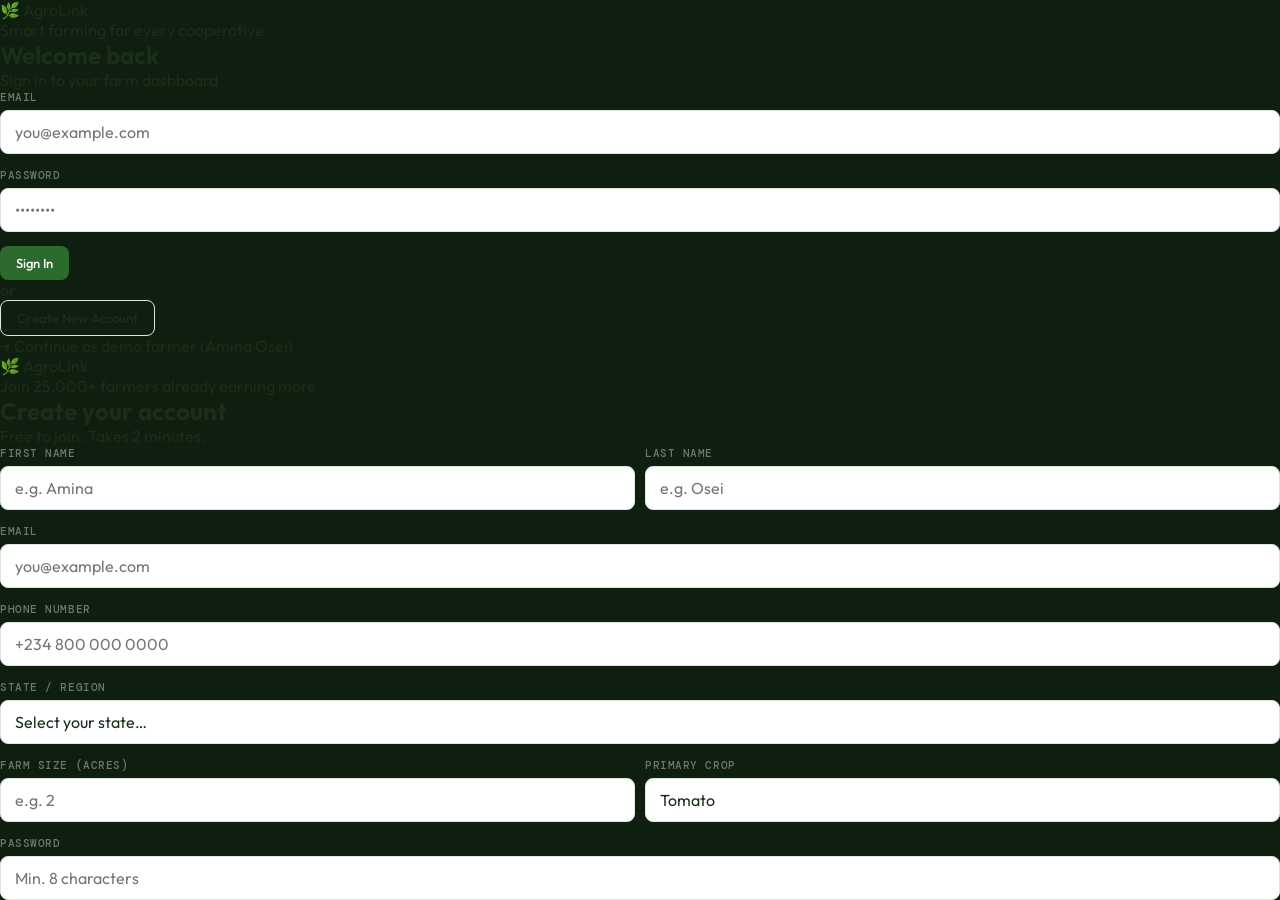
==== commit ea5edbd3: "Create index.html" ====
--- a/index.html
+++ b/index.html
@@ -21,7 +21,101 @@
 
 
 
-<div id="app-shell">
+<!-- ══════════════════════════════════════════════
+     AUTH SCREEN
+════════════════════════════════════════════════ -->
+<div id="auth-screen" style="display:flex;position:fixed;inset:0;z-index:1000;background:var(--soil);flex-direction:column;overflow-y:auto;">
+
+  <!-- LOGIN -->
+  <div id="auth-login" class="auth-view active">
+    <div class="auth-brand">
+      <div class="auth-logo">🌿 AgroLink</div>
+      <div class="auth-tagline">Smart farming for every cooperative</div>
+    </div>
+    <div class="auth-card">
+      <h2>Welcome back</h2>
+      <p>Sign in to your farm dashboard</p>
+      <div id="auth-error" class="auth-error" style="display:none"></div>
+      <div class="form-group">
+        <label class="form-label">Email</label>
+        <input class="form-input" id="login-email" type="email" placeholder="you@example.com" autocomplete="email">
+      </div>
+      <div class="form-group">
+        <label class="form-label">Password</label>
+        <input class="form-input" id="login-pass" type="password" placeholder="••••••••" autocomplete="current-password"
+          onkeydown="if(event.key==='Enter') doLogin()">
+      </div>
+      <button class="btn btn-primary auth-btn" id="login-btn" onclick="doLogin()">Sign In</button>
+      <div class="auth-divider"><span>or</span></div>
+      <button class="btn btn-outline auth-btn" onclick="switchAuth('signup')">Create New Account</button>
+      <div class="auth-demo" onclick="doDemo()">→ Continue as demo farmer (Amina Osei)</div>
+    </div>
+  </div>
+
+  <!-- SIGN UP -->
+  <div id="auth-signup" class="auth-view">
+    <div class="auth-brand">
+      <div class="auth-logo">🌿 AgroLink</div>
+      <div class="auth-tagline">Join 25,000+ farmers already earning more</div>
+    </div>
+    <div class="auth-card">
+      <h2>Create your account</h2>
+      <p>Free to join. Takes 2 minutes.</p>
+      <div id="signup-error" class="auth-error" style="display:none"></div>
+      <div class="form-row">
+        <div class="form-group">
+          <label class="form-label">First Name</label>
+          <input class="form-input" id="su-first" placeholder="e.g. Amina" autocomplete="given-name">
+        </div>
+        <div class="form-group">
+          <label class="form-label">Last Name</label>
+          <input class="form-input" id="su-last" placeholder="e.g. Osei" autocomplete="family-name">
+        </div>
+      </div>
+      <div class="form-group">
+        <label class="form-label">Email</label>
+        <input class="form-input" id="su-email" type="email" placeholder="you@example.com" autocomplete="email">
+      </div>
+      <div class="form-group">
+        <label class="form-label">Phone Number</label>
+        <input class="form-input" id="su-phone" type="tel" placeholder="+234 800 000 0000" autocomplete="tel">
+      </div>
+      <div class="form-group">
+        <label class="form-label">State / Region</label>
+        <select class="form-input" id="su-state">
+          <option value="">Select your state…</option>
+          <option>Kano State</option><option>Lagos State</option><option>Kaduna State</option>
+          <option>Katsina State</option><option>Oyo State</option><option>Rivers State</option>
+          <option>Borno State</option><option>Delta State</option><option>Anambra State</option>
+          <option>Enugu State</option><option>Imo State</option><option>Other</option>
+        </select>
+      </div>
+      <div class="form-row">
+        <div class="form-group">
+          <label class="form-label">Farm Size (acres)</label>
+          <input class="form-input" id="su-acres" type="number" placeholder="e.g. 2" min="0.1">
+        </div>
+        <div class="form-group">
+          <label class="form-label">Primary Crop</label>
+          <select class="form-input" id="su-crop">
+            <option>Tomato</option><option>Maize</option><option>Onion</option>
+            <option>Groundnut</option><option>Sorghum</option><option>Yam</option>
+          </select>
+        </div>
+      </div>
+      <div class="form-group">
+        <label class="form-label">Password</label>
+        <input class="form-input" id="su-pass" type="password" placeholder="Min. 8 characters" autocomplete="new-password">
+      </div>
+      <div class="auth-terms">By signing up you agree to AgroLink's <u>Terms</u> and <u>Privacy Policy</u>.</div>
+      <button class="btn btn-primary auth-btn" id="signup-btn" onclick="doSignup()">Create Account</button>
+      <div class="auth-divider"><span>or</span></div>
+      <button class="btn btn-outline auth-btn" onclick="switchAuth('login')">← Back to Sign In</button>
+    </div>
+  </div>
+</div><!-- /auth-screen -->
+
+<div id="app-shell" style="display:none">
 
 <!-- SIDEBAR -->
 <aside class="sidebar">
@@ -367,7 +461,7 @@
           <div class="form-group"><label class="form-label">Phone</label><input class="form-input" value="+234 803 456 7890"></div>
           <div class="form-group"><label class="form-label">Location</label><input class="form-input" value="Kano State, Nigeria"></div>
           <div class="form-group"><label class="form-label">Language</label><select class="form-input"><option>English</option><option>Hausa</option><option>Yoruba</option><option>Igbo</option></select></div>
-          <button class="btn btn-primary" style="width:100%" onclick="showToast('✅ Settings saved')">Save Changes</button>
+          <button class="btn btn-primary" style="width:100%" onclick="saveSettings()">Save Changes</button>
           <button class="btn btn-outline" style="width:100%;margin-top:10px;color:var(--rust);border-color:var(--rust)" onclick="doLogout()">Sign Out</button>
         </div>
       </div>
@@ -407,6 +501,9 @@
   </div>
 </div>
 
+<!-- HIDDEN FILE INPUT for avatar upload -->
+<input type="file" id="avatar-upload" accept="image/*" style="display:none">
+
 <!-- TOAST -->
 <div class="toast" id="toast"><span class="toast-icon" id="toast-icon">✅</span><span id="toast-msg">Done!</span></div>
 
